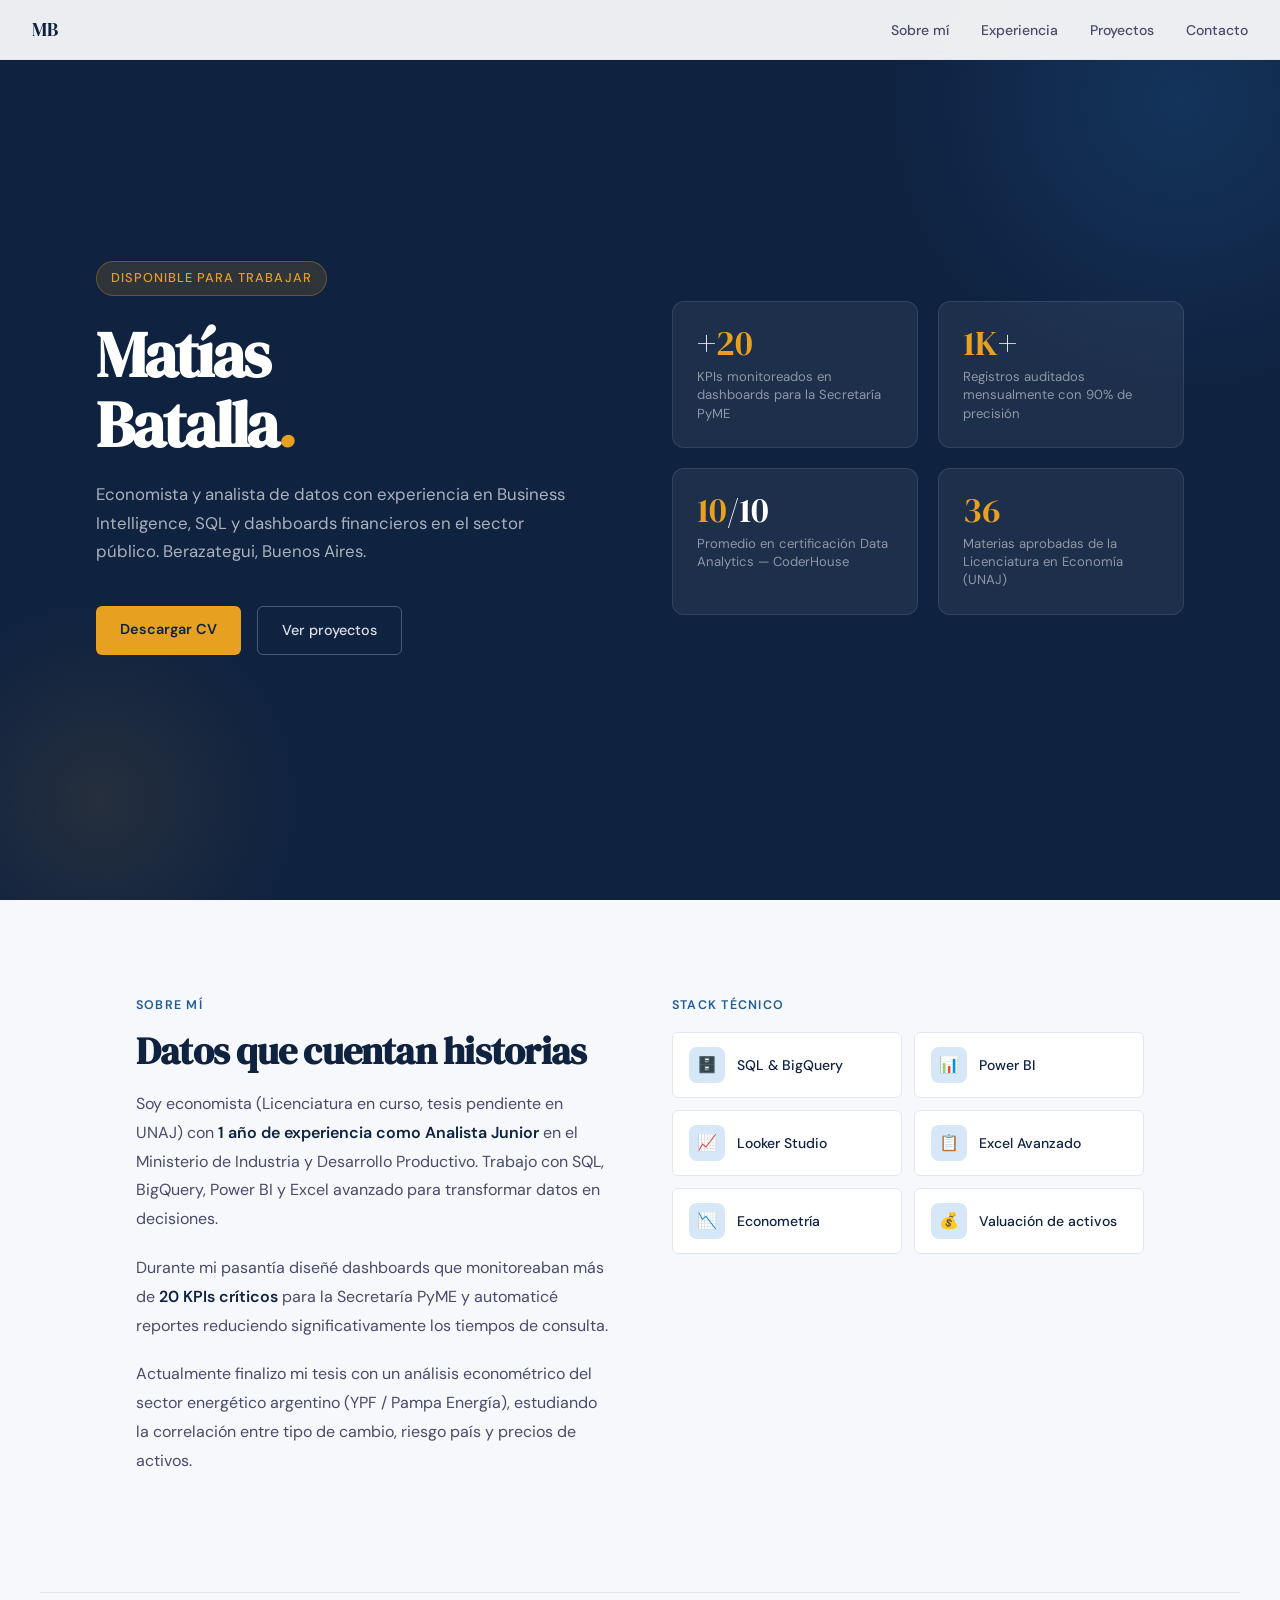
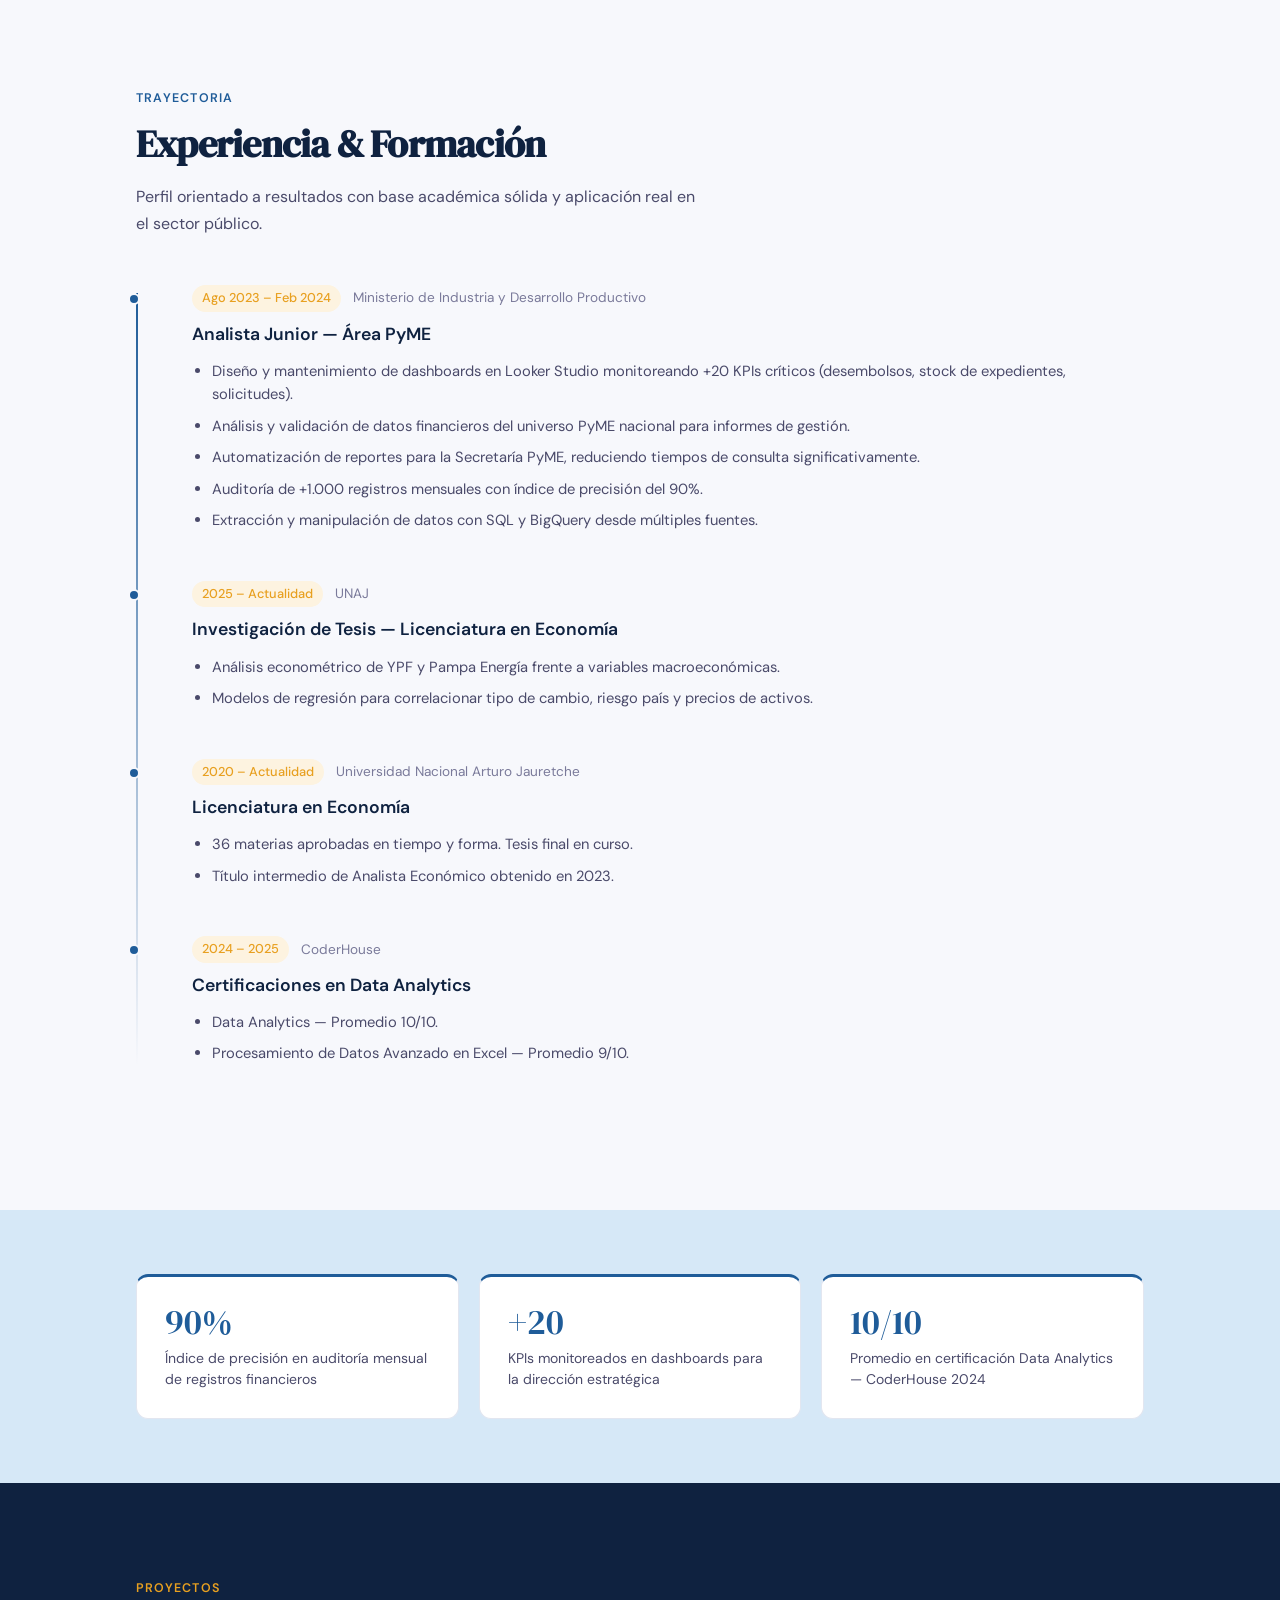
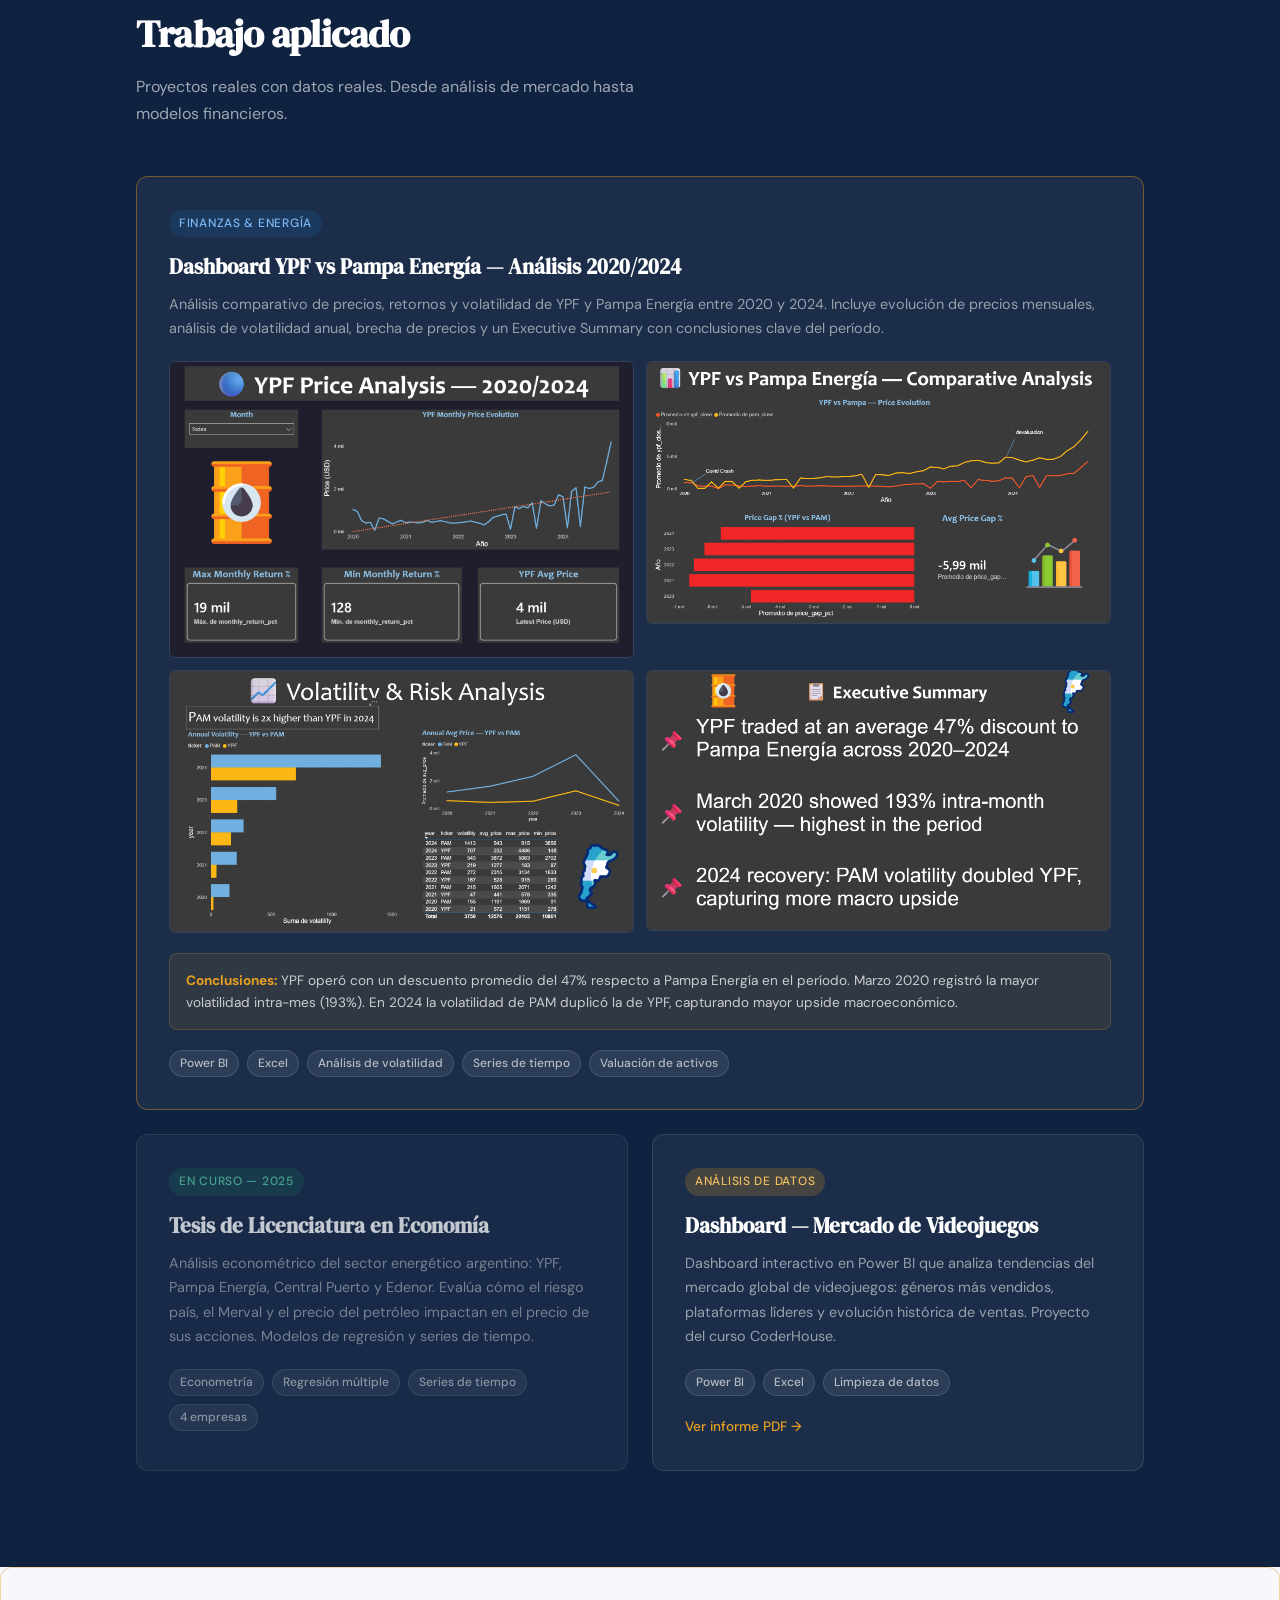
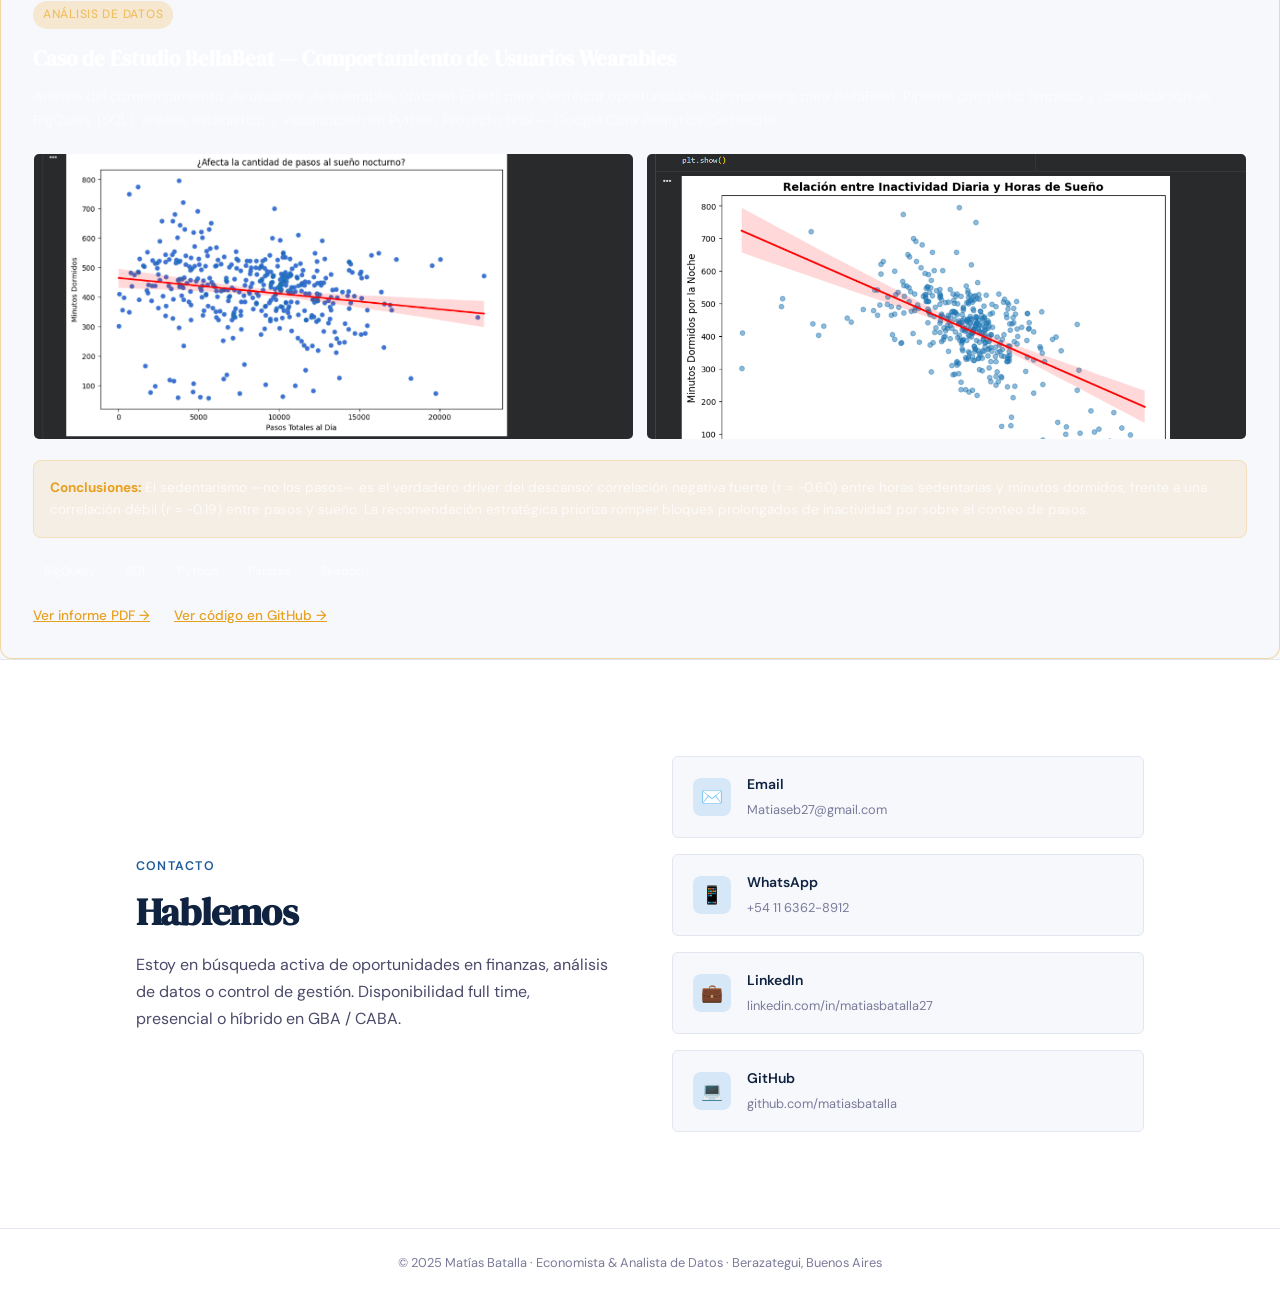
==== index.html @ 65275346 "Add BellaBeat project case study section to index.html" ====
<!DOCTYPE html>
<html lang="es">
<head>
<meta charset="UTF-8">
<meta name="viewport" content="width=device-width, initial-scale=1.0">
<title>Matías Batalla | Economista & Analista de Datos</title>
<link href="https://fonts.googleapis.com/css2?family=DM+Serif+Display:ital@0;1&family=DM+Sans:wght@300;400;500;600&display=swap" rel="stylesheet">
<style>
  *, *::before, *::after { box-sizing: border-box; margin: 0; padding: 0; }

  :root {
    --navy: #0f2240;
    --navy-mid: #1a3a6b;
    --blue: #1F5C99;
    --blue-light: #d6e8f7;
    --accent: #e8a020;
    --accent-light: #fdf3e0;
    --text: #1a1a2e;
    --text-mid: #4a4a6a;
    --text-soft: #7a7a9a;
    --surface: #f7f8fc;
    --white: #ffffff;
    --border: #e2e6f0;
    --radius: 12px;
    --radius-sm: 6px;
  }

  html { scroll-behavior: smooth; }

  body {
    font-family: 'DM Sans', sans-serif;
    color: var(--text);
    background: var(--surface);
    line-height: 1.6;
    -webkit-font-smoothing: antialiased;
  }

  /* NAV */
  nav {
    position: fixed;
    top: 0; left: 0; right: 0;
    z-index: 100;
    background: rgba(255,255,255,0.92);
    backdrop-filter: blur(12px);
    border-bottom: 1px solid var(--border);
    padding: 0 2rem;
    height: 60px;
    display: flex;
    align-items: center;
    justify-content: space-between;
  }

  .nav-logo {
    font-family: 'DM Serif Display', serif;
    font-size: 1.2rem;
    color: var(--navy);
    text-decoration: none;
    letter-spacing: -0.02em;
  }

  .nav-links {
    display: flex;
    gap: 2rem;
    list-style: none;
  }

  .nav-links a {
    font-size: 0.875rem;
    font-weight: 500;
    color: var(--text-mid);
    text-decoration: none;
    transition: color 0.2s;
  }
  .nav-links a:hover { color: var(--blue); }

  /* HERO */
  .hero {
    min-height: 100vh;
    background: var(--navy);
    display: grid;
    grid-template-columns: 1fr 1fr;
    align-items: center;
    padding: 80px 6rem 4rem;
    gap: 4rem;
    position: relative;
    overflow: hidden;
  }

  .hero::before {
    content: '';
    position: absolute;
    top: -200px; right: -200px;
    width: 600px; height: 600px;
    border-radius: 50%;
    background: radial-gradient(circle, rgba(31,92,153,0.3) 0%, transparent 70%);
    pointer-events: none;
  }

  .hero::after {
    content: '';
    position: absolute;
    bottom: -100px; left: -100px;
    width: 400px; height: 400px;
    border-radius: 50%;
    background: radial-gradient(circle, rgba(232,160,32,0.1) 0%, transparent 70%);
    pointer-events: none;
  }

  .hero-content { position: relative; z-index: 1; }

  .hero-tag {
    display: inline-block;
    background: rgba(232,160,32,0.15);
    color: var(--accent);
    border: 1px solid rgba(232,160,32,0.3);
    font-size: 0.8rem;
    font-weight: 500;
    letter-spacing: 0.08em;
    text-transform: uppercase;
    padding: 6px 14px;
    border-radius: 100px;
    margin-bottom: 1.5rem;
  }

  .hero h1 {
    font-family: 'DM Serif Display', serif;
    font-size: clamp(2.8rem, 5vw, 4rem);
    color: #fff;
    line-height: 1.1;
    letter-spacing: -0.03em;
    margin-bottom: 1.25rem;
  }

  .hero h1 em {
    font-style: italic;
    color: var(--accent);
  }

  .hero-desc {
    font-size: 1.05rem;
    color: rgba(255,255,255,0.65);
    max-width: 480px;
    margin-bottom: 2.5rem;
    line-height: 1.7;
  }

  .hero-ctas {
    display: flex;
    gap: 1rem;
    flex-wrap: wrap;
  }

  .btn-primary {
    background: var(--accent);
    color: var(--navy);
    font-weight: 600;
    font-size: 0.9rem;
    padding: 12px 24px;
    border-radius: var(--radius-sm);
    text-decoration: none;
    transition: all 0.2s;
    border: none;
    cursor: pointer;
  }
  .btn-primary:hover { background: #f0b030; transform: translateY(-1px); }

  .btn-outline {
    background: transparent;
    color: rgba(255,255,255,0.85);
    font-weight: 500;
    font-size: 0.9rem;
    padding: 12px 24px;
    border-radius: var(--radius-sm);
    text-decoration: none;
    border: 1px solid rgba(255,255,255,0.25);
    transition: all 0.2s;
  }
  .btn-outline:hover { border-color: rgba(255,255,255,0.6); color: #fff; }

  /* HERO STATS */
  .hero-stats {
    position: relative;
    z-index: 1;
    display: grid;
    grid-template-columns: 1fr 1fr;
    gap: 1.25rem;
  }

  .stat-card {
    background: rgba(255,255,255,0.06);
    border: 1px solid rgba(255,255,255,0.1);
    border-radius: var(--radius);
    padding: 1.5rem;
    transition: background 0.2s;
  }
  .stat-card:hover { background: rgba(255,255,255,0.1); }

  .stat-card .stat-number {
    font-family: 'DM Serif Display', serif;
    font-size: 2.2rem;
    color: #fff;
    line-height: 1;
    margin-bottom: 0.4rem;
  }

  .stat-card .stat-number span {
    color: var(--accent);
  }

  .stat-card p {
    font-size: 0.82rem;
    color: rgba(255,255,255,0.5);
    line-height: 1.4;
  }

  /* SECTION WRAPPER */
  .section {
    padding: 6rem 6rem;
    max-width: 1200px;
    margin: 0 auto;
  }

  .section-label {
    font-size: 0.78rem;
    font-weight: 600;
    letter-spacing: 0.1em;
    text-transform: uppercase;
    color: var(--blue);
    margin-bottom: 0.75rem;
  }

  .section-title {
    font-family: 'DM Serif Display', serif;
    font-size: clamp(1.8rem, 3vw, 2.5rem);
    color: var(--navy);
    letter-spacing: -0.02em;
    line-height: 1.2;
    margin-bottom: 1rem;
  }

  .section-desc {
    font-size: 1rem;
    color: var(--text-mid);
    max-width: 560px;
    line-height: 1.7;
    margin-bottom: 3rem;
  }

  /* SOBRE MÍ */
  .sobre-grid {
    display: grid;
    grid-template-columns: 1fr 1fr;
    gap: 4rem;
    align-items: start;
  }

  .sobre-text p {
    font-size: 1rem;
    color: var(--text-mid);
    line-height: 1.8;
    margin-bottom: 1.25rem;
  }

  .sobre-text p strong { color: var(--navy); font-weight: 600; }

  /* STACK */
  .stack-grid {
    display: grid;
    grid-template-columns: 1fr 1fr;
    gap: 0.75rem;
  }

  .stack-item {
    background: var(--white);
    border: 1px solid var(--border);
    border-radius: var(--radius-sm);
    padding: 0.875rem 1rem;
    display: flex;
    align-items: center;
    gap: 0.75rem;
    transition: border-color 0.2s, box-shadow 0.2s;
  }
  .stack-item:hover {
    border-color: var(--blue);
    box-shadow: 0 2px 12px rgba(31,92,153,0.1);
  }

  .stack-icon {
    width: 36px; height: 36px;
    background: var(--blue-light);
    border-radius: 8px;
    display: flex;
    align-items: center;
    justify-content: center;
    font-size: 1rem;
    flex-shrink: 0;
  }

  .stack-item span {
    font-size: 0.875rem;
    font-weight: 500;
    color: var(--navy);
  }

  /* DIVIDER */
  .divider {
    height: 1px;
    background: var(--border);
    max-width: 1200px;
    margin: 0 auto;
  }

  /* EXPERIENCIA */
  .exp-timeline {
    position: relative;
    padding-left: 2rem;
  }

  .exp-timeline::before {
    content: '';
    position: absolute;
    left: 0; top: 8px; bottom: 0;
    width: 2px;
    background: linear-gradient(to bottom, var(--blue), transparent);
  }

  .exp-item {
    position: relative;
    margin-bottom: 3rem;
    padding-left: 1.5rem;
  }

  .exp-item::before {
    content: '';
    position: absolute;
    left: -2.5rem; top: 8px;
    width: 12px; height: 12px;
    border-radius: 50%;
    background: var(--blue);
    border: 2px solid var(--surface);
  }

  .exp-meta {
    display: flex;
    align-items: center;
    gap: 0.75rem;
    margin-bottom: 0.5rem;
    flex-wrap: wrap;
  }

  .exp-date {
    font-size: 0.8rem;
    font-weight: 500;
    color: var(--accent);
    background: var(--accent-light);
    padding: 3px 10px;
    border-radius: 100px;
  }

  .exp-place {
    font-size: 0.85rem;
    color: var(--text-soft);
  }

  .exp-item h3 {
    font-size: 1.1rem;
    font-weight: 600;
    color: var(--navy);
    margin-bottom: 0.35rem;
  }

  .exp-item ul {
    margin-top: 0.75rem;
    padding-left: 1.25rem;
  }

  .exp-item ul li {
    font-size: 0.92rem;
    color: var(--text-mid);
    margin-bottom: 0.5rem;
    line-height: 1.6;
  }

  /* PROYECTOS */
  .projects-bg {
    background: var(--navy);
    padding: 6rem 0;
  }

  .projects-inner {
    max-width: 1200px;
    margin: 0 auto;
    padding: 0 6rem;
  }

  .projects-inner .section-title { color: #fff; }
  .projects-inner .section-label { color: var(--accent); }
  .projects-inner .section-desc { color: rgba(255,255,255,0.6); }

  .projects-grid {
    display: grid;
    grid-template-columns: 1fr 1fr;
    gap: 1.5rem;
  }

  .project-card {
    background: rgba(255,255,255,0.05);
    border: 1px solid rgba(255,255,255,0.1);
    border-radius: var(--radius);
    padding: 2rem;
    transition: all 0.25s;
    text-decoration: none;
    display: block;
  }
  .project-card:hover {
    background: rgba(255,255,255,0.09);
    border-color: rgba(255,255,255,0.25);
    transform: translateY(-3px);
  }

  .project-tag {
    display: inline-block;
    font-size: 0.75rem;
    font-weight: 500;
    text-transform: uppercase;
    letter-spacing: 0.06em;
    padding: 4px 10px;
    border-radius: 100px;
    margin-bottom: 1rem;
  }
  .tag-finance { background: rgba(31,92,153,0.25); color: #7eb8f5; }
  .tag-data { background: rgba(232,160,32,0.2); color: #f0c060; }
  .tag-econ { background: rgba(29,158,117,0.2); color: #5dcaa5; }

  .project-card h3 {
    font-family: 'DM Serif Display', serif;
    font-size: 1.3rem;
    color: #fff;
    margin-bottom: 0.75rem;
    line-height: 1.3;
  }

  .project-card p {
    font-size: 0.9rem;
    color: rgba(255,255,255,0.55);
    line-height: 1.7;
    margin-bottom: 1.25rem;
  }

  .project-tools {
    display: flex;
    flex-wrap: wrap;
    gap: 0.5rem;
  }

  .tool-badge {
    font-size: 0.75rem;
    font-weight: 500;
    padding: 3px 10px;
    border-radius: 100px;
    background: rgba(255,255,255,0.08);
    color: rgba(255,255,255,0.65);
    border: 1px solid rgba(255,255,255,0.12);
  }

  .project-arrow {
    display: inline-flex;
    align-items: center;
    gap: 6px;
    font-size: 0.85rem;
    font-weight: 500;
    color: var(--accent);
    margin-top: 1.25rem;
  }

  /* LOGROS */
  .logros-grid {
    display: grid;
    grid-template-columns: repeat(3, 1fr);
    gap: 1.25rem;
  }

  .logro-card {
    background: var(--white);
    border: 1px solid var(--border);
    border-radius: var(--radius);
    padding: 1.75rem;
    border-top: 3px solid var(--blue);
    transition: box-shadow 0.2s;
  }
  .logro-card:hover { box-shadow: 0 4px 20px rgba(31,92,153,0.1); }

  .logro-num {
    font-family: 'DM Serif Display', serif;
    font-size: 2.2rem;
    color: var(--blue);
    line-height: 1;
    margin-bottom: 0.5rem;
  }

  .logro-card p {
    font-size: 0.875rem;
    color: var(--text-mid);
    line-height: 1.5;
  }

  /* CONTACTO */
  .contact-bg {
    background: var(--white);
    border-top: 1px solid var(--border);
    padding: 6rem 0;
  }

  .contact-inner {
    max-width: 1200px;
    margin: 0 auto;
    padding: 0 6rem;
    display: grid;
    grid-template-columns: 1fr 1fr;
    gap: 4rem;
    align-items: center;
  }

  .contact-links {
    display: flex;
    flex-direction: column;
    gap: 1rem;
  }

  .contact-link {
    display: flex;
    align-items: center;
    gap: 1rem;
    padding: 1rem 1.25rem;
    background: var(--surface);
    border: 1px solid var(--border);
    border-radius: var(--radius-sm);
    text-decoration: none;
    transition: all 0.2s;
  }
  .contact-link:hover {
    border-color: var(--blue);
    background: var(--blue-light);
  }

  .contact-link-icon {
    width: 38px; height: 38px;
    background: var(--blue-light);
    border-radius: 8px;
    display: flex;
    align-items: center;
    justify-content: center;
    font-size: 1.1rem;
    flex-shrink: 0;
  }

  .contact-link-text strong {
    display: block;
    font-size: 0.875rem;
    font-weight: 600;
    color: var(--navy);
  }
  .contact-link-text span {
    font-size: 0.8rem;
    color: var(--text-soft);
  }

  /* FOOTER */
  footer {
    text-align: center;
    padding: 1.5rem;
    font-size: 0.8rem;
    color: var(--text-soft);
    border-top: 1px solid var(--border);
    background: var(--white);
  }

  /* RESPONSIVE */
  @media (max-width: 900px) {
    .hero { grid-template-columns: 1fr; padding: 80px 2rem 3rem; }
    .hero-stats { grid-template-columns: 1fr 1fr; }
    .section { padding: 4rem 2rem; }
    .sobre-grid { grid-template-columns: 1fr; gap: 2rem; }
    .projects-inner { padding: 0 2rem; }
    .projects-grid { grid-template-columns: 1fr; }
    .logros-grid { grid-template-columns: 1fr 1fr; }
    .contact-inner { grid-template-columns: 1fr; padding: 0 2rem; }
  }
</style>
</head>
<body>

<nav>
  <a href="#inicio" class="nav-logo">MB</a>
  <ul class="nav-links">
    <li><a href="#sobre">Sobre mí</a></li>
    <li><a href="#experiencia">Experiencia</a></li>
    <li><a href="#proyectos">Proyectos</a></li>
    <li><a href="#contacto">Contacto</a></li>
  </ul>
</nav>

<!-- HERO -->
<section class="hero" id="inicio">
  <div class="hero-content">
    <div class="hero-tag">Disponible para trabajar</div>
    <h1>Matías<br>Batalla<em>.</em></h1>
    <p class="hero-desc">Economista y analista de datos con experiencia en Business Intelligence, SQL y dashboards financieros en el sector público. Berazategui, Buenos Aires.</p>
    <div class="hero-ctas">
      <a href="CV.pdf" download class="btn-primary">Descargar CV</a>
      <a href="#proyectos" class="btn-outline">Ver proyectos</a>
    </div>
  </div>

  <div class="hero-stats">
    <div class="stat-card">
      <div class="stat-number">+<span>20</span></div>
      <p>KPIs monitoreados en dashboards para la Secretaría PyME</p>
    </div>
    <div class="stat-card">
      <div class="stat-number"><span>1K</span>+</div>
      <p>Registros auditados mensualmente con 90% de precisión</p>
    </div>
    <div class="stat-card">
      <div class="stat-number"><span>10</span>/10</div>
      <p>Promedio en certificación Data Analytics — CoderHouse</p>
    </div>
    <div class="stat-card">
      <div class="stat-number"><span>36</span></div>
      <p>Materias aprobadas de la Licenciatura en Economía (UNAJ)</p>
    </div>
  </div>
</section>

<!-- SOBRE MÍ -->
<section class="section" id="sobre">
  <div class="sobre-grid">
    <div>
      <p class="section-label">Sobre mí</p>
      <h2 class="section-title">Datos que cuentan historias</h2>
      <div class="sobre-text">
        <p>Soy economista (Licenciatura en curso, tesis pendiente en UNAJ) con <strong>1 año de experiencia como Analista Junior</strong> en el Ministerio de Industria y Desarrollo Productivo. Trabajo con SQL, BigQuery, Power BI y Excel avanzado para transformar datos en decisiones.</p>
        <p>Durante mi pasantía diseñé dashboards que monitoreaban más de <strong>20 KPIs críticos</strong> para la Secretaría PyME y automaticé reportes reduciendo significativamente los tiempos de consulta.</p>
        <p>Actualmente finalizo mi tesis con un análisis econométrico del sector energético argentino (YPF / Pampa Energía), estudiando la correlación entre tipo de cambio, riesgo país y precios de activos.</p>
      </div>
    </div>
    <div>
      <p class="section-label" style="margin-bottom: 1rem;">Stack técnico</p>
      <div class="stack-grid">
        <div class="stack-item"><div class="stack-icon">🗄️</div><span>SQL & BigQuery</span></div>
        <div class="stack-item"><div class="stack-icon">📊</div><span>Power BI</span></div>
        <div class="stack-item"><div class="stack-icon">📈</div><span>Looker Studio</span></div>
        <div class="stack-item"><div class="stack-icon">📋</div><span>Excel Avanzado</span></div>
        <div class="stack-item"><div class="stack-icon">📉</div><span>Econometría</span></div>
        <div class="stack-item"><div class="stack-icon">💰</div><span>Valuación de activos</span></div>
      </div>
    </div>
  </div>
</section>

<div class="divider"></div>

<!-- EXPERIENCIA -->
<section class="section" id="experiencia">
  <p class="section-label">Trayectoria</p>
  <h2 class="section-title">Experiencia & Formación</h2>
  <p class="section-desc">Perfil orientado a resultados con base académica sólida y aplicación real en el sector público.</p>

  <div class="exp-timeline">
    <div class="exp-item">
      <div class="exp-meta">
        <span class="exp-date">Ago 2023 – Feb 2024</span>
        <span class="exp-place">Ministerio de Industria y Desarrollo Productivo</span>
      </div>
      <h3>Analista Junior — Área PyME</h3>
      <ul>
        <li>Diseño y mantenimiento de dashboards en Looker Studio monitoreando +20 KPIs críticos (desembolsos, stock de expedientes, solicitudes).</li>
        <li>Análisis y validación de datos financieros del universo PyME nacional para informes de gestión.</li>
        <li>Automatización de reportes para la Secretaría PyME, reduciendo tiempos de consulta significativamente.</li>
        <li>Auditoría de +1.000 registros mensuales con índice de precisión del 90%.</li>
        <li>Extracción y manipulación de datos con SQL y BigQuery desde múltiples fuentes.</li>
      </ul>
    </div>

    <div class="exp-item">
      <div class="exp-meta">
        <span class="exp-date">2025 – Actualidad</span>
        <span class="exp-place">UNAJ</span>
      </div>
      <h3>Investigación de Tesis — Licenciatura en Economía</h3>
      <ul>
        <li>Análisis econométrico de YPF y Pampa Energía frente a variables macroeconómicas.</li>
        <li>Modelos de regresión para correlacionar tipo de cambio, riesgo país y precios de activos.</li>
      </ul>
    </div>

    <div class="exp-item">
      <div class="exp-meta">
        <span class="exp-date">2020 – Actualidad</span>
        <span class="exp-place">Universidad Nacional Arturo Jauretche</span>
      </div>
      <h3>Licenciatura en Economía</h3>
      <ul>
        <li>36 materias aprobadas en tiempo y forma. Tesis final en curso.</li>
        <li>Título intermedio de Analista Económico obtenido en 2023.</li>
      </ul>
    </div>

    <div class="exp-item">
      <div class="exp-meta">
        <span class="exp-date">2024 – 2025</span>
        <span class="exp-place">CoderHouse</span>
      </div>
      <h3>Certificaciones en Data Analytics</h3>
      <ul>
        <li>Data Analytics — Promedio 10/10.</li>
        <li>Procesamiento de Datos Avanzado en Excel — Promedio 9/10.</li>
      </ul>
    </div>
  </div>
</section>

<!-- LOGROS -->
<section style="background: var(--blue-light); padding: 4rem 0;">
  <div style="max-width: 1200px; margin: 0 auto; padding: 0 6rem;">
    <div class="logros-grid">
      <div class="logro-card">
        <div class="logro-num">90%</div>
        <p>Índice de precisión en auditoría mensual de registros financieros</p>
      </div>
      <div class="logro-card">
        <div class="logro-num">+20</div>
        <p>KPIs monitoreados en dashboards para la dirección estratégica</p>
      </div>
      <div class="logro-card">
        <div class="logro-num">10/10</div>
        <p>Promedio en certificación Data Analytics — CoderHouse 2024</p>
      </div>
    </div>
  </div>
</section>

<!-- PROYECTOS -->
<div class="projects-bg" id="proyectos">
  <div class="projects-inner">
    <p class="section-label">Proyectos</p>
    <h2 class="section-title">Trabajo aplicado</h2>
    <p class="section-desc">Proyectos reales con datos reales. Desde análisis de mercado hasta modelos financieros.</p>

    <div class="projects-grid" style="grid-template-columns: 1fr;">

      <!-- YPF DASHBOARD - FEATURED -->
      <div class="project-card" style="border-color: rgba(232,160,32,0.4);">
        <span class="project-tag tag-finance">Finanzas & Energía</span>
        <h3>Dashboard YPF vs Pampa Energía — Análisis 2020/2024</h3>
        <p>Análisis comparativo de precios, retornos y volatilidad de YPF y Pampa Energía entre 2020 y 2024. Incluye evolución de precios mensuales, análisis de volatilidad anual, brecha de precios y un Executive Summary con conclusiones clave del período.</p>
        <div style="display: grid; grid-template-columns: 1fr 1fr; gap: 0.75rem; margin: 1.25rem 0;">
          <img src="ypf-page1.png.png" alt="YPF Price Analysis" style="width:100%; border-radius: 6px; border: 1px solid rgba(255,255,255,0.1);">
          <img src="ypf-page2.png.png" alt="YPF vs Pampa Comparative" style="width:100%; border-radius: 6px; border: 1px solid rgba(255,255,255,0.1);">
          <img src="ypf-page3.png.png" alt="Volatility & Risk Analysis" style="width:100%; border-radius: 6px; border: 1px solid rgba(255,255,255,0.1);">
          <img src="ypf-page4.png.png" alt="Executive Summary" style="width:100%; border-radius: 6px; border: 1px solid rgba(255,255,255,0.1);">
        </div>
        <div style="background: rgba(232,160,32,0.1); border: 1px solid rgba(232,160,32,0.2); border-radius: 8px; padding: 1rem; margin-bottom: 1.25rem;">
          <p style="font-size: 0.85rem; color: rgba(255,255,255,0.75); margin: 0; line-height: 1.6;"><strong style="color: var(--accent);">Conclusiones:</strong> YPF operó con un descuento promedio del 47% respecto a Pampa Energía en el período. Marzo 2020 registró la mayor volatilidad intra-mes (193%). En 2024 la volatilidad de PAM duplicó la de YPF, capturando mayor upside macroeconómico.</p>
        </div>
        <div class="project-tools">
          <span class="tool-badge">Power BI</span>
          <span class="tool-badge">Excel</span>
          <span class="tool-badge">Análisis de volatilidad</span>
          <span class="tool-badge">Series de tiempo</span>
          <span class="tool-badge">Valuación de activos</span>
        </div>
      </div>

      <div style="display: grid; grid-template-columns: 1fr 1fr; gap: 1.5rem;">

        <!-- TESIS -->
        <div class="project-card" style="opacity: 0.75; cursor: default;">
          <span class="project-tag tag-econ">En curso — 2025</span>
          <h3>Tesis de Licenciatura en Economía</h3>
          <p>Análisis econométrico del sector energético argentino: YPF, Pampa Energía, Central Puerto y Edenor. Evalúa cómo el riesgo país, el Merval y el precio del petróleo impactan en el precio de sus acciones. Modelos de regresión y series de tiempo.</p>
          <div class="project-tools">
            <span class="tool-badge">Econometría</span>
            <span class="tool-badge">Regresión múltiple</span>
            <span class="tool-badge">Series de tiempo</span>
            <span class="tool-badge">4 empresas</span>
          </div>
        </div>

        <!-- VIDEOJUEGOS -->
        <a href="Power BI- Dashboard Mercado de videojuegos (Matias Batalla 2025).pdf" target="_blank" class="project-card">
          <span class="project-tag tag-data">Análisis de Datos</span>
          <h3>Dashboard — Mercado de Videojuegos</h3>
          <p>Dashboard interactivo en Power BI que analiza tendencias del mercado global de videojuegos: géneros más vendidos, plataformas líderes y evolución histórica de ventas. Proyecto del curso CoderHouse.</p>
          <div class="project-tools">
            <span class="tool-badge">Power BI</span>
            <span class="tool-badge">Excel</span>
            <span class="tool-badge">Limpieza de datos</span>
          </div>
          <div class="project-arrow">Ver informe PDF →</div>
        </a>

      </div>
    </div>

  </div>
</div>

 <!-- BELLABEAT -->
      <div class="project-card" style="border-color: rgba(232,160,32,0.4);">
        <span class="project-tag tag-data">Análisis de Datos</span>
        <h3>Caso de Estudio BellaBeat — Comportamiento de Usuarios Wearables</h3>
        <p>Análisis del comportamiento de usuarios de wearables (dataset FitBit) para identificar oportunidades de marketing para BellaBeat. Pipeline completo: limpieza y consolidación en BigQuery (SQL), análisis estadístico y visualización en Python. Proyecto final — Google Data Analytics Certificate.</p>
        <div style="display: grid; grid-template-columns: 1fr 1fr; gap: 0.75rem; margin: 1.25rem 0;">
          <img src="bellabeat-chart1.png" alt="Pasos Totales vs Minutos Dormidos" style="width:100%; border-radius: 6px; border: 1px solid rgba(255,255,255,0.1);">
          <img src="bellabeat-chart2.png" alt="Sedentarismo vs Sueño" style="width:100%; border-radius: 6px; border: 1px solid rgba(255,255,255,0.1);">
        </div>
        <div style="background: rgba(232,160,32,0.1); border: 1px solid rgba(232,160,32,0.2); border-radius: 8px; padding: 1rem; margin-bottom: 1.25rem;">
          <p style="font-size: 0.85rem; color: rgba(255,255,255,0.75); margin: 0; line-height: 1.6;"><strong style="color: var(--accent);">Conclusiones:</strong> El sedentarismo —no los pasos— es el verdadero driver del descanso: correlación negativa fuerte (r = -0.60) entre horas sedentarias y minutos dormidos, frente a una correlación débil (r = -0.19) entre pasos y sueño. La recomendación estratégica prioriza romper bloques prolongados de inactividad por sobre el conteo de pasos.</p>
        </div>
        <div class="project-tools" style="margin-bottom: 1.25rem;">
          <span class="tool-badge">BigQuery</span>
          <span class="tool-badge">SQL</span>
          <span class="tool-badge">Python</span>
          <span class="tool-badge">Pandas</span>
          <span class="tool-badge">Seaborn</span>
        </div>
        <div style="display:flex; gap:1.5rem; flex-wrap:wrap;">
          <a href="bellabeat-informe.pdf" target="_blank" class="project-arrow" style="margin-top:0;">Ver informe PDF →</a>
          <a href="https://github.com/matiasbatalla/bellabeat-case-study" target="_blank" class="project-arrow" style="margin-top:0;">Ver código en GitHub →</a>
        </div>
      </div>

</parameter>
<!-- CONTACTO -->
<div class="contact-bg" id="contacto">
  <div class="contact-inner">
    <div>
      <p class="section-label">Contacto</p>
      <h2 class="section-title">Hablemos</h2>
      <p class="section-desc" style="margin-bottom: 0;">Estoy en búsqueda activa de oportunidades en finanzas, análisis de datos o control de gestión. Disponibilidad full time, presencial o híbrido en GBA / CABA.</p>
    </div>
    <div class="contact-links">
      <a href="mailto:Matiaseb27@gmail.com" class="contact-link">
        <div class="contact-link-icon">✉️</div>
        <div class="contact-link-text">
          <strong>Email</strong>
          <span>Matiaseb27@gmail.com</span>
        </div>
      </a>
      <a href="https://wa.me/541163628912" target="_blank" class="contact-link">
        <div class="contact-link-icon">📱</div>
        <div class="contact-link-text">
          <strong>WhatsApp</strong>
          <span>+54 11 6362-8912</span>
        </div>
      </a>
      <a href="https://www.linkedin.com/in/matiasbatalla27" target="_blank" class="contact-link">
        <div class="contact-link-icon">💼</div>
        <div class="contact-link-text">
          <strong>LinkedIn</strong>
          <span>linkedin.com/in/matiasbatalla27</span>
        </div>
      </a>
      <a href="https://github.com/matiasbatalla" target="_blank" class="contact-link">
        <div class="contact-link-icon">💻</div>
        <div class="contact-link-text">
          <strong>GitHub</strong>
          <span>github.com/matiasbatalla</span>
        </div>
      </a>
    </div>
  </div>
</div>

<footer>
  <p>© 2025 Matías Batalla · Economista & Analista de Datos · Berazategui, Buenos Aires</p>
</footer>

</body>
</html>
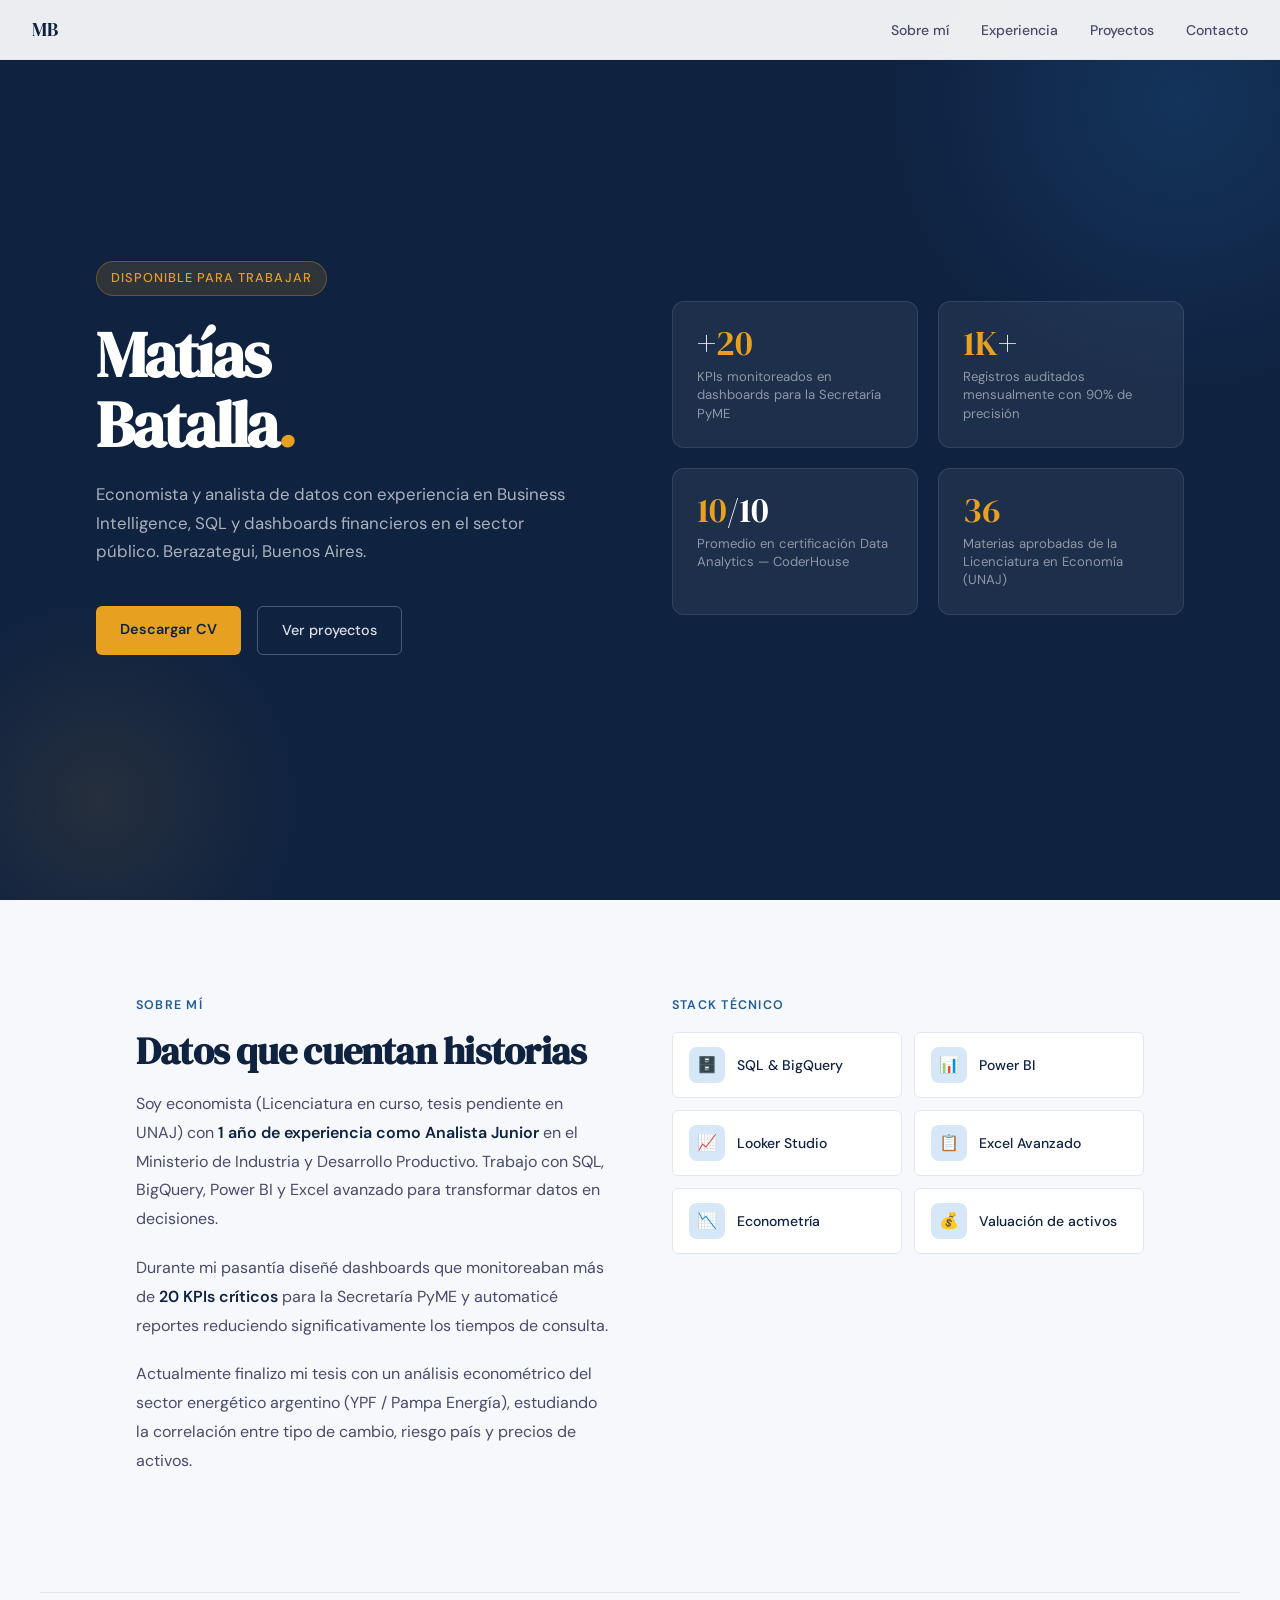
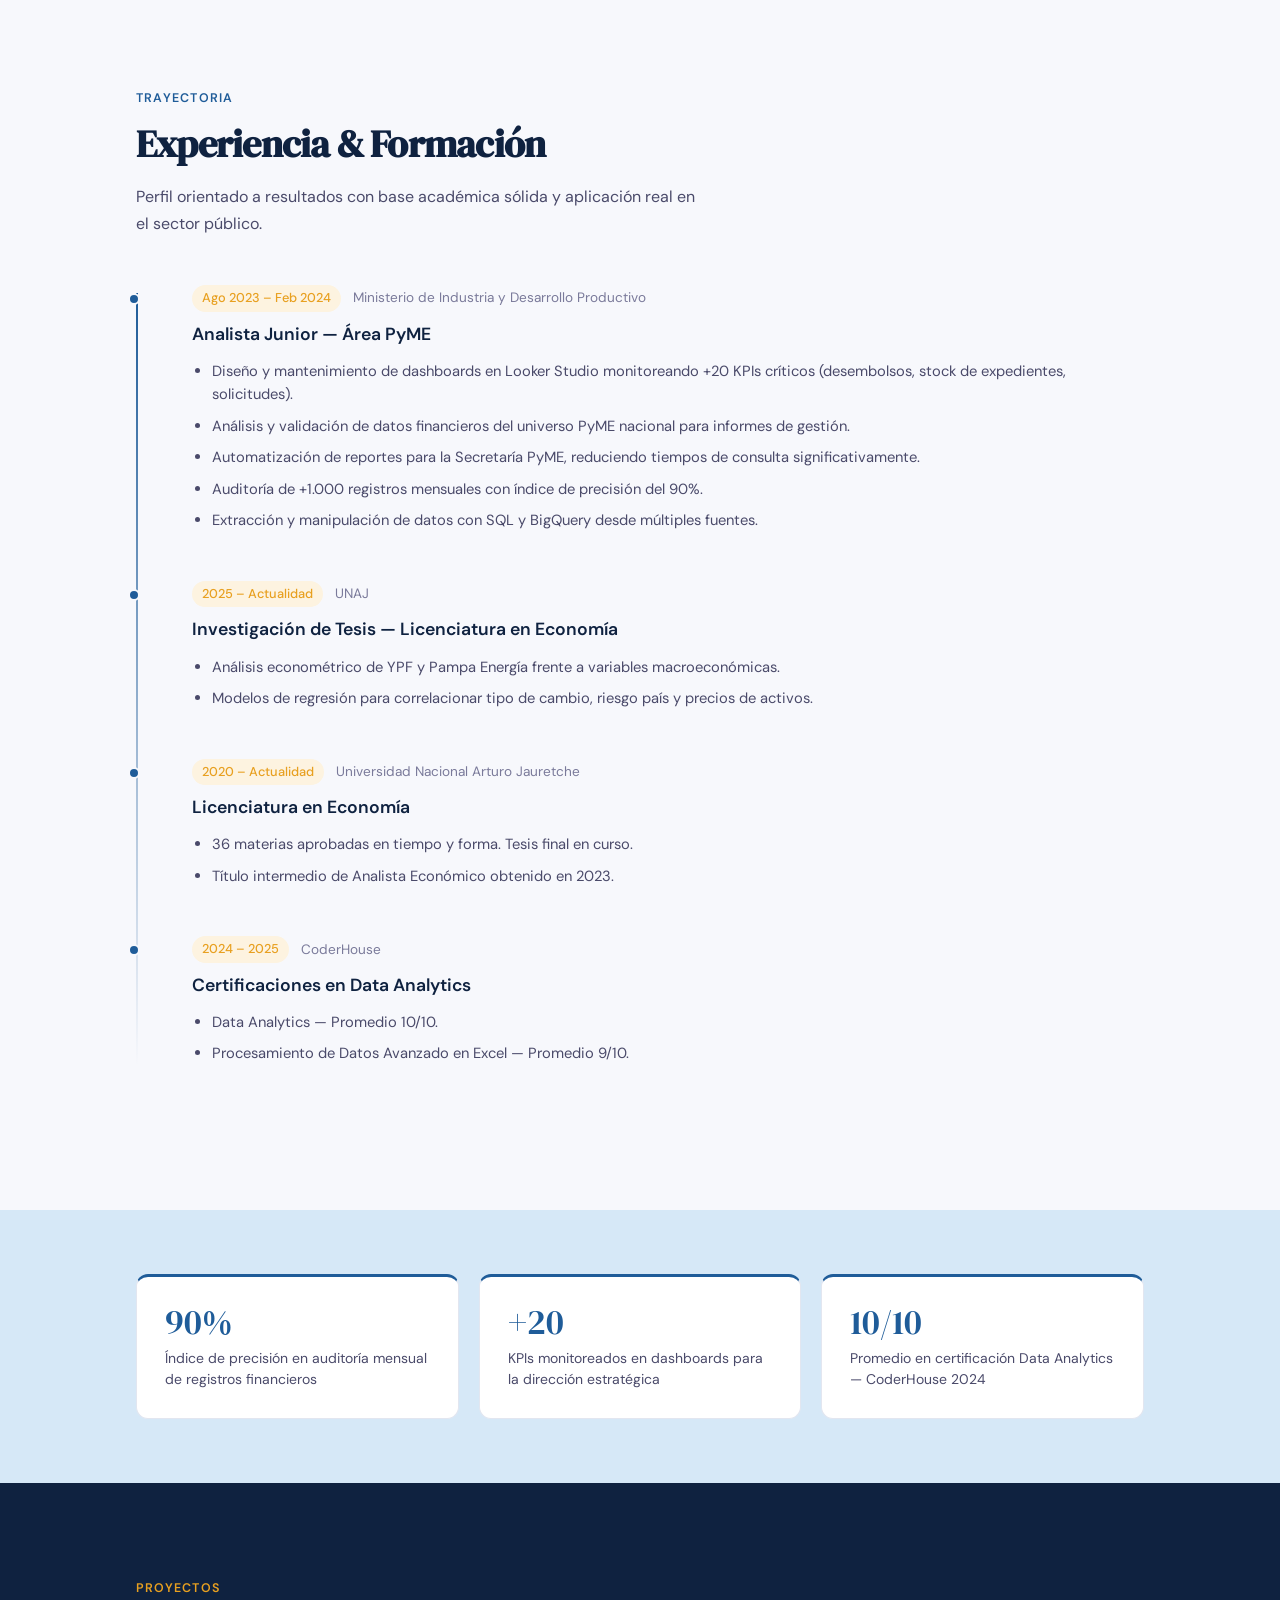
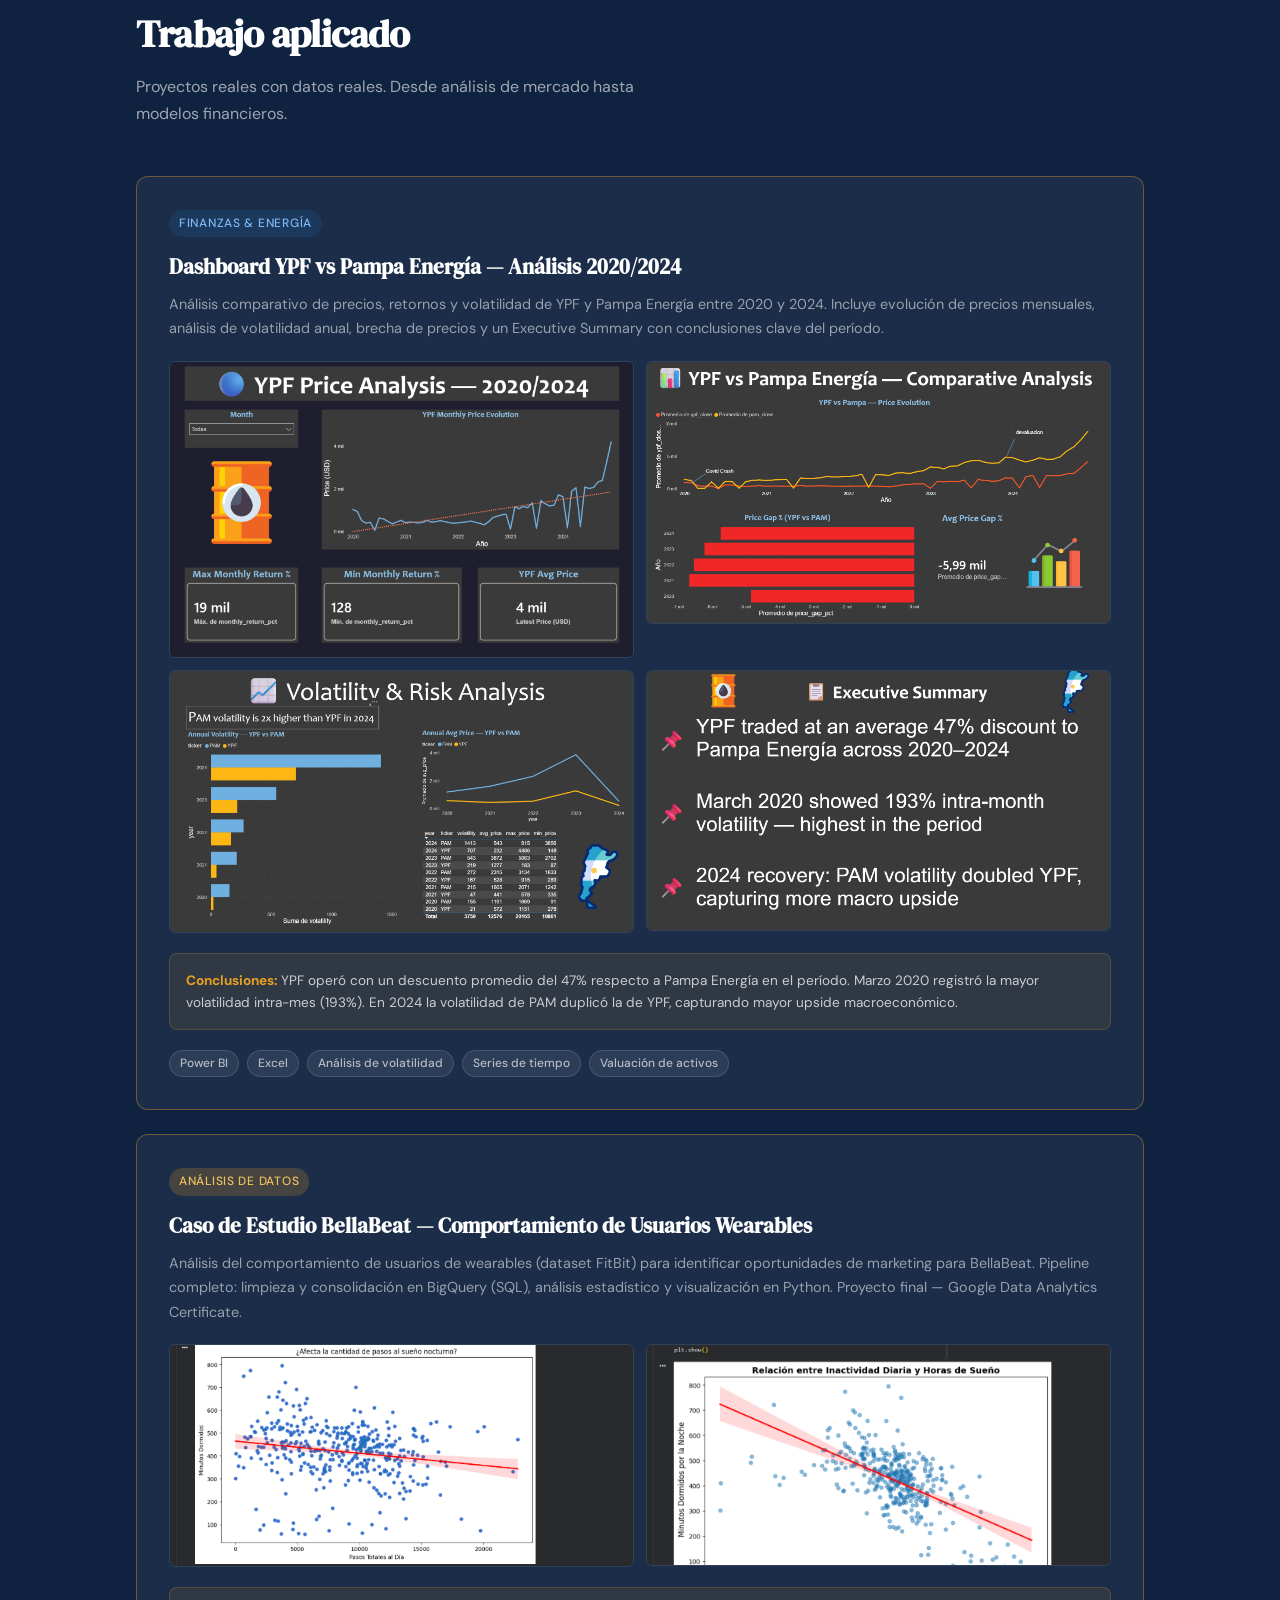
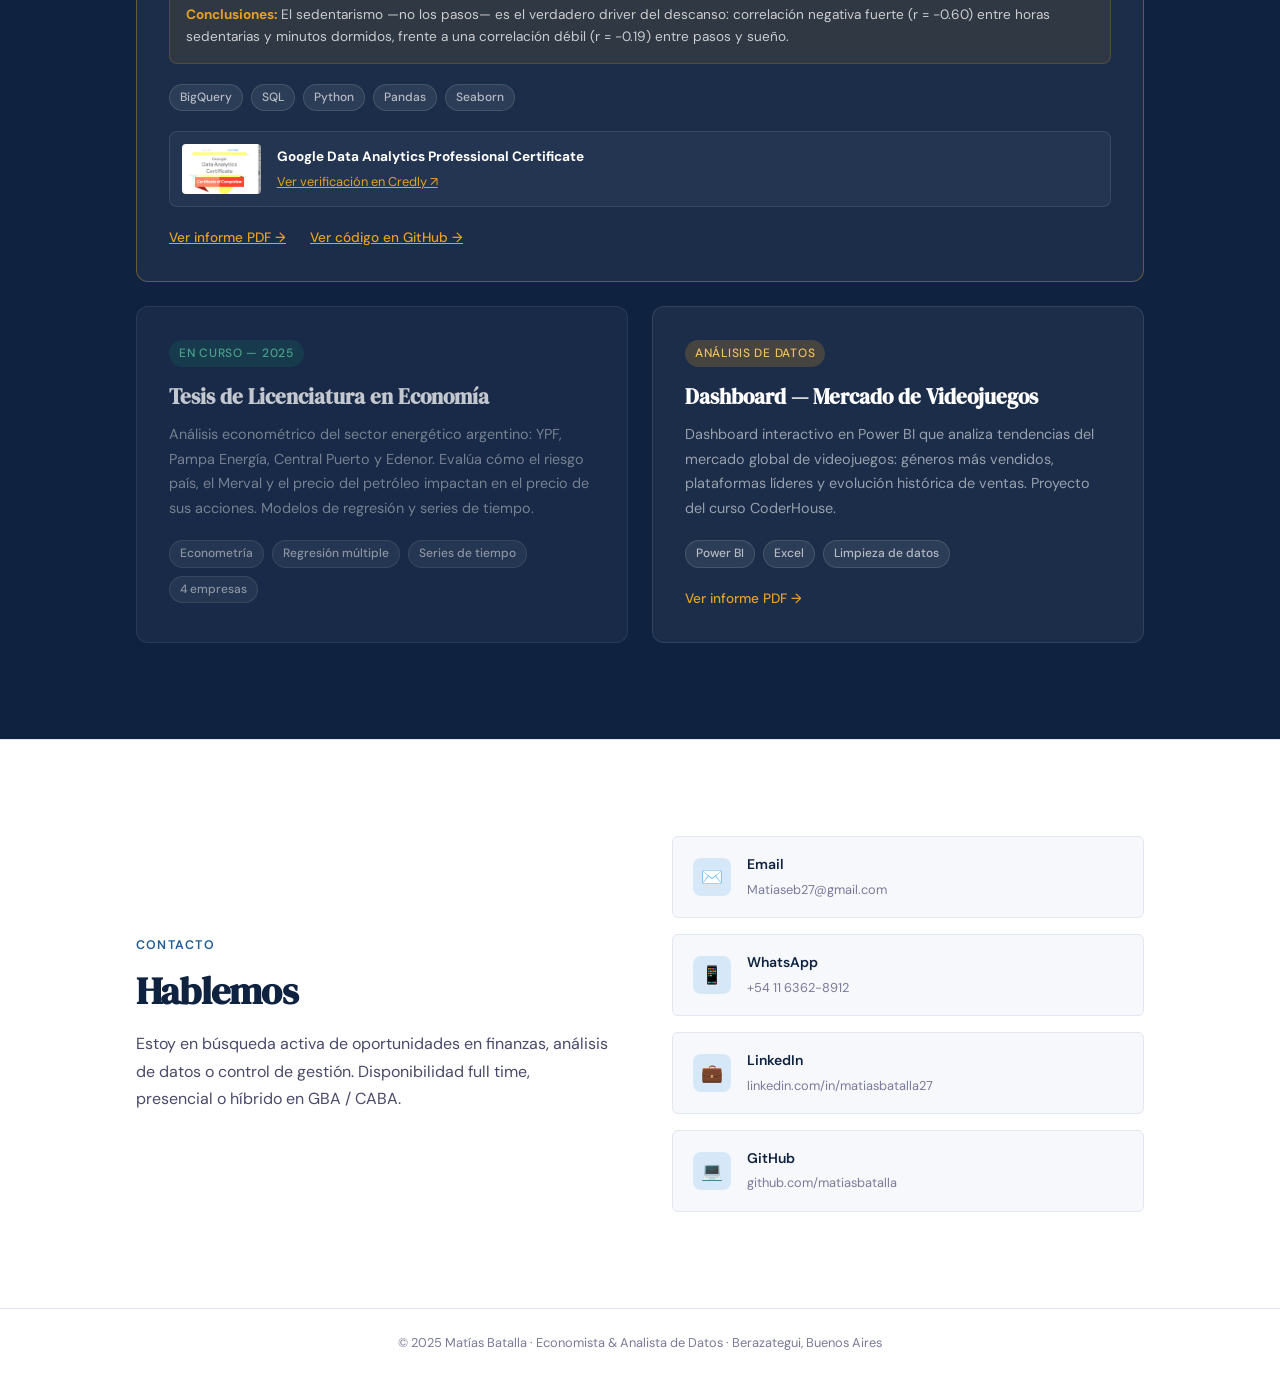
==== commit 35d05b04: "Update index.html" ====
--- a/index.html
+++ b/index.html
@@ -772,6 +772,38 @@
         </div>
       </div>
 
+      <!-- BELLABEAT - FEATURED -->
+      <div class="project-card" style="border-color: rgba(232,160,32,0.4);">
+        <span class="project-tag tag-data">Análisis de Datos</span>
+        <h3>Caso de Estudio BellaBeat — Comportamiento de Usuarios Wearables</h3>
+        <p>Análisis del comportamiento de usuarios de wearables (dataset FitBit) para identificar oportunidades de marketing para BellaBeat. Pipeline completo: limpieza y consolidación en BigQuery (SQL), análisis estadístico y visualización en Python. Proyecto final — Google Data Analytics Certificate.</p>
+        <div style="display: grid; grid-template-columns: 1fr 1fr; gap: 0.75rem; margin: 1.25rem 0;">
+          <img src="bellabeat-chart1.png" alt="Pasos Totales vs Minutos Dormidos" style="width:100%; border-radius: 6px; border: 1px solid rgba(255,255,255,0.1);">
+          <img src="bellabeat-chart2.png" alt="Sedentarismo vs Sueño" style="width:100%; border-radius: 6px; border: 1px solid rgba(255,255,255,0.1);">
+        </div>
+        <div style="background: rgba(232,160,32,0.1); border: 1px solid rgba(232,160,32,0.2); border-radius: 8px; padding: 1rem; margin-bottom: 1.25rem;">
+          <p style="font-size: 0.85rem; color: rgba(255,255,255,0.75); margin: 0; line-height: 1.6;"><strong style="color: var(--accent);">Conclusiones:</strong> El sedentarismo —no los pasos— es el verdadero driver del descanso: correlación negativa fuerte (r = -0.60) entre horas sedentarias y minutos dormidos, frente a una correlación débil (r = -0.19) entre pasos y sueño.</p>
+        </div>
+        <div class="project-tools" style="margin-bottom: 1.25rem;">
+          <span class="tool-badge">BigQuery</span>
+          <span class="tool-badge">SQL</span>
+          <span class="tool-badge">Python</span>
+          <span class="tool-badge">Pandas</span>
+          <span class="tool-badge">Seaborn</span>
+        </div>
+        <div style="display:flex; align-items:center; gap:1rem; margin-bottom:1.25rem; padding:0.75rem; background: rgba(255,255,255,0.04); border:1px solid rgba(255,255,255,0.1); border-radius:8px;">
+          <img src="google-certificate.png" alt="Google Data Analytics Certificate" style="height:50px; border-radius:4px;">
+          <div>
+            <strong style="display:block; font-size:0.85rem; color:#fff;">Google Data Analytics Professional Certificate</strong>
+            <a href="https://www.credly.com/badges/f447f2ce-44d9-47a7-ab7f-519327e9ba67/public_url" target="_blank" style="font-size:0.8rem; color: var(--accent);">Ver verificación en Credly ↗</a>
+          </div>
+        </div>
+        <div style="display:flex; gap:1.5rem; flex-wrap:wrap;">
+          <a href="bellabeat-informe.pdf" target="_blank" class="project-arrow" style="margin-top:0;">Ver informe PDF →</a>
+          <a href="https://github.com/matiasbatalla/portafolio-matias/tree/main/bellabeat" target="_blank" class="project-arrow" style="margin-top:0;">Ver código en GitHub →</a>
+        </div>
+      </div>
+
       <div style="display: grid; grid-template-columns: 1fr 1fr; gap: 1.5rem;">
 
         <!-- TESIS -->
@@ -805,33 +837,7 @@
 
   </div>
 </div>
-
- <!-- BELLABEAT -->
-      <div class="project-card" style="border-color: rgba(232,160,32,0.4);">
-        <span class="project-tag tag-data">Análisis de Datos</span>
-        <h3>Caso de Estudio BellaBeat — Comportamiento de Usuarios Wearables</h3>
-        <p>Análisis del comportamiento de usuarios de wearables (dataset FitBit) para identificar oportunidades de marketing para BellaBeat. Pipeline completo: limpieza y consolidación en BigQuery (SQL), análisis estadístico y visualización en Python. Proyecto final — Google Data Analytics Certificate.</p>
-        <div style="display: grid; grid-template-columns: 1fr 1fr; gap: 0.75rem; margin: 1.25rem 0;">
-          <img src="bellabeat-chart1.png" alt="Pasos Totales vs Minutos Dormidos" style="width:100%; border-radius: 6px; border: 1px solid rgba(255,255,255,0.1);">
-          <img src="bellabeat-chart2.png" alt="Sedentarismo vs Sueño" style="width:100%; border-radius: 6px; border: 1px solid rgba(255,255,255,0.1);">
-        </div>
-        <div style="background: rgba(232,160,32,0.1); border: 1px solid rgba(232,160,32,0.2); border-radius: 8px; padding: 1rem; margin-bottom: 1.25rem;">
-          <p style="font-size: 0.85rem; color: rgba(255,255,255,0.75); margin: 0; line-height: 1.6;"><strong style="color: var(--accent);">Conclusiones:</strong> El sedentarismo —no los pasos— es el verdadero driver del descanso: correlación negativa fuerte (r = -0.60) entre horas sedentarias y minutos dormidos, frente a una correlación débil (r = -0.19) entre pasos y sueño. La recomendación estratégica prioriza romper bloques prolongados de inactividad por sobre el conteo de pasos.</p>
-        </div>
-        <div class="project-tools" style="margin-bottom: 1.25rem;">
-          <span class="tool-badge">BigQuery</span>
-          <span class="tool-badge">SQL</span>
-          <span class="tool-badge">Python</span>
-          <span class="tool-badge">Pandas</span>
-          <span class="tool-badge">Seaborn</span>
-        </div>
-        <div style="display:flex; gap:1.5rem; flex-wrap:wrap;">
-          <a href="bellabeat-informe.pdf" target="_blank" class="project-arrow" style="margin-top:0;">Ver informe PDF →</a>
-          <a href="https://github.com/matiasbatalla/bellabeat-case-study" target="_blank" class="project-arrow" style="margin-top:0;">Ver código en GitHub →</a>
-        </div>
-      </div>
-
-</parameter>
+ 
 <!-- CONTACTO -->
 <div class="contact-bg" id="contacto">
   <div class="contact-inner">
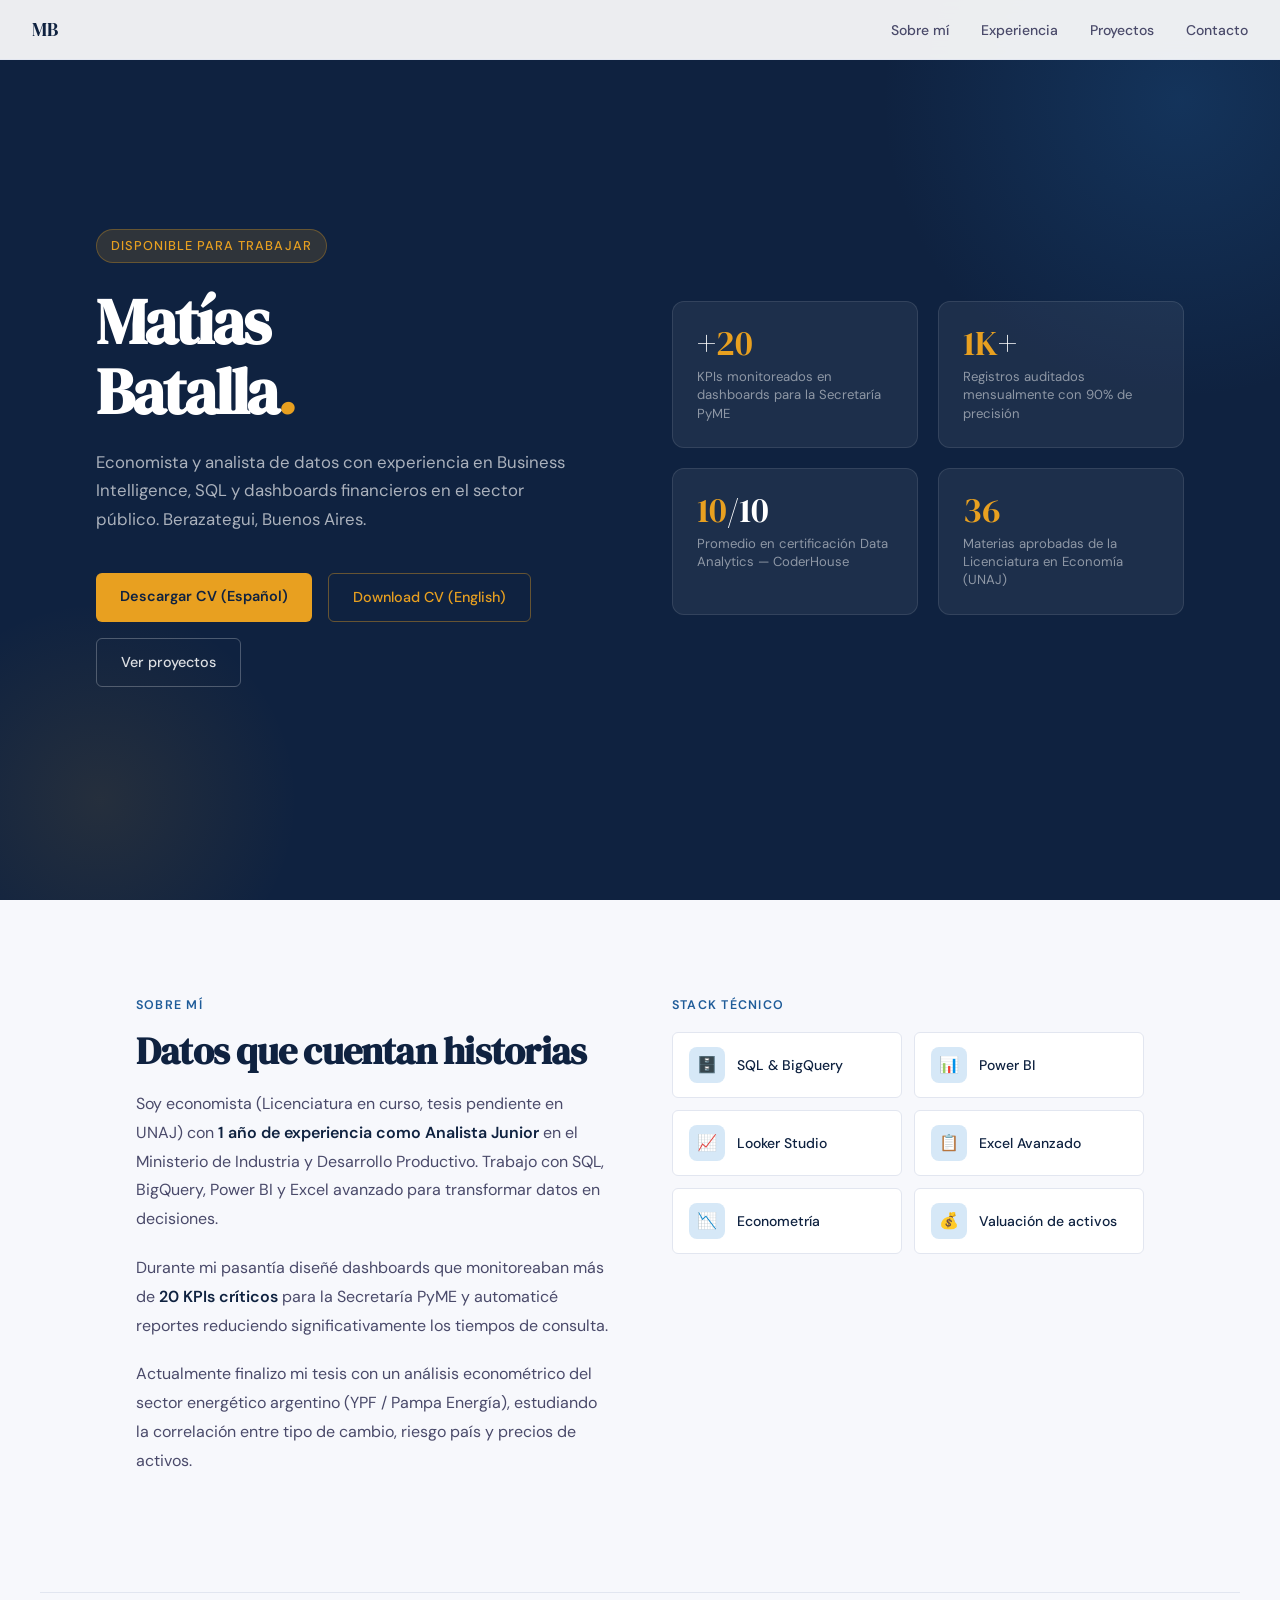
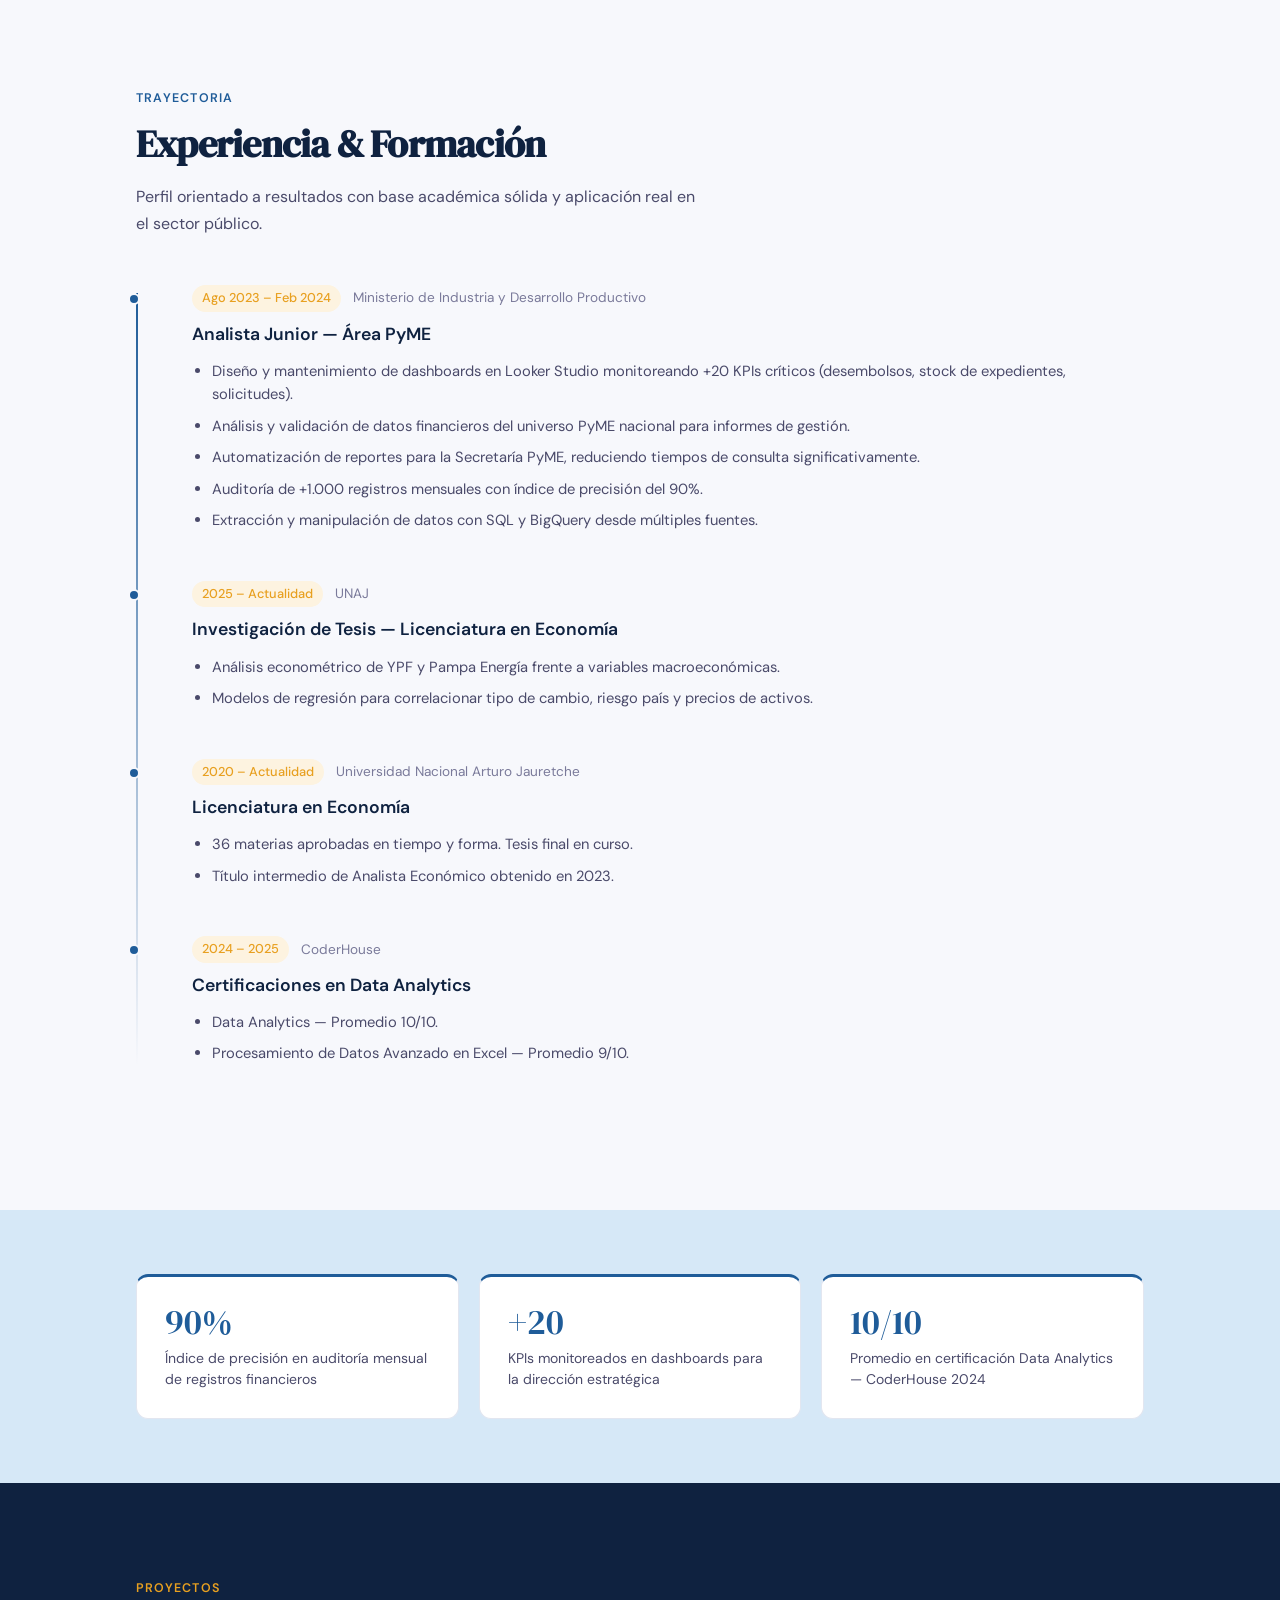
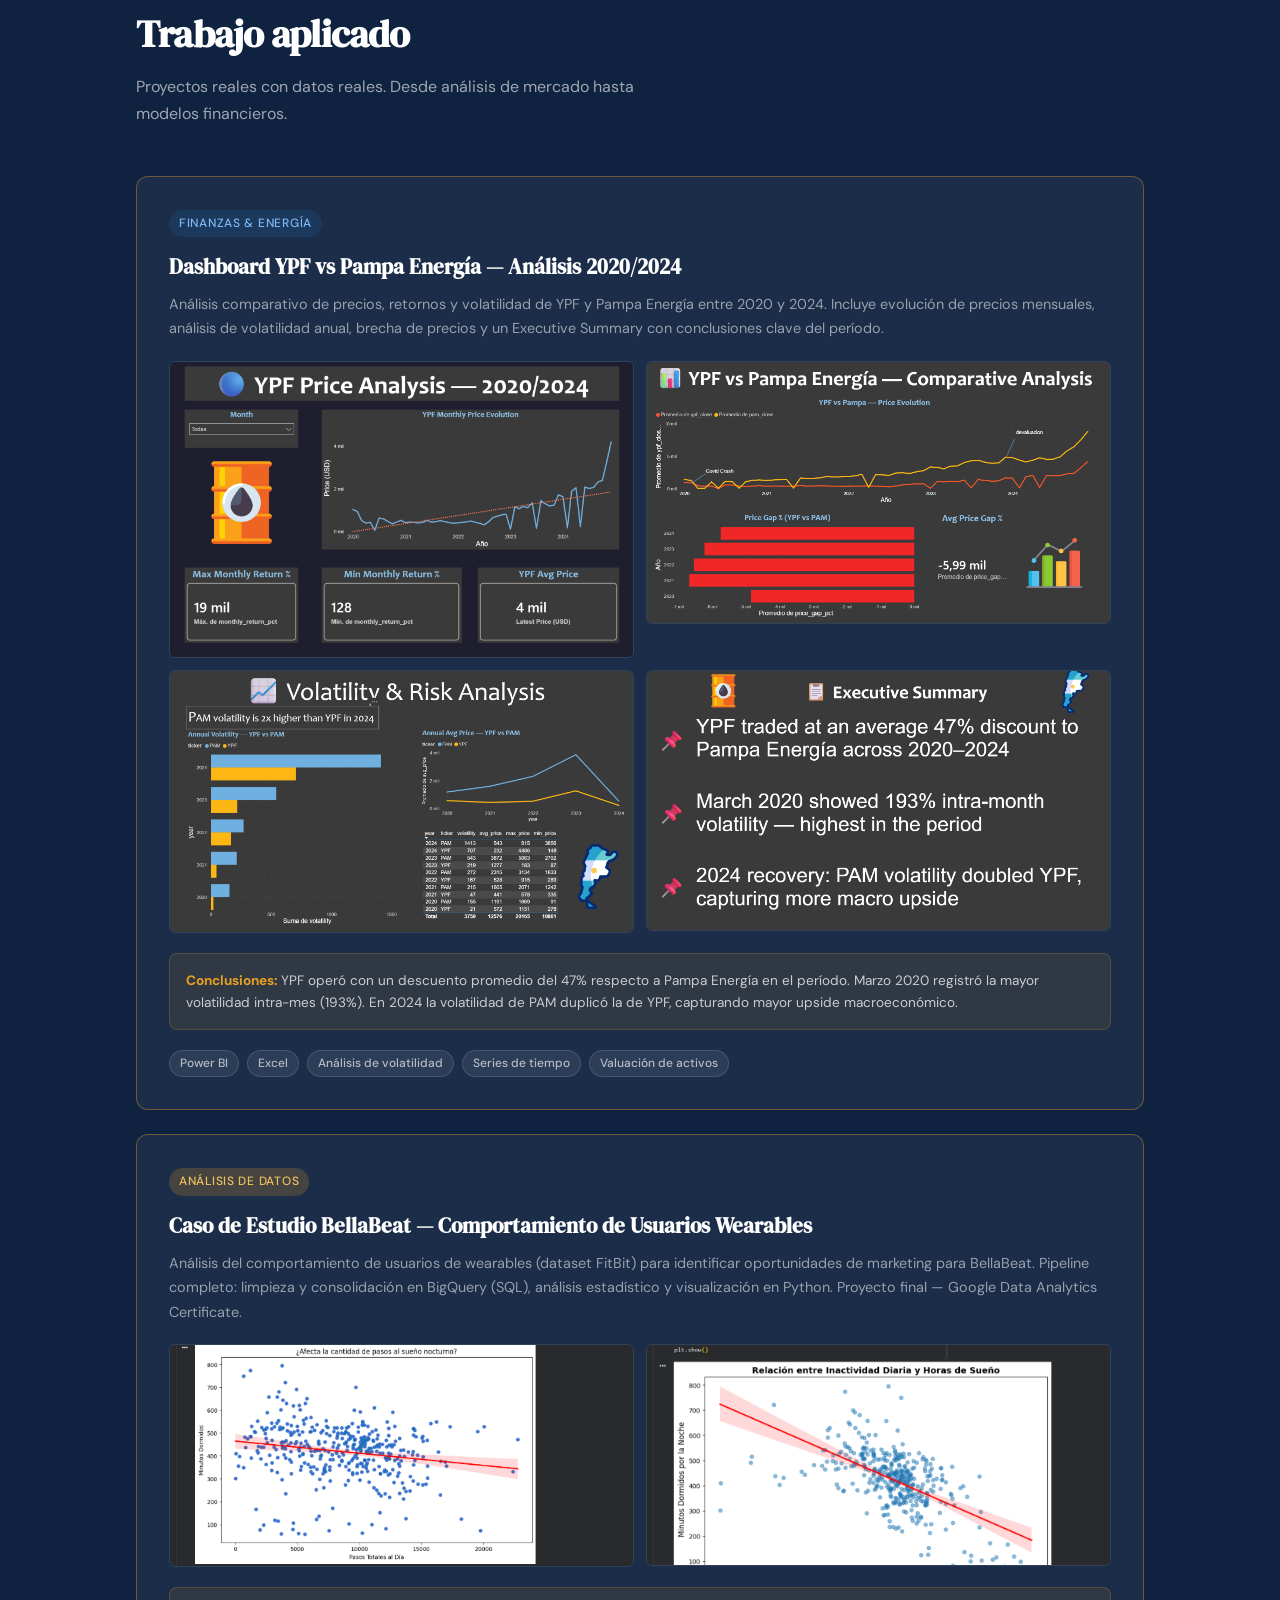
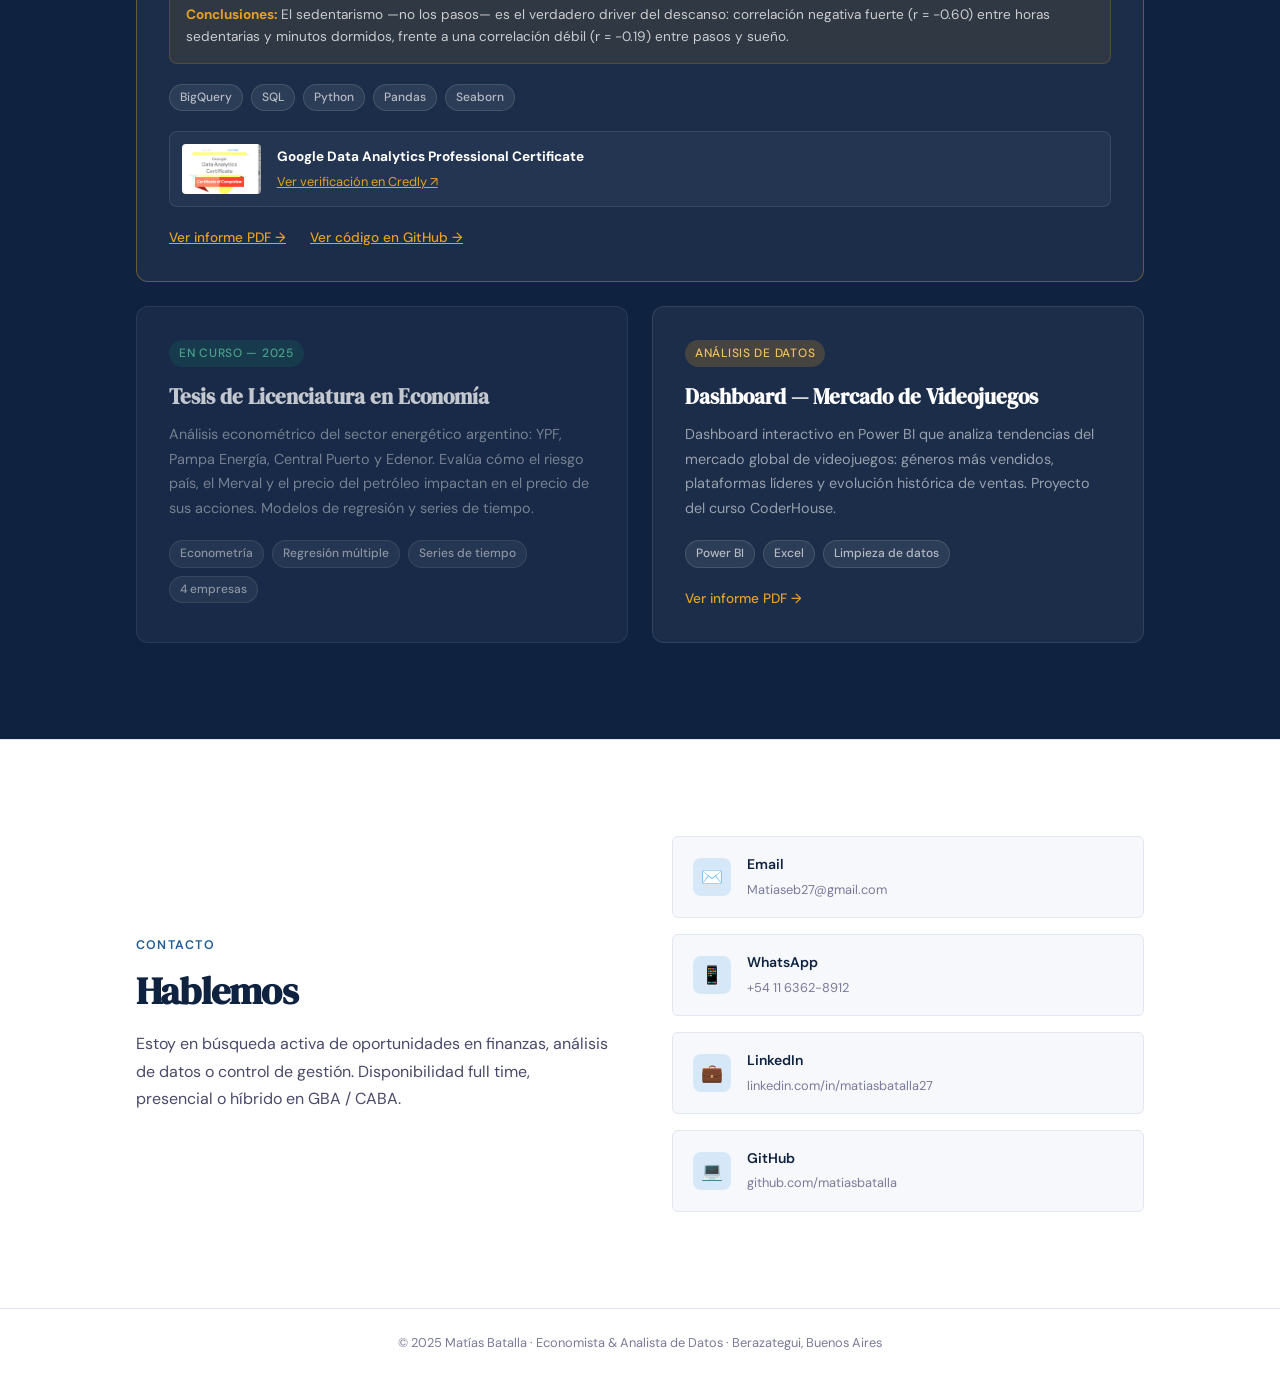
==== commit 185bdacf: "Update index.html" ====
--- a/index.html
+++ b/index.html
@@ -606,10 +606,11 @@
     <div class="hero-tag">Disponible para trabajar</div>
     <h1>Matías<br>Batalla<em>.</em></h1>
     <p class="hero-desc">Economista y analista de datos con experiencia en Business Intelligence, SQL y dashboards financieros en el sector público. Berazategui, Buenos Aires.</p>
-    <div class="hero-ctas">
-      <a href="CV.pdf" download class="btn-primary">Descargar CV</a>
-      <a href="#proyectos" class="btn-outline">Ver proyectos</a>
-    </div>
+      <div class="hero-ctas">
+  <a href="CV-ES.pdf" download class="btn-primary">Descargar CV (Español)</a>
+  <a href="CV-EN.pdf" download class="btn-outline" style="border-color: rgba(232,160,32,0.4); color: var(--accent);">Download CV (English)</a>
+  <a href="#proyectos" class="btn-outline">Ver proyectos</a>
+</div>
   </div>
 
   <div class="hero-stats">
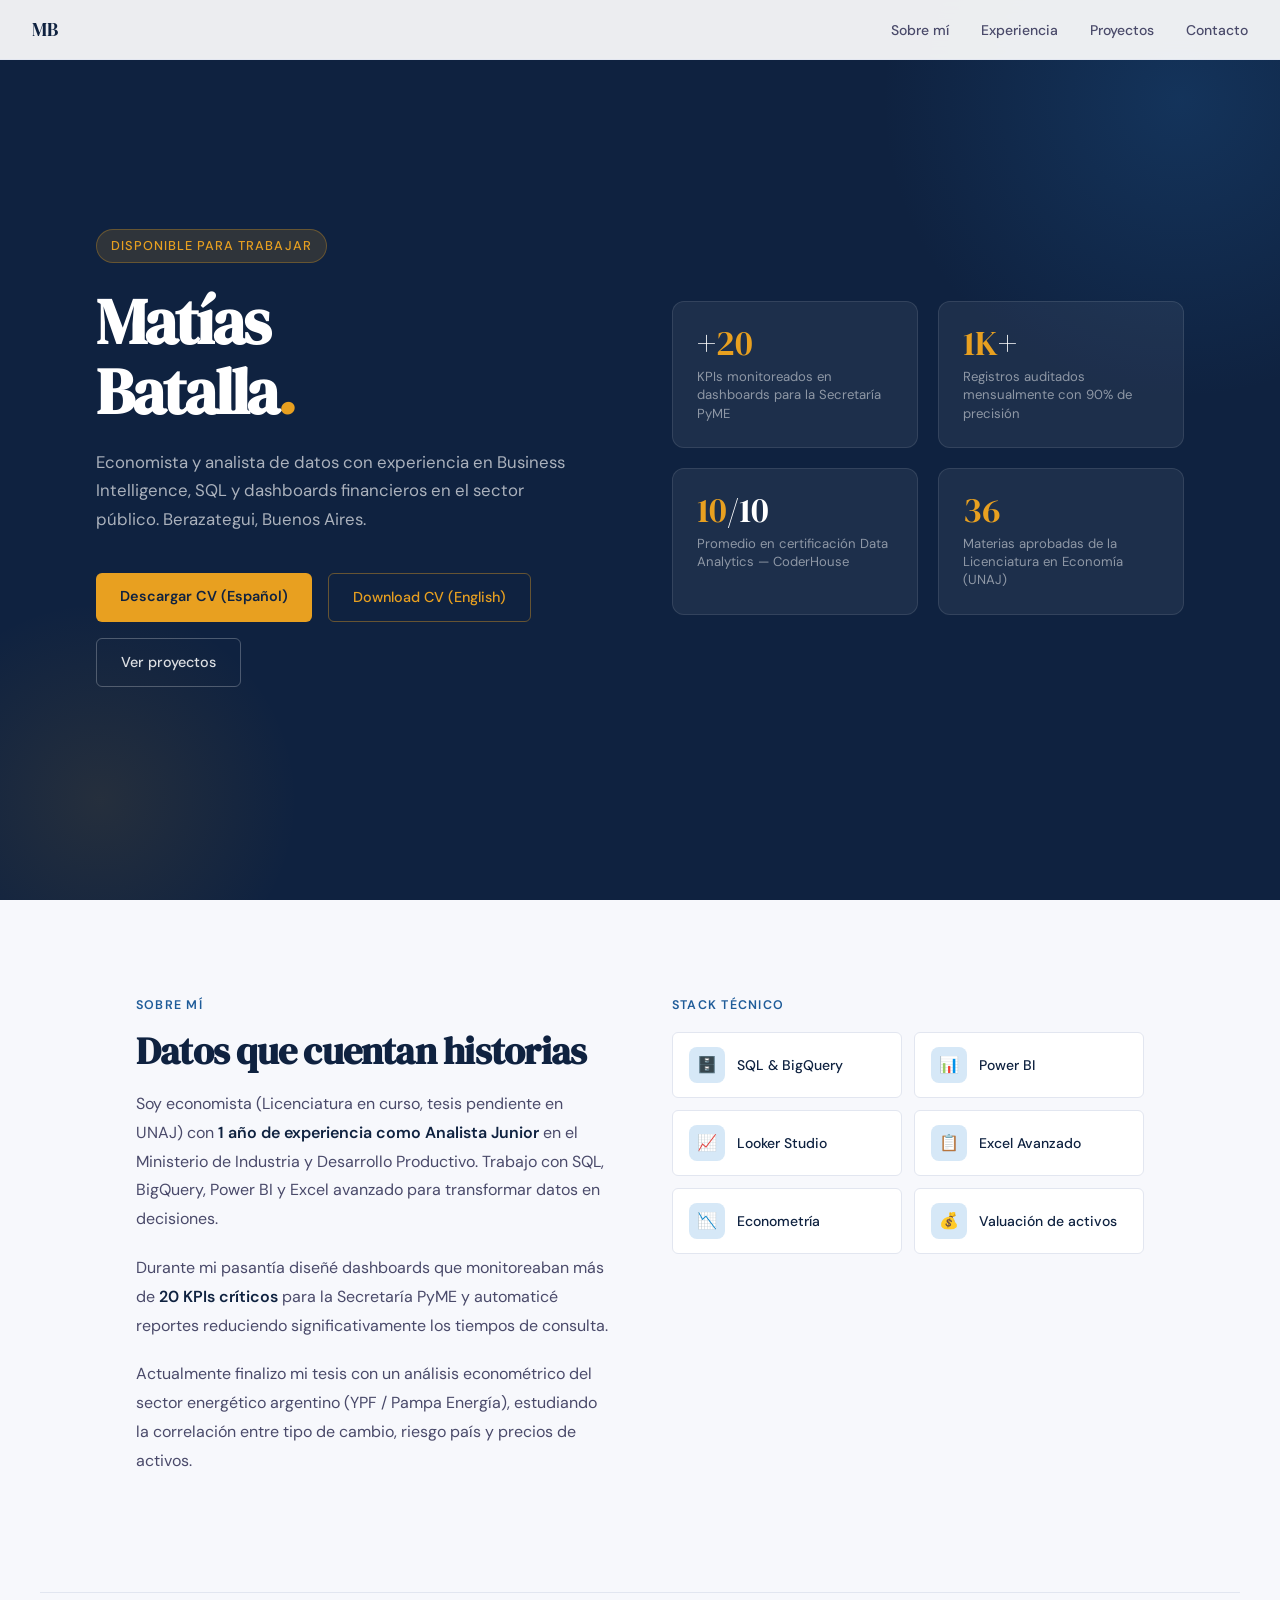
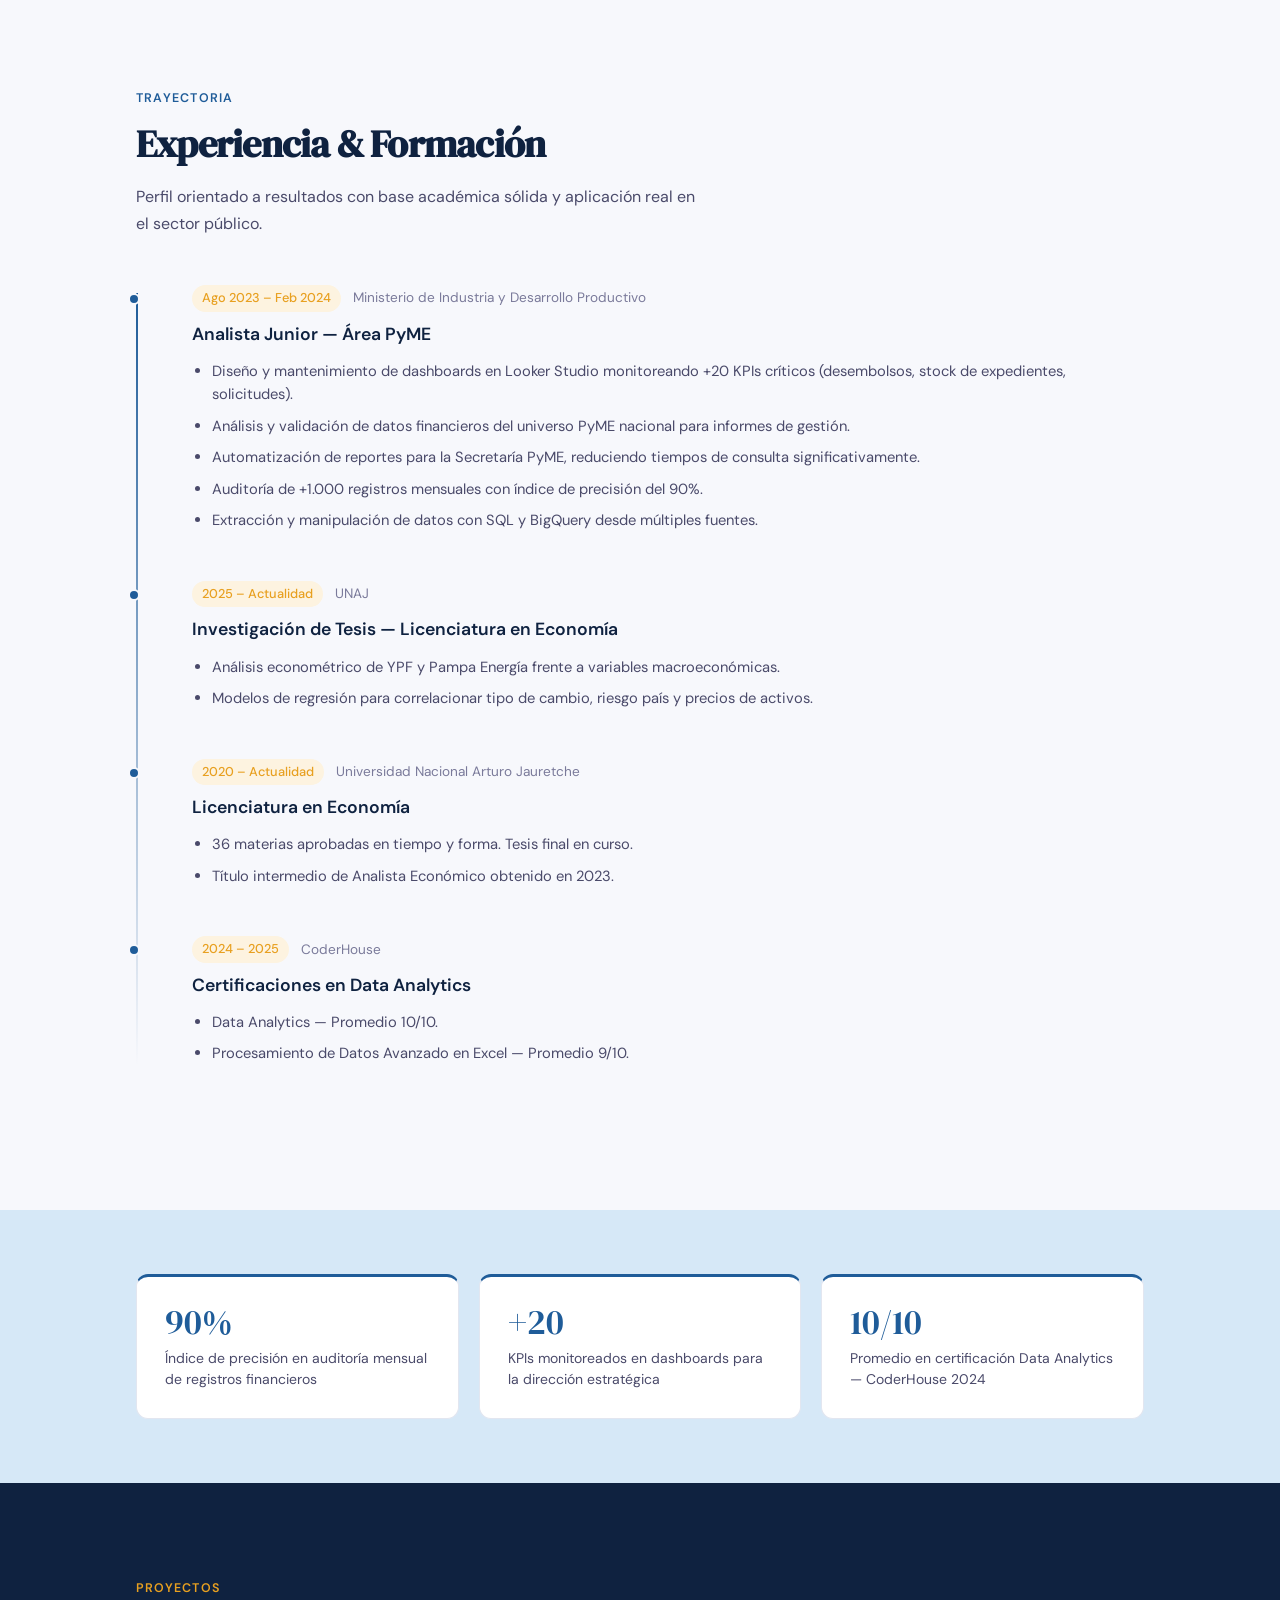
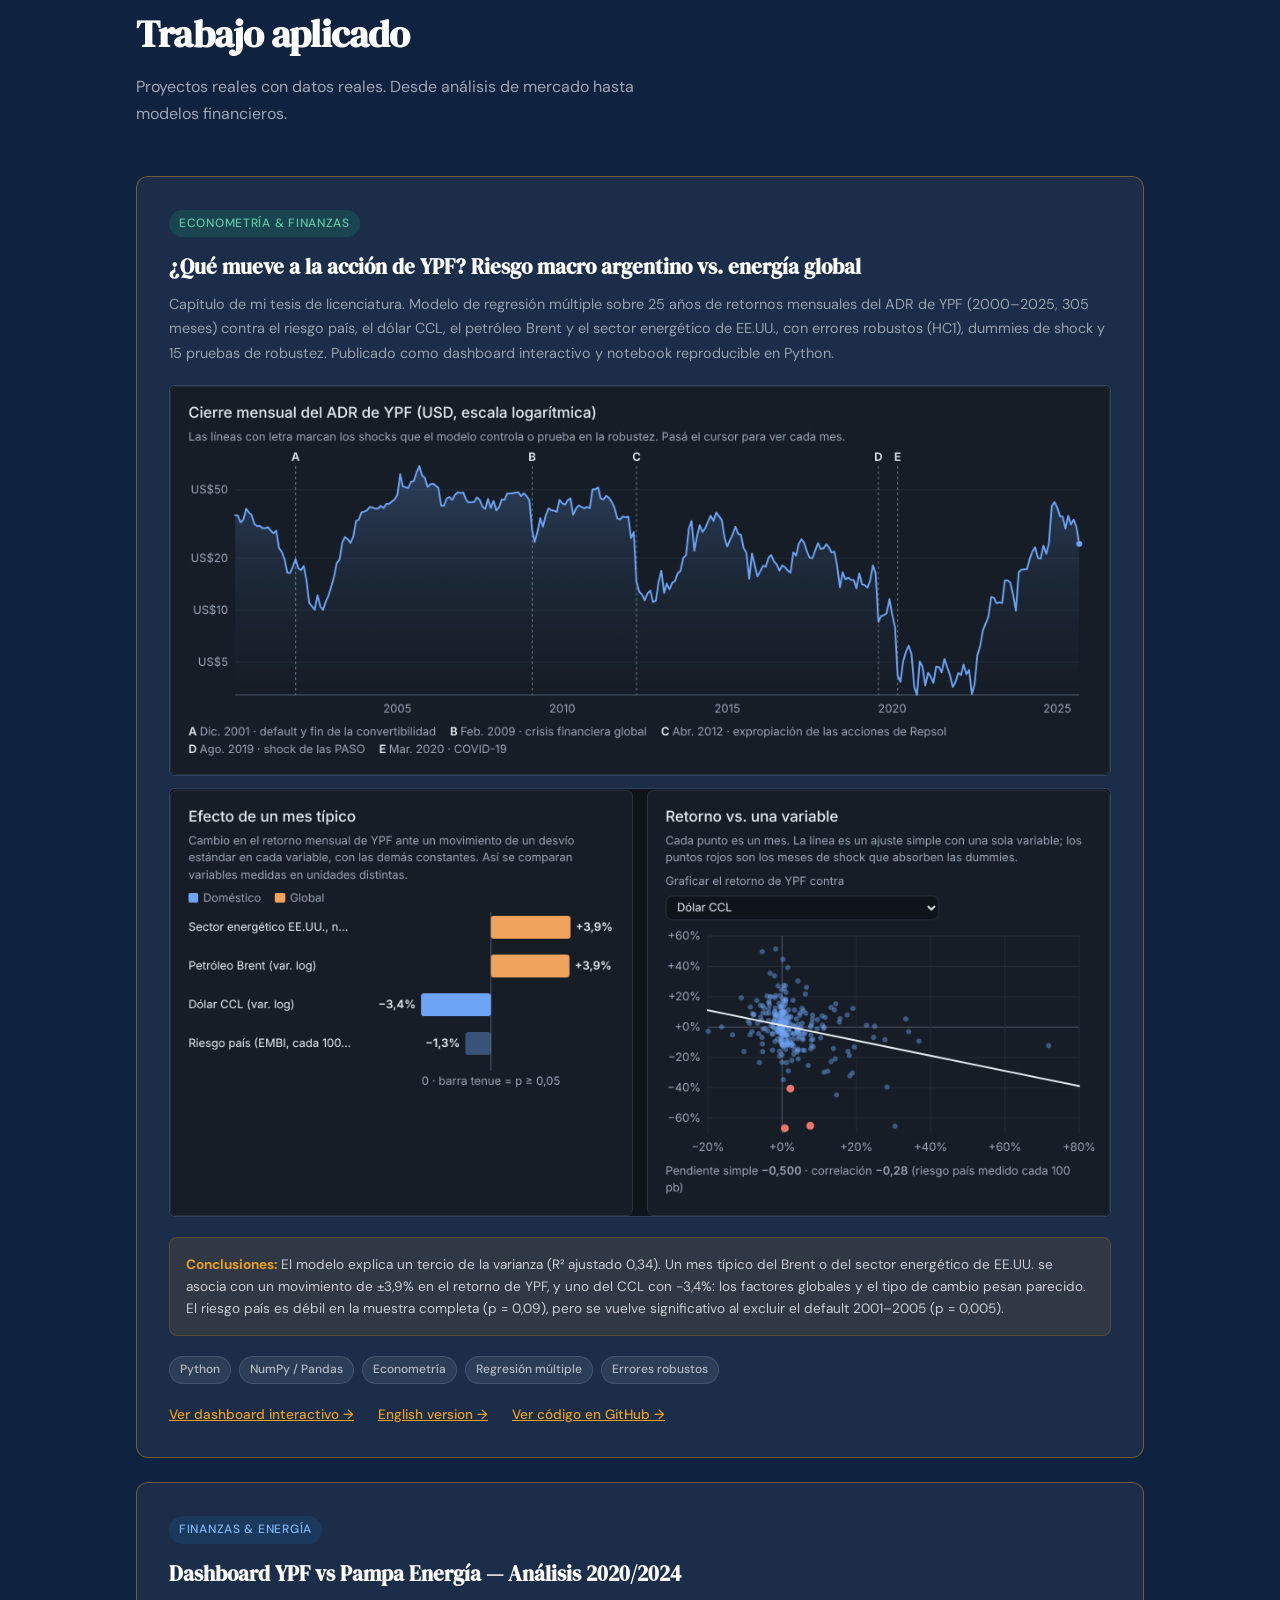
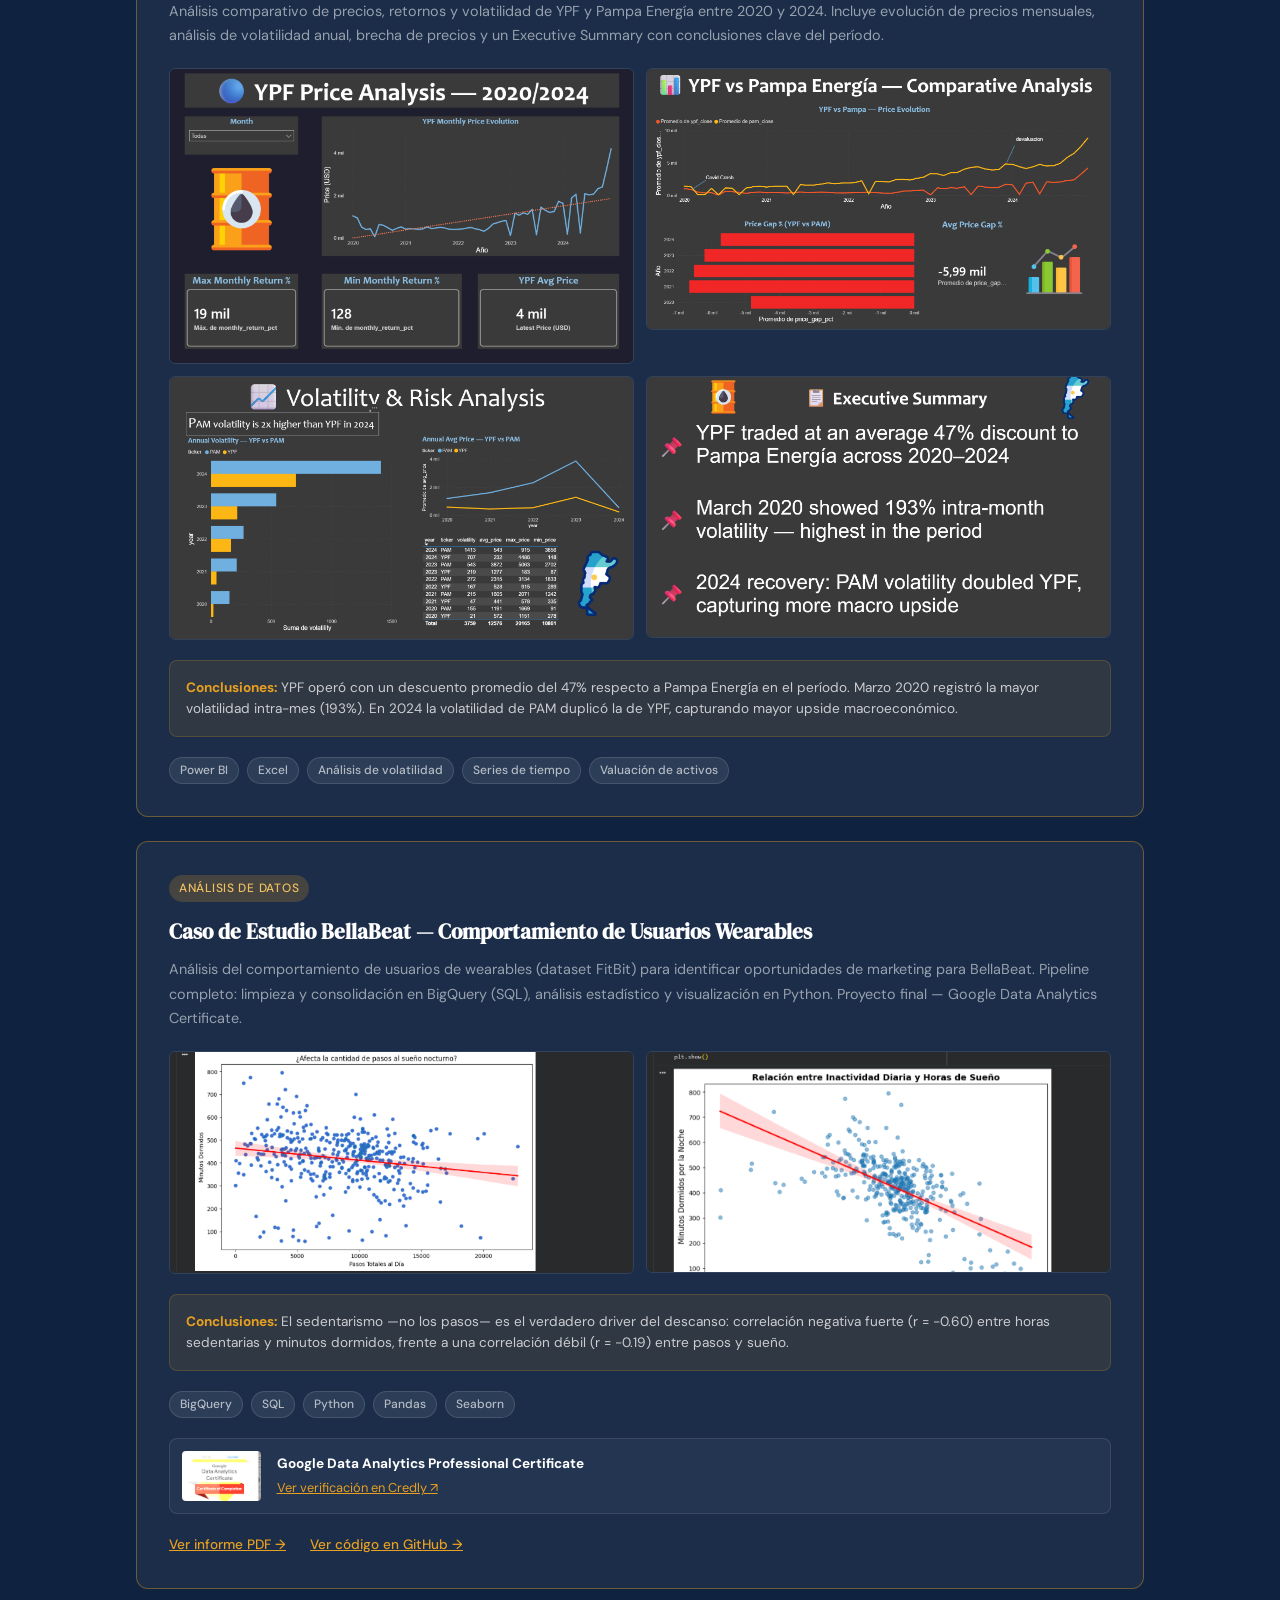
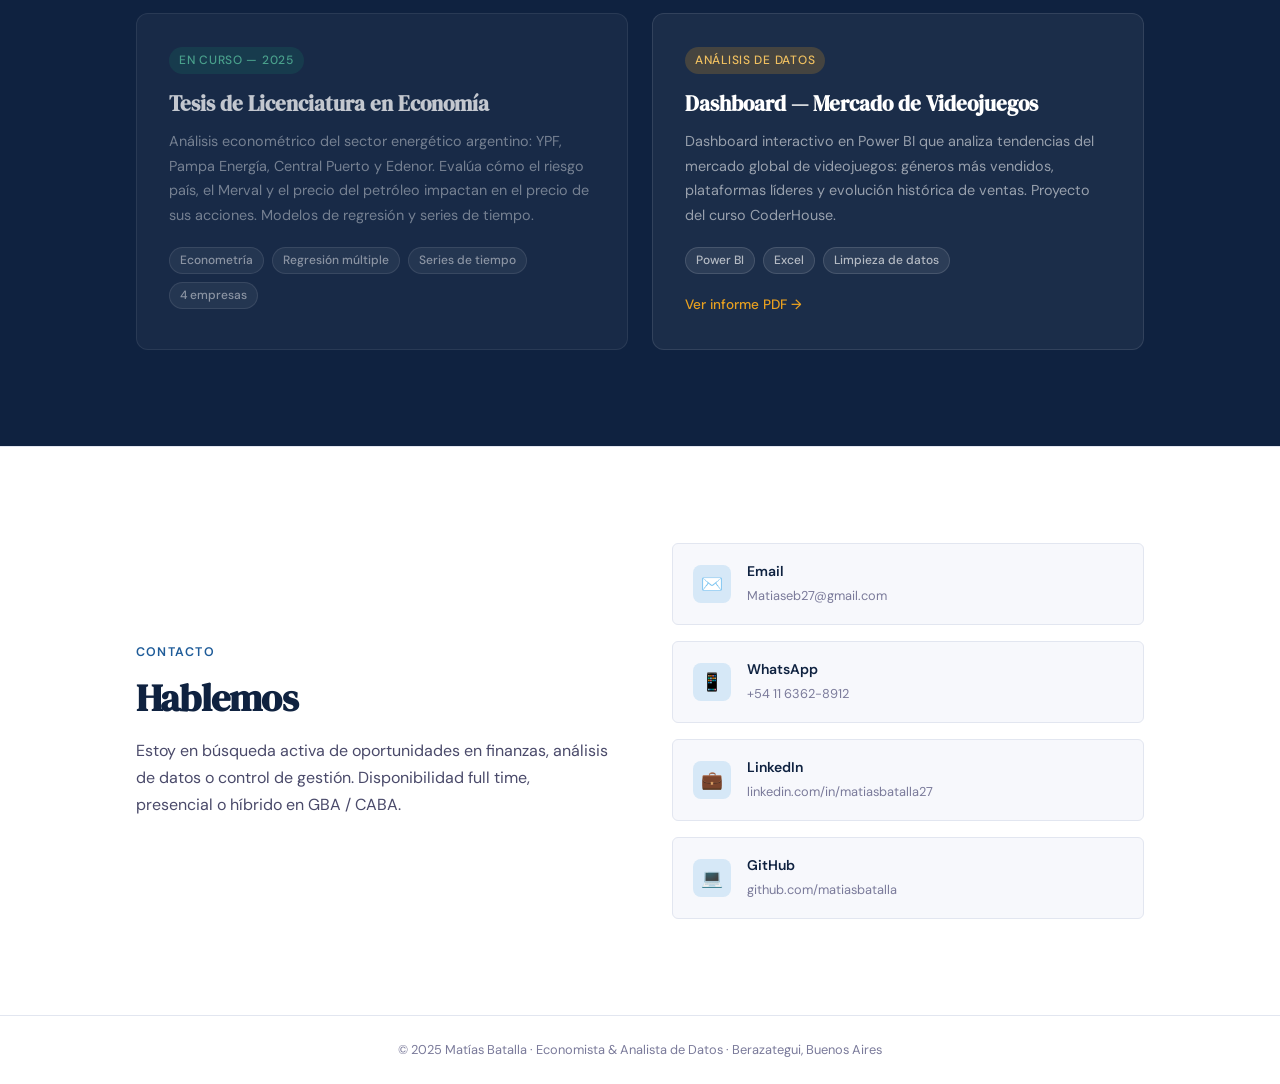
==== commit 10fb98a5: "Add featured project: YPF macro sensitivity (thesis chapter) Co-Authored-By: Claude Opus 5.5 <norepl" ====
--- a/index.html
+++ b/index.html
@@ -750,6 +750,32 @@
 
     <div class="projects-grid" style="grid-template-columns: 1fr;">
 
+      <!-- TESIS YPF - FEATURED -->
+      <div class="project-card" style="border-color: rgba(232,160,32,0.4);">
+        <span class="project-tag tag-econ">Econometría & Finanzas</span>
+        <h3>¿Qué mueve a la acción de YPF? Riesgo macro argentino vs. energía global</h3>
+        <p>Capítulo de mi tesis de licenciatura. Modelo de regresión múltiple sobre 25 años de retornos mensuales del ADR de YPF (2000–2025, 305 meses) contra el riesgo país, el dólar CCL, el petróleo Brent y el sector energético de EE.UU., con errores robustos (HC1), dummies de shock y 15 pruebas de robustez. Publicado como dashboard interactivo y notebook reproducible en Python.</p>
+        <div style="display: grid; grid-template-columns: 1fr; gap: 0.75rem; margin: 1.25rem 0;">
+          <img src="tesis-ypf-precio.png" alt="Cierre mensual del ADR de YPF 2000–2025 con los shocks marcados" style="width:100%; border-radius: 6px; border: 1px solid rgba(255,255,255,0.1);">
+          <img src="tesis-ypf-efectos.png" alt="Efecto de un mes típico de cada variable y dispersión del retorno de YPF contra el CCL" style="width:100%; border-radius: 6px; border: 1px solid rgba(255,255,255,0.1);">
+        </div>
+        <div style="background: rgba(232,160,32,0.1); border: 1px solid rgba(232,160,32,0.2); border-radius: 8px; padding: 1rem; margin-bottom: 1.25rem;">
+          <p style="font-size: 0.85rem; color: rgba(255,255,255,0.75); margin: 0; line-height: 1.6;"><strong style="color: var(--accent);">Conclusiones:</strong> El modelo explica un tercio de la varianza (R² ajustado 0,34). Un mes típico del Brent o del sector energético de EE.UU. se asocia con un movimiento de ±3,9% en el retorno de YPF, y uno del CCL con −3,4%: los factores globales y el tipo de cambio pesan parecido. El riesgo país es débil en la muestra completa (p = 0,09), pero se vuelve significativo al excluir el default 2001–2005 (p = 0,005).</p>
+        </div>
+        <div class="project-tools" style="margin-bottom: 1.25rem;">
+          <span class="tool-badge">Python</span>
+          <span class="tool-badge">NumPy / Pandas</span>
+          <span class="tool-badge">Econometría</span>
+          <span class="tool-badge">Regresión múltiple</span>
+          <span class="tool-badge">Errores robustos</span>
+        </div>
+        <div style="display:flex; gap:1.5rem; flex-wrap:wrap;">
+          <a href="https://matiasbatalla.github.io/ypf-macro-sensitivity/es.html" target="_blank" class="project-arrow" style="margin-top:0;">Ver dashboard interactivo →</a>
+          <a href="https://matiasbatalla.github.io/ypf-macro-sensitivity/" target="_blank" class="project-arrow" style="margin-top:0;">English version →</a>
+          <a href="https://github.com/matiasbatalla/ypf-macro-sensitivity" target="_blank" class="project-arrow" style="margin-top:0;">Ver código en GitHub →</a>
+        </div>
+      </div>
+
       <!-- YPF DASHBOARD - FEATURED -->
       <div class="project-card" style="border-color: rgba(232,160,32,0.4);">
         <span class="project-tag tag-finance">Finanzas & Energía</span>
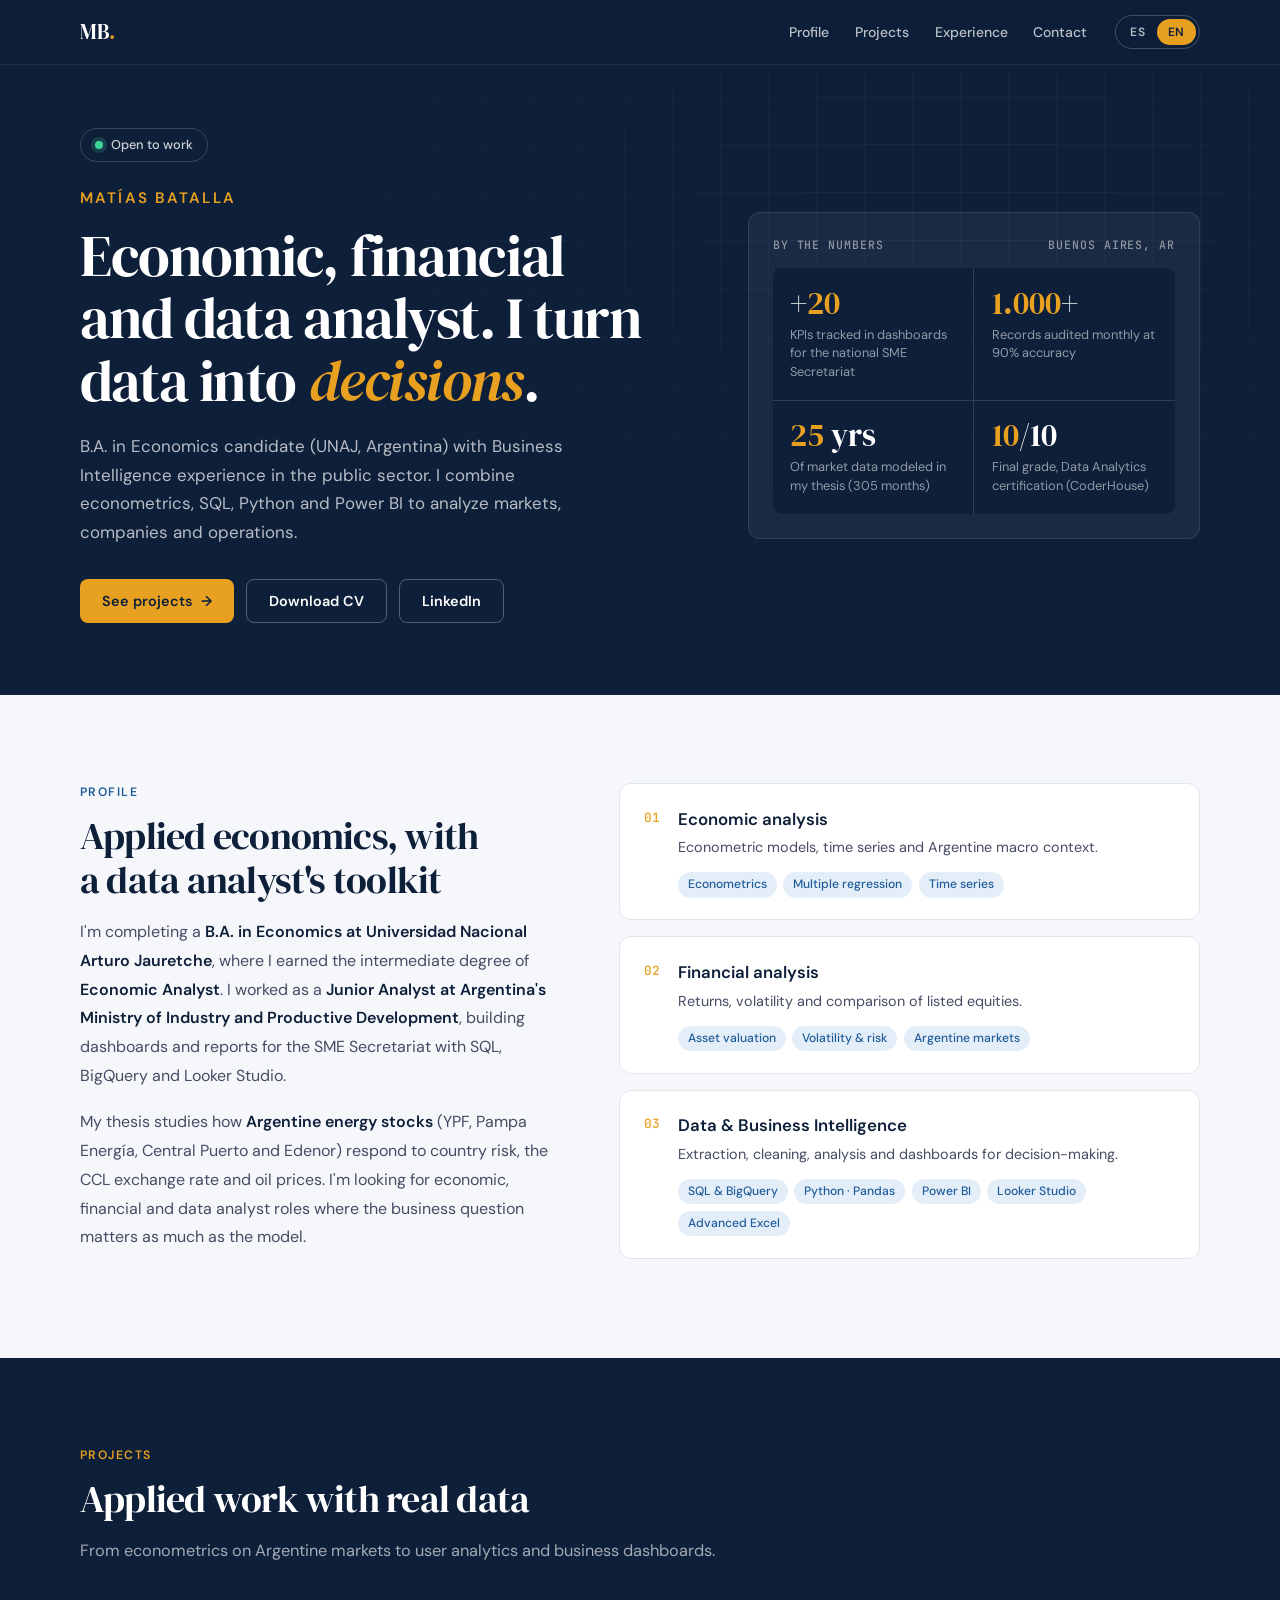
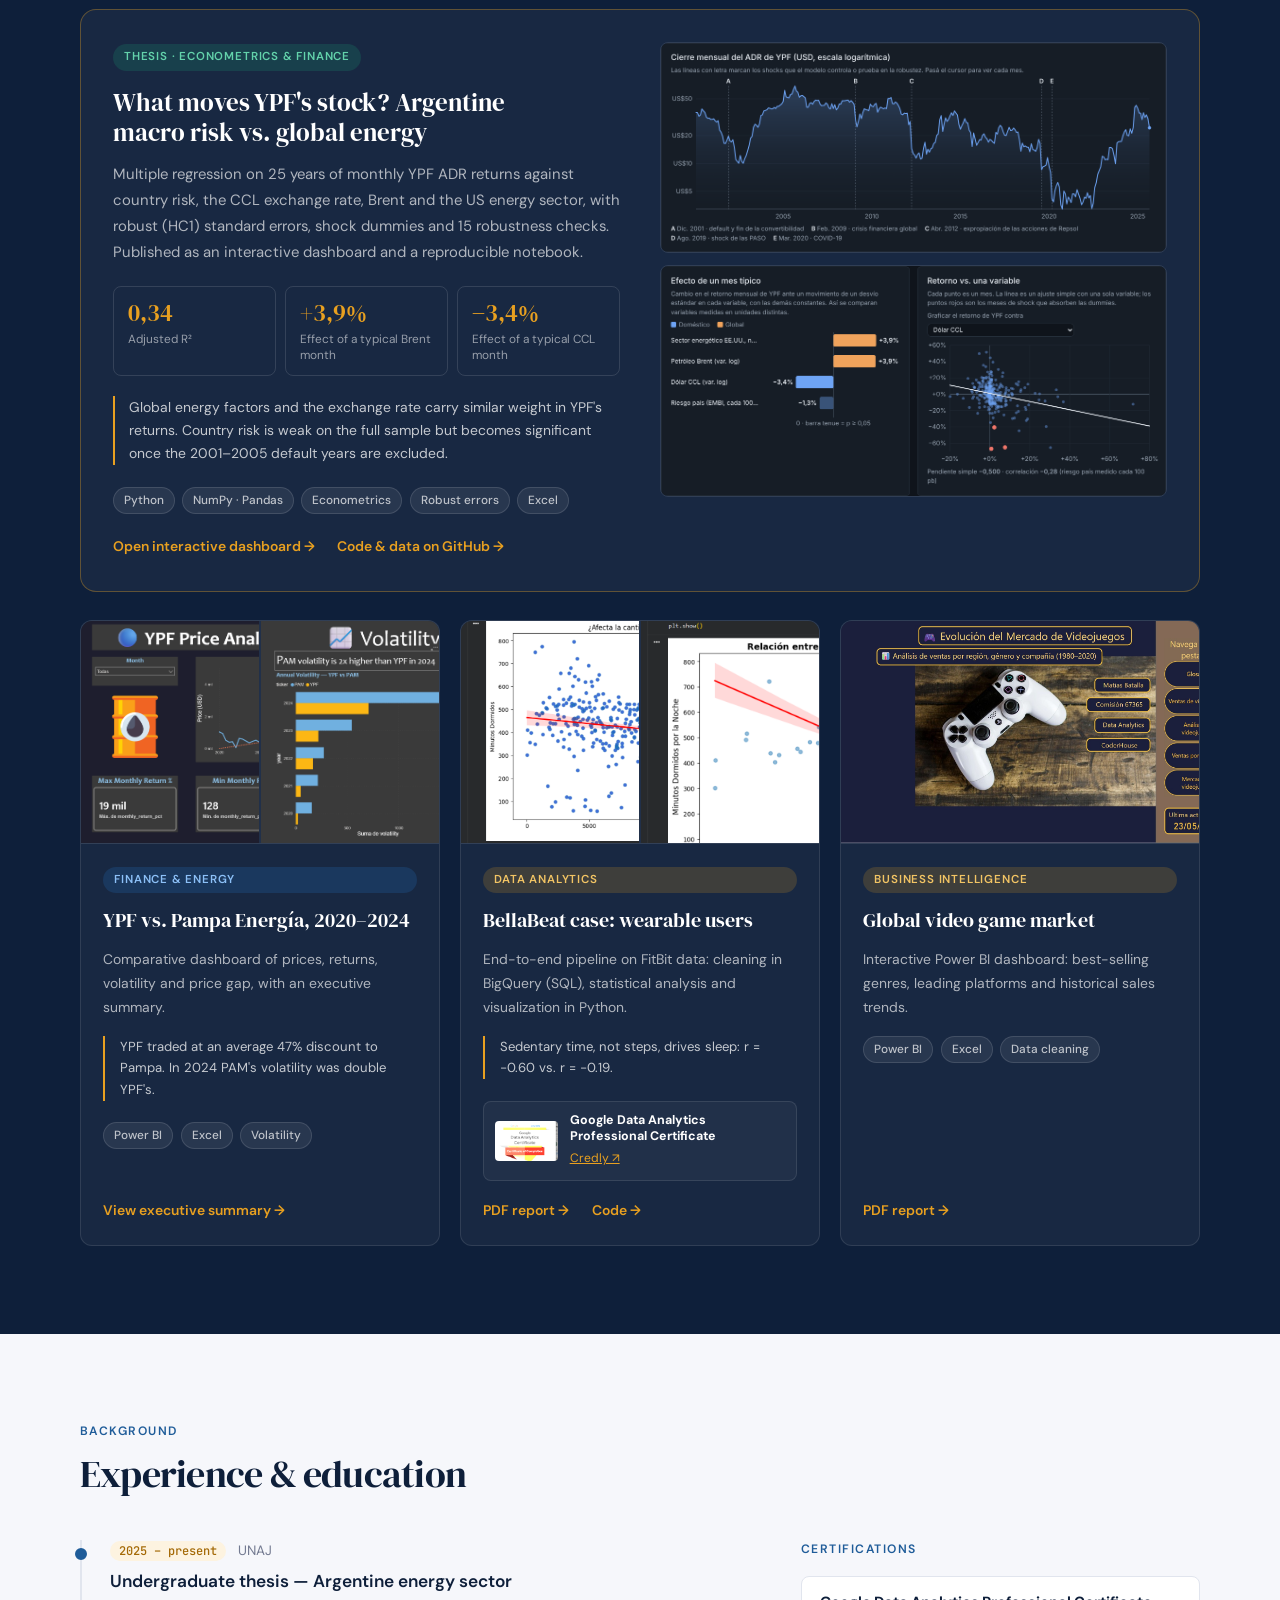
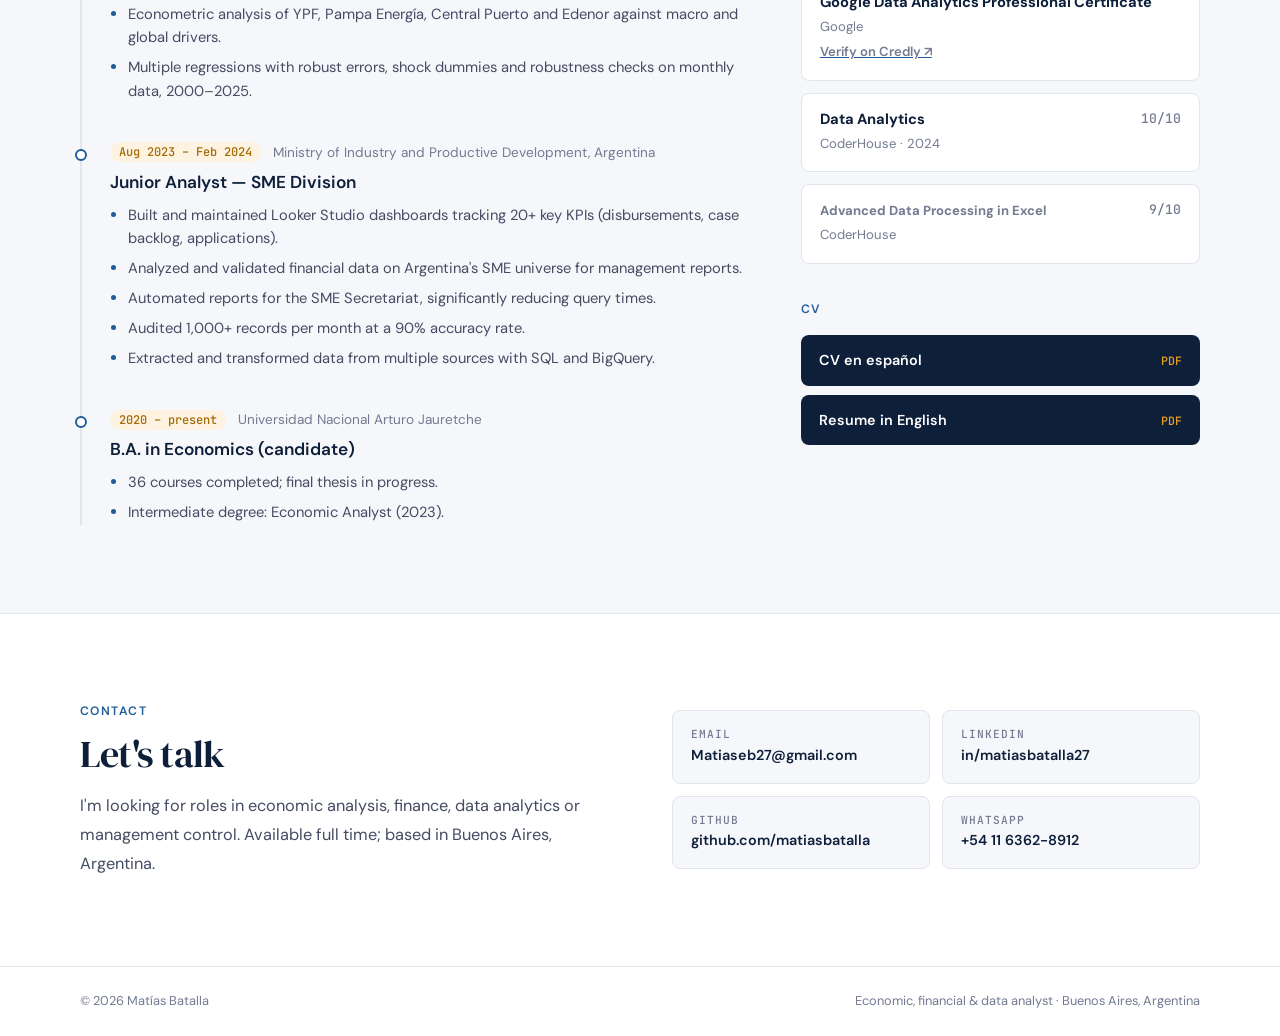
==== commit d1ca3fc8: "Redesign portfolio: bilingual ES/EN, economic-financial-data analyst positioning, link preview tags " ====
--- a/index.html
+++ b/index.html
@@ -1,914 +1,520 @@
 <!DOCTYPE html>
-<html lang="es">
+<html lang="es" data-lang="es">
 <head>
 <meta charset="UTF-8">
 <meta name="viewport" content="width=device-width, initial-scale=1.0">
-<title>Matías Batalla | Economista & Analista de Datos</title>
-<link href="https://fonts.googleapis.com/css2?family=DM+Serif+Display:ital@0;1&family=DM+Sans:wght@300;400;500;600&display=swap" rel="stylesheet">
+<title>Matías Batalla | Analista Económico, Financiero y de Datos</title>
+<meta name="description" content="Matías Batalla — Economic, financial and data analyst (Buenos Aires). Econometrics, SQL, Python and Power BI. Analista económico, financiero y de datos.">
+<meta property="og:type" content="website">
+<meta property="og:title" content="Matías Batalla | Economic, Financial & Data Analyst">
+<meta property="og:description" content="Econometrics, SQL, Python and BI applied to Argentine markets and public-sector data. Portfolio in English and Spanish.">
+<meta property="og:image" content="https://matiasbatalla.github.io/portafolio-matias/tesis-ypf-precio.png">
+<meta property="og:url" content="https://matiasbatalla.github.io/portafolio-matias/">
+<meta name="twitter:card" content="summary_large_image">
+<link rel="preconnect" href="https://fonts.googleapis.com">
+<link rel="preconnect" href="https://fonts.gstatic.com" crossorigin>
+<link href="https://fonts.googleapis.com/css2?family=DM+Serif+Display:ital@0;1&family=DM+Sans:opsz,wght@9..40,400;9..40,500;9..40,600&family=JetBrains+Mono:wght@500&display=swap" rel="stylesheet">
 <style>
   *, *::before, *::after { box-sizing: border-box; margin: 0; padding: 0; }
 
+  /* Layout: navy hero → light content → navy project band → light experience → contact */
   :root {
-    --navy: #0f2240;
-    --navy-mid: #1a3a6b;
-    --blue: #1F5C99;
-    --blue-light: #d6e8f7;
+    --navy: #0e1f3a;
+    --navy-2: #16305a;
+    --blue: #1f5c99;
+    --blue-soft: #e4eef9;
     --accent: #e8a020;
-    --accent-light: #fdf3e0;
-    --text: #1a1a2e;
-    --text-mid: #4a4a6a;
-    --text-soft: #7a7a9a;
-    --surface: #f7f8fc;
+    --accent-soft: #fdf3e0;
+    --ink: #14192b;
+    --ink-2: #454c63;
+    --ink-3: #737a91;
+    --paper: #f6f7fb;
     --white: #ffffff;
-    --border: #e2e6f0;
+    --line: #e1e5ee;
+    --ok: #1d9e75;
     --radius: 12px;
-    --radius-sm: 6px;
+    --radius-sm: 8px;
+    --serif: 'DM Serif Display', Georgia, 'Times New Roman', serif;
+    --sans: 'DM Sans', system-ui, -apple-system, 'Segoe UI', sans-serif;
+    --mono: 'JetBrains Mono', ui-monospace, 'SFMono-Regular', Menlo, monospace;
+    --wrap: 1160px;
   }
 
-  html { scroll-behavior: smooth; }
-
-  body {
-    font-family: 'DM Sans', sans-serif;
-    color: var(--text);
-    background: var(--surface);
-    line-height: 1.6;
-    -webkit-font-smoothing: antialiased;
+  html { scroll-behavior: smooth; scroll-padding-top: 72px; }
+  body { font-family: var(--sans); color: var(--ink); background: var(--paper); line-height: 1.6; -webkit-font-smoothing: antialiased; }
+  img { max-width: 100%; display: block; }
+  a { color: inherit; }
+  :focus-visible { outline: 2px solid var(--accent); outline-offset: 3px; border-radius: 4px; }
+
+  /* Bilingual content */
+  html[data-lang="es"] [data-l="en"], html[data-lang="en"] [data-l="es"] { display: none !important; }
+
+  .wrap { max-width: var(--wrap); margin: 0 auto; padding-left: max(20px, env(safe-area-inset-left)); padding-right: max(20px, env(safe-area-inset-right)); }
+
+  /* NAV */
+  nav { position: fixed; inset: 0 0 auto; z-index: 100; background: rgba(14,31,58,.92); backdrop-filter: blur(12px); -webkit-backdrop-filter: blur(12px); border-bottom: 1px solid rgba(255,255,255,.08); }
+  .nav-inner { height: 64px; display: flex; align-items: center; justify-content: space-between; gap: 1rem; }
+  .nav-logo { font-family: var(--serif); font-size: 1.3rem; color: #fff; text-decoration: none; letter-spacing: -.02em; }
+  .nav-logo span { color: var(--accent); }
+  .nav-right { display: flex; align-items: center; gap: 1.75rem; }
+  .nav-links { display: flex; gap: 1.6rem; list-style: none; }
+  .nav-links a { font-size: .875rem; font-weight: 500; color: rgba(255,255,255,.72); text-decoration: none; transition: color .2s; }
+  .nav-links a:hover { color: #fff; }
+  .lang { display: inline-flex; border: 1px solid rgba(255,255,255,.22); border-radius: 100px; padding: 3px; }
+  .lang button { font: 600 .75rem var(--sans); letter-spacing: .06em; color: rgba(255,255,255,.7); background: none; border: 0; padding: 5px 11px; border-radius: 100px; cursor: pointer; }
+  .lang button[aria-pressed="true"] { background: var(--accent); color: var(--navy); }
+
+  /* HERO */
+  .hero { background: var(--navy); color: #fff; padding: 128px 0 72px; position: relative; overflow: hidden; }
+  .hero::before { content: ''; position: absolute; inset: 0; background:
+      linear-gradient(rgba(255,255,255,.035) 1px, transparent 1px) 0 0 / 100% 48px,
+      linear-gradient(90deg, rgba(255,255,255,.035) 1px, transparent 1px) 0 0 / 48px 100%;
+    mask-image: radial-gradient(ellipse at 75% 30%, #000 0%, transparent 70%); -webkit-mask-image: radial-gradient(ellipse at 75% 30%, #000 0%, transparent 70%); pointer-events: none; }
+  .hero-grid { position: relative; display: grid; grid-template-columns: 1.15fr .85fr; gap: 3.5rem; align-items: center; }
+  .status { display: inline-flex; align-items: center; gap: .5rem; font-size: .8rem; font-weight: 500; color: rgba(255,255,255,.8); border: 1px solid rgba(255,255,255,.18); padding: 6px 14px; border-radius: 100px; margin-bottom: 1.5rem; }
+  .status::before { content: ''; width: 8px; height: 8px; border-radius: 50%; background: #3ed598; box-shadow: 0 0 0 4px rgba(62,213,152,.18); }
+  .hero-name { font-size: .95rem; font-weight: 600; letter-spacing: .14em; text-transform: uppercase; color: var(--accent); margin-bottom: .9rem; }
+  .hero h1 { font-family: var(--serif); font-weight: 400; font-size: clamp(2.3rem, 4.6vw, 3.6rem); line-height: 1.08; letter-spacing: -.025em; margin-bottom: 1.25rem; text-wrap: balance; }
+  .hero h1 em { color: var(--accent); }
+  .hero-desc { font-size: 1.06rem; color: rgba(255,255,255,.7); max-width: 34rem; margin-bottom: 2rem; line-height: 1.7; }
+  .hero-ctas { display: flex; gap: .75rem; flex-wrap: wrap; }
+  .btn { display: inline-flex; align-items: center; gap: .5rem; font: 600 .9rem var(--sans); padding: 12px 22px; border-radius: var(--radius-sm); text-decoration: none; transition: transform .15s, background .2s, border-color .2s; }
+  .btn-primary { background: var(--accent); color: var(--navy); }
+  .btn-primary:hover { background: #f2b23b; transform: translateY(-1px); }
+  .btn-ghost { color: #fff; border: 1px solid rgba(255,255,255,.28); }
+  .btn-ghost:hover { border-color: rgba(255,255,255,.65); }
+
+  .hero-panel { background: rgba(255,255,255,.05); border: 1px solid rgba(255,255,255,.1); border-radius: var(--radius); padding: 1.5rem; }
+  .panel-label { font: 500 .72rem var(--mono); letter-spacing: .08em; text-transform: uppercase; color: rgba(255,255,255,.5); margin-bottom: 1rem; display: flex; justify-content: space-between; }
+  .stats { display: grid; grid-template-columns: 1fr 1fr; gap: 1px; background: rgba(255,255,255,.1); border-radius: var(--radius-sm); overflow: hidden; }
+  .stat { background: var(--navy); padding: 1.15rem 1.1rem; }
+  .stat-num { font-family: var(--serif); font-size: 2rem; line-height: 1; color: #fff; margin-bottom: .45rem; font-variant-numeric: tabular-nums; }
+  .stat-num span { color: var(--accent); }
+  .stat p { font-size: .8rem; color: rgba(255,255,255,.55); line-height: 1.45; }
+
+  /* SECTIONS */
+  section { padding: 88px 0; }
+  .eyebrow { font-size: .76rem; font-weight: 600; letter-spacing: .12em; text-transform: uppercase; color: var(--blue); margin-bottom: .7rem; }
+  .title { font-family: var(--serif); font-weight: 400; font-size: clamp(1.8rem, 3vw, 2.5rem); color: var(--navy); letter-spacing: -.02em; line-height: 1.15; margin-bottom: 1rem; text-wrap: balance; }
+  .lead { font-size: 1.02rem; color: var(--ink-2); max-width: 40rem; line-height: 1.75; }
+  .head { margin-bottom: 2.75rem; }
+
+  /* PROFILE */
+  .profile-grid { display: grid; grid-template-columns: .9fr 1.1fr; gap: 4rem; align-items: start; }
+  .profile-text p { color: var(--ink-2); line-height: 1.8; margin-bottom: 1.1rem; }
+  .profile-text strong { color: var(--navy); font-weight: 600; }
+  .areas { display: grid; gap: 1rem; }
+  .area { background: var(--white); border: 1px solid var(--line); border-radius: var(--radius); padding: 1.35rem 1.5rem; display: grid; grid-template-columns: auto 1fr; gap: .25rem 1.1rem; }
+  .area-num { grid-row: span 3; font: 500 .8rem var(--mono); color: var(--accent); padding-top: .2rem; }
+  .area h3 { font-size: 1.05rem; font-weight: 600; color: var(--navy); }
+  .area p { font-size: .9rem; color: var(--ink-2); }
+  .chips { display: flex; flex-wrap: wrap; gap: .4rem; margin-top: .55rem; }
+  .chip { font-size: .76rem; font-weight: 500; padding: 3px 10px; border-radius: 100px; background: var(--blue-soft); color: var(--blue); }
+
+  /* PROJECTS */
+  .projects { background: var(--navy); color: #fff; }
+  .projects .eyebrow { color: var(--accent); }
+  .projects .title { color: #fff; }
+  .projects .lead { color: rgba(255,255,255,.62); }
+  .featured { display: grid; grid-template-columns: 1fr 1fr; gap: 2.5rem; background: rgba(255,255,255,.045); border: 1px solid rgba(232,160,32,.35); border-radius: 16px; padding: 2rem; margin-bottom: 1.75rem; }
+  .featured-media { display: grid; gap: .75rem; align-content: start; }
+  .featured-media img { border-radius: var(--radius-sm); border: 1px solid rgba(255,255,255,.1); }
+  .tag { display: inline-block; font-size: .72rem; font-weight: 600; text-transform: uppercase; letter-spacing: .07em; padding: 4px 11px; border-radius: 100px; margin-bottom: 1rem; }
+  .tag-econ { background: rgba(29,158,117,.2); color: #63d2ab; }
+  .tag-fin { background: rgba(31,92,153,.32); color: #8cc0f7; }
+  .tag-data { background: rgba(232,160,32,.18); color: #f2c464; }
+  .p-title { font-family: var(--serif); font-weight: 400; font-size: 1.55rem; line-height: 1.22; margin-bottom: .85rem; text-wrap: balance; }
+  .p-desc { font-size: .93rem; color: rgba(255,255,255,.66); line-height: 1.75; margin-bottom: 1.35rem; }
+  .kpis { display: grid; grid-template-columns: repeat(3, 1fr); gap: .6rem; margin-bottom: 1.25rem; }
+  .kpi { border: 1px solid rgba(255,255,255,.12); border-radius: var(--radius-sm); padding: .8rem .85rem; }
+  .kpi b { display: block; font-family: var(--serif); font-weight: 400; font-size: 1.5rem; color: var(--accent); line-height: 1.1; font-variant-numeric: tabular-nums; }
+  .kpi span { font-size: .74rem; color: rgba(255,255,255,.55); line-height: 1.35; display: block; margin-top: .25rem; }
+  .finding { font-size: .87rem; color: rgba(255,255,255,.75); line-height: 1.65; border-left: 2px solid var(--accent); padding-left: .9rem; margin-bottom: 1.35rem; }
+  .tools { display: flex; flex-wrap: wrap; gap: .45rem; margin-bottom: 1.35rem; }
+  .tool { font-size: .74rem; font-weight: 500; padding: 3px 10px; border-radius: 100px; background: rgba(255,255,255,.07); color: rgba(255,255,255,.7); border: 1px solid rgba(255,255,255,.12); }
+  .links { display: flex; flex-wrap: wrap; gap: .5rem 1.4rem; }
+  .links a { font-size: .87rem; font-weight: 600; color: var(--accent); text-decoration: none; border-bottom: 1px solid transparent; transition: border-color .2s; }
+  .links a:hover { border-bottom-color: var(--accent); }
+
+  .p-grid { display: grid; grid-template-columns: repeat(3, 1fr); gap: 1.25rem; }
+  .card { background: rgba(255,255,255,.045); border: 1px solid rgba(255,255,255,.1); border-radius: var(--radius); overflow: hidden; display: flex; flex-direction: column; transition: border-color .2s, transform .2s; }
+  .card:hover { border-color: rgba(255,255,255,.26); transform: translateY(-2px); }
+  .card-media { aspect-ratio: 16 / 10; background: rgba(255,255,255,.04); border-bottom: 1px solid rgba(255,255,255,.08); overflow: hidden; }
+  .card-media img { width: 100%; height: 100%; object-fit: cover; object-position: top left; }
+  .card-media.duo { display: grid; grid-template-columns: 1fr 1fr; gap: 2px; }
+  .card-body { padding: 1.4rem; display: flex; flex-direction: column; flex: 1; }
+  .card .p-title { font-size: 1.22rem; }
+  .card .p-desc { font-size: .87rem; margin-bottom: 1rem; }
+  .card .finding { font-size: .82rem; }
+  .card .links { margin-top: auto; }
+  .cert-mini { display: flex; align-items: center; gap: .75rem; padding: .65rem; margin-bottom: 1.1rem; background: rgba(255,255,255,.04); border: 1px solid rgba(255,255,255,.1); border-radius: var(--radius-sm); }
+  .cert-mini img { height: 40px; width: auto; border-radius: 4px; }
+  .cert-mini strong { display: block; font-size: .78rem; color: #fff; line-height: 1.3; }
+  .cert-mini a { font-size: .76rem; color: var(--accent); }
+
+  /* EXPERIENCE */
+  .exp-grid { display: grid; grid-template-columns: 1.25fr .75fr; gap: 3.5rem; }
+  .timeline { border-left: 2px solid var(--line); padding-left: 1.75rem; display: grid; gap: 2.4rem; }
+  .t-item { position: relative; }
+  .t-item::before { content: ''; position: absolute; left: calc(-1.75rem - 7px); top: .45rem; width: 12px; height: 12px; border-radius: 50%; background: var(--white); border: 2px solid var(--blue); }
+  .t-item.now::before { background: var(--blue); }
+  .t-meta { display: flex; flex-wrap: wrap; align-items: center; gap: .4rem .75rem; margin-bottom: .35rem; }
+  .t-date { font: 500 .75rem var(--mono); color: #a46a07; background: var(--accent-soft); padding: 2px 9px; border-radius: 100px; }
+  .t-org { font-size: .85rem; color: var(--ink-3); }
+  .t-item h3 { font-size: 1.08rem; font-weight: 600; color: var(--navy); margin-bottom: .45rem; }
+  .t-item ul { padding-left: 1.1rem; display: grid; gap: .4rem; }
+  .t-item li { font-size: .92rem; color: var(--ink-2); line-height: 1.6; }
+  .t-item li::marker { color: var(--blue); }
+  .side h3 { font-size: .76rem; font-weight: 600; letter-spacing: .12em; text-transform: uppercase; color: var(--blue); margin-bottom: 1rem; }
+  .certs { display: grid; gap: .75rem; margin-bottom: 2.25rem; }
+  .cert { background: var(--white); border: 1px solid var(--line); border-radius: var(--radius-sm); padding: 1rem 1.1rem; }
+  .cert strong { display: block; font-size: .92rem; color: var(--navy); line-height: 1.35; }
+  .cert span { font-size: .82rem; color: var(--ink-3); }
+  .cert a { font-size: .8rem; color: var(--blue); font-weight: 600; }
+  .grade { float: right; font: 500 .8rem var(--mono); color: var(--ok); }
+  .cv { display: grid; gap: .6rem; }
+  .cv a { display: flex; justify-content: space-between; align-items: center; background: var(--navy); color: #fff; text-decoration: none; padding: .85rem 1.1rem; border-radius: var(--radius-sm); font-weight: 600; font-size: .9rem; transition: background .2s; }
+  .cv a:hover { background: var(--navy-2); }
+  .cv a span { font: 500 .72rem var(--mono); color: var(--accent); }
+
+  /* CONTACT */
+  .contact { background: var(--white); border-top: 1px solid var(--line); }
+  .contact-grid { display: grid; grid-template-columns: 1fr 1fr; gap: 4rem; align-items: center; }
+  .c-links { display: grid; grid-template-columns: 1fr 1fr; gap: .75rem; }
+  .c-link { display: flex; flex-direction: column; gap: .15rem; padding: 1rem 1.15rem; background: var(--paper); border: 1px solid var(--line); border-radius: var(--radius-sm); text-decoration: none; transition: border-color .2s, background .2s; min-width: 0; }
+  .c-link:hover { border-color: var(--blue); background: var(--blue-soft); }
+  .c-link small { font: 500 .7rem var(--mono); letter-spacing: .08em; text-transform: uppercase; color: var(--ink-3); }
+  .c-link strong { font-size: .9rem; color: var(--navy); font-weight: 600; overflow-wrap: anywhere; }
+  footer { background: var(--white); border-top: 1px solid var(--line); padding: 1.5rem 0; font-size: .8rem; color: var(--ink-3); }
+  footer .wrap { display: flex; justify-content: space-between; flex-wrap: wrap; gap: .5rem; }
+
+  /* RESPONSIVE */
+  @media (max-width: 980px) {
+    .hero-grid, .profile-grid, .featured, .exp-grid, .contact-grid { grid-template-columns: 1fr; gap: 2.25rem; }
+    .p-grid { grid-template-columns: 1fr 1fr; }
+    .nav-links { display: none; }
   }
-
-  /* NAV */
-  nav {
-    position: fixed;
-    top: 0; left: 0; right: 0;
-    z-index: 100;
-    background: rgba(255,255,255,0.92);
-    backdrop-filter: blur(12px);
-    border-bottom: 1px solid var(--border);
-    padding: 0 2rem;
-    height: 60px;
-    display: flex;
-    align-items: center;
-    justify-content: space-between;
+  @media (max-width: 640px) {
+    section { padding: 64px 0; }
+    .hero { padding: 104px 0 56px; }
+    .p-grid, .c-links { grid-template-columns: 1fr; }
+    .kpis { grid-template-columns: 1fr 1fr 1fr; gap: .4rem; }
+    .kpi { padding: .6rem; }
+    .kpi b { font-size: 1.2rem; }
+    .featured { padding: 1.25rem; }
   }
-
-  .nav-logo {
-    font-family: 'DM Serif Display', serif;
-    font-size: 1.2rem;
-    color: var(--navy);
-    text-decoration: none;
-    letter-spacing: -0.02em;
-  }
-
-  .nav-links {
-    display: flex;
-    gap: 2rem;
-    list-style: none;
-  }
-
-  .nav-links a {
-    font-size: 0.875rem;
-    font-weight: 500;
-    color: var(--text-mid);
-    text-decoration: none;
-    transition: color 0.2s;
-  }
-  .nav-links a:hover { color: var(--blue); }
-
-  /* HERO */
-  .hero {
-    min-height: 100vh;
-    background: var(--navy);
-    display: grid;
-    grid-template-columns: 1fr 1fr;
-    align-items: center;
-    padding: 80px 6rem 4rem;
-    gap: 4rem;
-    position: relative;
-    overflow: hidden;
-  }
-
-  .hero::before {
-    content: '';
-    position: absolute;
-    top: -200px; right: -200px;
-    width: 600px; height: 600px;
-    border-radius: 50%;
-    background: radial-gradient(circle, rgba(31,92,153,0.3) 0%, transparent 70%);
-    pointer-events: none;
-  }
-
-  .hero::after {
-    content: '';
-    position: absolute;
-    bottom: -100px; left: -100px;
-    width: 400px; height: 400px;
-    border-radius: 50%;
-    background: radial-gradient(circle, rgba(232,160,32,0.1) 0%, transparent 70%);
-    pointer-events: none;
-  }
-
-  .hero-content { position: relative; z-index: 1; }
-
-  .hero-tag {
-    display: inline-block;
-    background: rgba(232,160,32,0.15);
-    color: var(--accent);
-    border: 1px solid rgba(232,160,32,0.3);
-    font-size: 0.8rem;
-    font-weight: 500;
-    letter-spacing: 0.08em;
-    text-transform: uppercase;
-    padding: 6px 14px;
-    border-radius: 100px;
-    margin-bottom: 1.5rem;
-  }
-
-  .hero h1 {
-    font-family: 'DM Serif Display', serif;
-    font-size: clamp(2.8rem, 5vw, 4rem);
-    color: #fff;
-    line-height: 1.1;
-    letter-spacing: -0.03em;
-    margin-bottom: 1.25rem;
-  }
-
-  .hero h1 em {
-    font-style: italic;
-    color: var(--accent);
-  }
-
-  .hero-desc {
-    font-size: 1.05rem;
-    color: rgba(255,255,255,0.65);
-    max-width: 480px;
-    margin-bottom: 2.5rem;
-    line-height: 1.7;
-  }
-
-  .hero-ctas {
-    display: flex;
-    gap: 1rem;
-    flex-wrap: wrap;
-  }
-
-  .btn-primary {
-    background: var(--accent);
-    color: var(--navy);
-    font-weight: 600;
-    font-size: 0.9rem;
-    padding: 12px 24px;
-    border-radius: var(--radius-sm);
-    text-decoration: none;
-    transition: all 0.2s;
-    border: none;
-    cursor: pointer;
-  }
-  .btn-primary:hover { background: #f0b030; transform: translateY(-1px); }
-
-  .btn-outline {
-    background: transparent;
-    color: rgba(255,255,255,0.85);
-    font-weight: 500;
-    font-size: 0.9rem;
-    padding: 12px 24px;
-    border-radius: var(--radius-sm);
-    text-decoration: none;
-    border: 1px solid rgba(255,255,255,0.25);
-    transition: all 0.2s;
-  }
-  .btn-outline:hover { border-color: rgba(255,255,255,0.6); color: #fff; }
-
-  /* HERO STATS */
-  .hero-stats {
-    position: relative;
-    z-index: 1;
-    display: grid;
-    grid-template-columns: 1fr 1fr;
-    gap: 1.25rem;
-  }
-
-  .stat-card {
-    background: rgba(255,255,255,0.06);
-    border: 1px solid rgba(255,255,255,0.1);
-    border-radius: var(--radius);
-    padding: 1.5rem;
-    transition: background 0.2s;
-  }
-  .stat-card:hover { background: rgba(255,255,255,0.1); }
-
-  .stat-card .stat-number {
-    font-family: 'DM Serif Display', serif;
-    font-size: 2.2rem;
-    color: #fff;
-    line-height: 1;
-    margin-bottom: 0.4rem;
-  }
-
-  .stat-card .stat-number span {
-    color: var(--accent);
-  }
-
-  .stat-card p {
-    font-size: 0.82rem;
-    color: rgba(255,255,255,0.5);
-    line-height: 1.4;
-  }
-
-  /* SECTION WRAPPER */
-  .section {
-    padding: 6rem 6rem;
-    max-width: 1200px;
-    margin: 0 auto;
-  }
-
-  .section-label {
-    font-size: 0.78rem;
-    font-weight: 600;
-    letter-spacing: 0.1em;
-    text-transform: uppercase;
-    color: var(--blue);
-    margin-bottom: 0.75rem;
-  }
-
-  .section-title {
-    font-family: 'DM Serif Display', serif;
-    font-size: clamp(1.8rem, 3vw, 2.5rem);
-    color: var(--navy);
-    letter-spacing: -0.02em;
-    line-height: 1.2;
-    margin-bottom: 1rem;
-  }
-
-  .section-desc {
-    font-size: 1rem;
-    color: var(--text-mid);
-    max-width: 560px;
-    line-height: 1.7;
-    margin-bottom: 3rem;
-  }
-
-  /* SOBRE MÍ */
-  .sobre-grid {
-    display: grid;
-    grid-template-columns: 1fr 1fr;
-    gap: 4rem;
-    align-items: start;
-  }
-
-  .sobre-text p {
-    font-size: 1rem;
-    color: var(--text-mid);
-    line-height: 1.8;
-    margin-bottom: 1.25rem;
-  }
-
-  .sobre-text p strong { color: var(--navy); font-weight: 600; }
-
-  /* STACK */
-  .stack-grid {
-    display: grid;
-    grid-template-columns: 1fr 1fr;
-    gap: 0.75rem;
-  }
-
-  .stack-item {
-    background: var(--white);
-    border: 1px solid var(--border);
-    border-radius: var(--radius-sm);
-    padding: 0.875rem 1rem;
-    display: flex;
-    align-items: center;
-    gap: 0.75rem;
-    transition: border-color 0.2s, box-shadow 0.2s;
-  }
-  .stack-item:hover {
-    border-color: var(--blue);
-    box-shadow: 0 2px 12px rgba(31,92,153,0.1);
-  }
-
-  .stack-icon {
-    width: 36px; height: 36px;
-    background: var(--blue-light);
-    border-radius: 8px;
-    display: flex;
-    align-items: center;
-    justify-content: center;
-    font-size: 1rem;
-    flex-shrink: 0;
-  }
-
-  .stack-item span {
-    font-size: 0.875rem;
-    font-weight: 500;
-    color: var(--navy);
-  }
-
-  /* DIVIDER */
-  .divider {
-    height: 1px;
-    background: var(--border);
-    max-width: 1200px;
-    margin: 0 auto;
-  }
-
-  /* EXPERIENCIA */
-  .exp-timeline {
-    position: relative;
-    padding-left: 2rem;
-  }
-
-  .exp-timeline::before {
-    content: '';
-    position: absolute;
-    left: 0; top: 8px; bottom: 0;
-    width: 2px;
-    background: linear-gradient(to bottom, var(--blue), transparent);
-  }
-
-  .exp-item {
-    position: relative;
-    margin-bottom: 3rem;
-    padding-left: 1.5rem;
-  }
-
-  .exp-item::before {
-    content: '';
-    position: absolute;
-    left: -2.5rem; top: 8px;
-    width: 12px; height: 12px;
-    border-radius: 50%;
-    background: var(--blue);
-    border: 2px solid var(--surface);
-  }
-
-  .exp-meta {
-    display: flex;
-    align-items: center;
-    gap: 0.75rem;
-    margin-bottom: 0.5rem;
-    flex-wrap: wrap;
-  }
-
-  .exp-date {
-    font-size: 0.8rem;
-    font-weight: 500;
-    color: var(--accent);
-    background: var(--accent-light);
-    padding: 3px 10px;
-    border-radius: 100px;
-  }
-
-  .exp-place {
-    font-size: 0.85rem;
-    color: var(--text-soft);
-  }
-
-  .exp-item h3 {
-    font-size: 1.1rem;
-    font-weight: 600;
-    color: var(--navy);
-    margin-bottom: 0.35rem;
-  }
-
-  .exp-item ul {
-    margin-top: 0.75rem;
-    padding-left: 1.25rem;
-  }
-
-  .exp-item ul li {
-    font-size: 0.92rem;
-    color: var(--text-mid);
-    margin-bottom: 0.5rem;
-    line-height: 1.6;
-  }
-
-  /* PROYECTOS */
-  .projects-bg {
-    background: var(--navy);
-    padding: 6rem 0;
-  }
-
-  .projects-inner {
-    max-width: 1200px;
-    margin: 0 auto;
-    padding: 0 6rem;
-  }
-
-  .projects-inner .section-title { color: #fff; }
-  .projects-inner .section-label { color: var(--accent); }
-  .projects-inner .section-desc { color: rgba(255,255,255,0.6); }
-
-  .projects-grid {
-    display: grid;
-    grid-template-columns: 1fr 1fr;
-    gap: 1.5rem;
-  }
-
-  .project-card {
-    background: rgba(255,255,255,0.05);
-    border: 1px solid rgba(255,255,255,0.1);
-    border-radius: var(--radius);
-    padding: 2rem;
-    transition: all 0.25s;
-    text-decoration: none;
-    display: block;
-  }
-  .project-card:hover {
-    background: rgba(255,255,255,0.09);
-    border-color: rgba(255,255,255,0.25);
-    transform: translateY(-3px);
-  }
-
-  .project-tag {
-    display: inline-block;
-    font-size: 0.75rem;
-    font-weight: 500;
-    text-transform: uppercase;
-    letter-spacing: 0.06em;
-    padding: 4px 10px;
-    border-radius: 100px;
-    margin-bottom: 1rem;
-  }
-  .tag-finance { background: rgba(31,92,153,0.25); color: #7eb8f5; }
-  .tag-data { background: rgba(232,160,32,0.2); color: #f0c060; }
-  .tag-econ { background: rgba(29,158,117,0.2); color: #5dcaa5; }
-
-  .project-card h3 {
-    font-family: 'DM Serif Display', serif;
-    font-size: 1.3rem;
-    color: #fff;
-    margin-bottom: 0.75rem;
-    line-height: 1.3;
-  }
-
-  .project-card p {
-    font-size: 0.9rem;
-    color: rgba(255,255,255,0.55);
-    line-height: 1.7;
-    margin-bottom: 1.25rem;
-  }
-
-  .project-tools {
-    display: flex;
-    flex-wrap: wrap;
-    gap: 0.5rem;
-  }
-
-  .tool-badge {
-    font-size: 0.75rem;
-    font-weight: 500;
-    padding: 3px 10px;
-    border-radius: 100px;
-    background: rgba(255,255,255,0.08);
-    color: rgba(255,255,255,0.65);
-    border: 1px solid rgba(255,255,255,0.12);
-  }
-
-  .project-arrow {
-    display: inline-flex;
-    align-items: center;
-    gap: 6px;
-    font-size: 0.85rem;
-    font-weight: 500;
-    color: var(--accent);
-    margin-top: 1.25rem;
-  }
-
-  /* LOGROS */
-  .logros-grid {
-    display: grid;
-    grid-template-columns: repeat(3, 1fr);
-    gap: 1.25rem;
-  }
-
-  .logro-card {
-    background: var(--white);
-    border: 1px solid var(--border);
-    border-radius: var(--radius);
-    padding: 1.75rem;
-    border-top: 3px solid var(--blue);
-    transition: box-shadow 0.2s;
-  }
-  .logro-card:hover { box-shadow: 0 4px 20px rgba(31,92,153,0.1); }
-
-  .logro-num {
-    font-family: 'DM Serif Display', serif;
-    font-size: 2.2rem;
-    color: var(--blue);
-    line-height: 1;
-    margin-bottom: 0.5rem;
-  }
-
-  .logro-card p {
-    font-size: 0.875rem;
-    color: var(--text-mid);
-    line-height: 1.5;
-  }
-
-  /* CONTACTO */
-  .contact-bg {
-    background: var(--white);
-    border-top: 1px solid var(--border);
-    padding: 6rem 0;
-  }
-
-  .contact-inner {
-    max-width: 1200px;
-    margin: 0 auto;
-    padding: 0 6rem;
-    display: grid;
-    grid-template-columns: 1fr 1fr;
-    gap: 4rem;
-    align-items: center;
-  }
-
-  .contact-links {
-    display: flex;
-    flex-direction: column;
-    gap: 1rem;
-  }
-
-  .contact-link {
-    display: flex;
-    align-items: center;
-    gap: 1rem;
-    padding: 1rem 1.25rem;
-    background: var(--surface);
-    border: 1px solid var(--border);
-    border-radius: var(--radius-sm);
-    text-decoration: none;
-    transition: all 0.2s;
-  }
-  .contact-link:hover {
-    border-color: var(--blue);
-    background: var(--blue-light);
-  }
-
-  .contact-link-icon {
-    width: 38px; height: 38px;
-    background: var(--blue-light);
-    border-radius: 8px;
-    display: flex;
-    align-items: center;
-    justify-content: center;
-    font-size: 1.1rem;
-    flex-shrink: 0;
-  }
-
-  .contact-link-text strong {
-    display: block;
-    font-size: 0.875rem;
-    font-weight: 600;
-    color: var(--navy);
-  }
-  .contact-link-text span {
-    font-size: 0.8rem;
-    color: var(--text-soft);
-  }
-
-  /* FOOTER */
-  footer {
-    text-align: center;
-    padding: 1.5rem;
-    font-size: 0.8rem;
-    color: var(--text-soft);
-    border-top: 1px solid var(--border);
-    background: var(--white);
-  }
-
-  /* RESPONSIVE */
-  @media (max-width: 900px) {
-    .hero { grid-template-columns: 1fr; padding: 80px 2rem 3rem; }
-    .hero-stats { grid-template-columns: 1fr 1fr; }
-    .section { padding: 4rem 2rem; }
-    .sobre-grid { grid-template-columns: 1fr; gap: 2rem; }
-    .projects-inner { padding: 0 2rem; }
-    .projects-grid { grid-template-columns: 1fr; }
-    .logros-grid { grid-template-columns: 1fr 1fr; }
-    .contact-inner { grid-template-columns: 1fr; padding: 0 2rem; }
-  }
+  @media (prefers-reduced-motion: reduce) { html { scroll-behavior: auto; } * { transition: none !important; } }
 </style>
 </head>
 <body>
 
-<nav>
-  <a href="#inicio" class="nav-logo">MB</a>
-  <ul class="nav-links">
-    <li><a href="#sobre">Sobre mí</a></li>
-    <li><a href="#experiencia">Experiencia</a></li>
-    <li><a href="#proyectos">Proyectos</a></li>
-    <li><a href="#contacto">Contacto</a></li>
-  </ul>
+<nav aria-label="Main">
+  <div class="wrap nav-inner">
+    <a href="#top" class="nav-logo">MB<span>.</span></a>
+    <div class="nav-right">
+      <ul class="nav-links">
+        <li><a href="#perfil"><span data-l="es">Perfil</span><span data-l="en">Profile</span></a></li>
+        <li><a href="#proyectos"><span data-l="es">Proyectos</span><span data-l="en">Projects</span></a></li>
+        <li><a href="#experiencia"><span data-l="es">Experiencia</span><span data-l="en">Experience</span></a></li>
+        <li><a href="#contacto"><span data-l="es">Contacto</span><span data-l="en">Contact</span></a></li>
+      </ul>
+      <div class="lang" role="group" aria-label="Idioma / Language">
+        <button type="button" data-set-lang="es" aria-pressed="true">ES</button>
+        <button type="button" data-set-lang="en" aria-pressed="false">EN</button>
+      </div>
+    </div>
+  </div>
 </nav>
 
 <!-- HERO -->
-<section class="hero" id="inicio">
-  <div class="hero-content">
-    <div class="hero-tag">Disponible para trabajar</div>
-    <h1>Matías<br>Batalla<em>.</em></h1>
-    <p class="hero-desc">Economista y analista de datos con experiencia en Business Intelligence, SQL y dashboards financieros en el sector público. Berazategui, Buenos Aires.</p>
+<header class="hero" id="top">
+  <div class="wrap hero-grid">
+    <div>
+      <div class="status"><span data-l="es">Disponible para trabajar</span><span data-l="en">Open to work</span></div>
+      <p class="hero-name">Matías Batalla</p>
+      <h1>
+        <span data-l="es">Analista económico, financiero y de datos. Convierto datos en <em>decisiones</em>.</span>
+        <span data-l="en">Economic, financial and data analyst. I turn data into <em>decisions</em>.</span>
+      </h1>
+      <p class="hero-desc">
+        <span data-l="es">Licenciatura en Economía (UNAJ) con experiencia en Business Intelligence en el sector público. Combino econometría, SQL, Python y Power BI para analizar mercados, empresas y gestión.</span>
+        <span data-l="en">B.A. in Economics candidate (UNAJ, Argentina) with Business Intelligence experience in the public sector. I combine econometrics, SQL, Python and Power BI to analyze markets, companies and operations.</span>
+      </p>
       <div class="hero-ctas">
-  <a href="CV-ES.pdf" download class="btn-primary">Descargar CV (Español)</a>
-  <a href="CV-EN.pdf" download class="btn-outline" style="border-color: rgba(232,160,32,0.4); color: var(--accent);">Download CV (English)</a>
-  <a href="#proyectos" class="btn-outline">Ver proyectos</a>
-</div>
-  </div>
-
-  <div class="hero-stats">
-    <div class="stat-card">
-      <div class="stat-number">+<span>20</span></div>
-      <p>KPIs monitoreados en dashboards para la Secretaría PyME</p>
-    </div>
-    <div class="stat-card">
-      <div class="stat-number"><span>1K</span>+</div>
-      <p>Registros auditados mensualmente con 90% de precisión</p>
-    </div>
-    <div class="stat-card">
-      <div class="stat-number"><span>10</span>/10</div>
-      <p>Promedio en certificación Data Analytics — CoderHouse</p>
-    </div>
-    <div class="stat-card">
-      <div class="stat-number"><span>36</span></div>
-      <p>Materias aprobadas de la Licenciatura en Economía (UNAJ)</p>
+        <a href="#proyectos" class="btn btn-primary"><span data-l="es">Ver proyectos</span><span data-l="en">See projects</span> →</a>
+        <a href="CV-ES.pdf" download class="btn btn-ghost" data-l="es">Descargar CV</a>
+        <a href="CV-EN.pdf" download class="btn btn-ghost" data-l="en">Download CV</a>
+        <a href="https://www.linkedin.com/in/matiasbatalla27" target="_blank" rel="noopener" class="btn btn-ghost">LinkedIn</a>
+      </div>
+    </div>
+
+    <aside class="hero-panel" aria-label="Highlights">
+      <p class="panel-label"><span><span data-l="es">En números</span><span data-l="en">By the numbers</span></span><span>Buenos Aires, AR</span></p>
+      <div class="stats">
+        <div class="stat">
+          <div class="stat-num">+<span>20</span></div>
+          <p><span data-l="es">KPIs monitoreados en dashboards para la Secretaría PyME</span><span data-l="en">KPIs tracked in dashboards for the national SME Secretariat</span></p>
+        </div>
+        <div class="stat">
+          <div class="stat-num"><span>1.000</span>+</div>
+          <p><span data-l="es">Registros auditados por mes con 90% de precisión</span><span data-l="en">Records audited monthly at 90% accuracy</span></p>
+        </div>
+        <div class="stat">
+          <div class="stat-num"><span>25</span> <span data-l="es" style="color:#fff">años</span><span data-l="en" style="color:#fff">yrs</span></div>
+          <p><span data-l="es">De datos de mercado modelados en la tesis (305 meses)</span><span data-l="en">Of market data modeled in my thesis (305 months)</span></p>
+        </div>
+        <div class="stat">
+          <div class="stat-num"><span>10</span>/10</div>
+          <p><span data-l="es">Promedio en la certificación de Data Analytics (CoderHouse)</span><span data-l="en">Final grade, Data Analytics certification (CoderHouse)</span></p>
+        </div>
+      </div>
+    </aside>
+  </div>
+</header>
+
+<main>
+<!-- PROFILE -->
+<section id="perfil">
+  <div class="wrap profile-grid">
+    <div>
+      <p class="eyebrow"><span data-l="es">Perfil</span><span data-l="en">Profile</span></p>
+      <h2 class="title"><span data-l="es">Economía aplicada, con las herramientas de un analista de datos</span><span data-l="en">Applied economics, with a data analyst's toolkit</span></h2>
+      <div class="profile-text">
+        <p data-l="es">Estudio la <strong>Licenciatura en Economía en la UNAJ</strong>, donde obtuve el título intermedio de <strong>Analista Económico</strong>. Me desempeñé como <strong>Analista Junior en el Ministerio de Industria y Desarrollo Productivo</strong>, construyendo dashboards y reportes para la Secretaría PyME con SQL, BigQuery y Looker Studio.</p>
+        <p data-l="en">I'm completing a <strong>B.A. in Economics at Universidad Nacional Arturo Jauretche</strong>, where I earned the intermediate degree of <strong>Economic Analyst</strong>. I worked as a <strong>Junior Analyst at Argentina's Ministry of Industry and Productive Development</strong>, building dashboards and reports for the SME Secretariat with SQL, BigQuery and Looker Studio.</p>
+        <p data-l="es">Mi tesis analiza cómo las acciones del <strong>sector energético argentino</strong> (YPF, Pampa Energía, Central Puerto y Edenor) responden al riesgo país, al dólar CCL y al precio del petróleo. Me interesan los roles de análisis económico, financiero y de datos donde la pregunta de negocio importa tanto como el modelo.</p>
+        <p data-l="en">My thesis studies how <strong>Argentine energy stocks</strong> (YPF, Pampa Energía, Central Puerto and Edenor) respond to country risk, the CCL exchange rate and oil prices. I'm looking for economic, financial and data analyst roles where the business question matters as much as the model.</p>
+      </div>
+    </div>
+    <div class="areas">
+      <div class="area">
+        <span class="area-num">01</span>
+        <h3><span data-l="es">Análisis económico</span><span data-l="en">Economic analysis</span></h3>
+        <p><span data-l="es">Modelos econométricos, series de tiempo y lectura del contexto macro argentino.</span><span data-l="en">Econometric models, time series and Argentine macro context.</span></p>
+        <div class="chips"><span class="chip"><span data-l="es">Econometría</span><span data-l="en">Econometrics</span></span><span class="chip"><span data-l="es">Regresión múltiple</span><span data-l="en">Multiple regression</span></span><span class="chip"><span data-l="es">Series de tiempo</span><span data-l="en">Time series</span></span></div>
+      </div>
+      <div class="area">
+        <span class="area-num">02</span>
+        <h3><span data-l="es">Análisis financiero</span><span data-l="en">Financial analysis</span></h3>
+        <p><span data-l="es">Retornos, volatilidad y comparación de activos del mercado de capitales.</span><span data-l="en">Returns, volatility and comparison of listed equities.</span></p>
+        <div class="chips"><span class="chip"><span data-l="es">Valuación de activos</span><span data-l="en">Asset valuation</span></span><span class="chip"><span data-l="es">Volatilidad y riesgo</span><span data-l="en">Volatility &amp; risk</span></span><span class="chip"><span data-l="es">Mercado argentino</span><span data-l="en">Argentine markets</span></span></div>
+      </div>
+      <div class="area">
+        <span class="area-num">03</span>
+        <h3><span data-l="es">Datos y Business Intelligence</span><span data-l="en">Data &amp; Business Intelligence</span></h3>
+        <p><span data-l="es">Extracción, limpieza, análisis y dashboards para la toma de decisiones.</span><span data-l="en">Extraction, cleaning, analysis and dashboards for decision-making.</span></p>
+        <div class="chips"><span class="chip">SQL &amp; BigQuery</span><span class="chip">Python · Pandas</span><span class="chip">Power BI</span><span class="chip">Looker Studio</span><span class="chip"><span data-l="es">Excel avanzado</span><span data-l="en">Advanced Excel</span></span></div>
+      </div>
     </div>
   </div>
 </section>
 
-<!-- SOBRE MÍ -->
-<section class="section" id="sobre">
-  <div class="sobre-grid">
+<!-- PROJECTS -->
+<section class="projects" id="proyectos">
+  <div class="wrap">
+    <div class="head">
+      <p class="eyebrow"><span data-l="es">Proyectos</span><span data-l="en">Projects</span></p>
+      <h2 class="title"><span data-l="es">Trabajo aplicado con datos reales</span><span data-l="en">Applied work with real data</span></h2>
+      <p class="lead"><span data-l="es">Desde econometría sobre el mercado argentino hasta análisis de usuarios y dashboards de negocio.</span><span data-l="en">From econometrics on Argentine markets to user analytics and business dashboards.</span></p>
+    </div>
+
+    <!-- Featured: thesis -->
+    <article class="featured">
+      <div>
+        <span class="tag tag-econ"><span data-l="es">Tesis · Econometría y finanzas</span><span data-l="en">Thesis · Econometrics &amp; finance</span></span>
+        <h3 class="p-title"><span data-l="es">¿Qué mueve a la acción de YPF? Riesgo macro argentino vs. energía global</span><span data-l="en">What moves YPF's stock? Argentine macro risk vs. global energy</span></h3>
+        <p class="p-desc">
+          <span data-l="es">Regresión múltiple sobre 25 años de retornos mensuales del ADR de YPF contra el riesgo país, el dólar CCL, el Brent y el sector energético de EE.UU., con errores robustos (HC1), dummies de shock y 15 pruebas de robustez. Publicado como dashboard interactivo y notebook reproducible.</span>
+          <span data-l="en">Multiple regression on 25 years of monthly YPF ADR returns against country risk, the CCL exchange rate, Brent and the US energy sector, with robust (HC1) standard errors, shock dummies and 15 robustness checks. Published as an interactive dashboard and a reproducible notebook.</span>
+        </p>
+        <div class="kpis">
+          <div class="kpi"><b>0,34</b><span><span data-l="es">R² ajustado</span><span data-l="en">Adjusted R²</span></span></div>
+          <div class="kpi"><b>+3,9%</b><span><span data-l="es">Efecto de un mes típico del Brent</span><span data-l="en">Effect of a typical Brent month</span></span></div>
+          <div class="kpi"><b>−3,4%</b><span><span data-l="es">Efecto de un mes típico del CCL</span><span data-l="en">Effect of a typical CCL month</span></span></div>
+        </div>
+        <p class="finding">
+          <span data-l="es">Los factores energéticos globales y el tipo de cambio pesan parecido en el retorno de YPF. El riesgo país es débil en la muestra completa, pero se vuelve significativo al excluir el default 2001–2005.</span>
+          <span data-l="en">Global energy factors and the exchange rate carry similar weight in YPF's returns. Country risk is weak on the full sample but becomes significant once the 2001–2005 default years are excluded.</span>
+        </p>
+        <div class="tools"><span class="tool">Python</span><span class="tool">NumPy · Pandas</span><span class="tool"><span data-l="es">Econometría</span><span data-l="en">Econometrics</span></span><span class="tool"><span data-l="es">Errores robustos</span><span data-l="en">Robust errors</span></span><span class="tool">Excel</span></div>
+        <div class="links">
+          <a href="tesis-ypf/es.html" target="_blank" rel="noopener" data-l="es">Ver dashboard interactivo →</a>
+          <a href="tesis-ypf/" target="_blank" rel="noopener" data-l="en">Open interactive dashboard →</a>
+          <a href="https://github.com/matiasbatalla/portafolio-matias/tree/main/tesis-ypf" target="_blank" rel="noopener"><span data-l="es">Código y datos en GitHub →</span><span data-l="en">Code &amp; data on GitHub →</span></a>
+        </div>
+      </div>
+      <div class="featured-media">
+        <img src="tesis-ypf-precio.png" alt="YPF ADR monthly close 2000–2025 with shocks marked" loading="lazy">
+        <img src="tesis-ypf-efectos.png" alt="Effect of a typical month of each driver and scatter of YPF returns vs. the CCL" loading="lazy">
+      </div>
+    </article>
+
+    <div class="p-grid">
+      <!-- YPF vs Pampa -->
+      <article class="card">
+        <div class="card-media duo">
+          <img src="ypf-page1.png.png" alt="YPF price analysis dashboard page" loading="lazy">
+          <img src="ypf-page3.png.png" alt="Volatility and risk analysis dashboard page" loading="lazy">
+        </div>
+        <div class="card-body">
+          <span class="tag tag-fin"><span data-l="es">Finanzas y energía</span><span data-l="en">Finance &amp; energy</span></span>
+          <h3 class="p-title">YPF vs. Pampa Energía, 2020–2024</h3>
+          <p class="p-desc"><span data-l="es">Dashboard comparativo de precios, retornos, volatilidad y brecha de precios, con un resumen ejecutivo.</span><span data-l="en">Comparative dashboard of prices, returns, volatility and price gap, with an executive summary.</span></p>
+          <p class="finding"><span data-l="es">YPF cotizó con un descuento promedio del 47% frente a Pampa. En 2024 la volatilidad de PAM duplicó la de YPF.</span><span data-l="en">YPF traded at an average 47% discount to Pampa. In 2024 PAM's volatility was double YPF's.</span></p>
+          <div class="tools"><span class="tool">Power BI</span><span class="tool">Excel</span><span class="tool"><span data-l="es">Volatilidad</span><span data-l="en">Volatility</span></span></div>
+          <div class="links">
+            <a href="ypf-page4.png.png" target="_blank" rel="noopener"><span data-l="es">Ver resumen ejecutivo →</span><span data-l="en">View executive summary →</span></a>
+          </div>
+        </div>
+      </article>
+
+      <!-- BellaBeat -->
+      <article class="card">
+        <div class="card-media duo">
+          <img src="bellabeat-chart1.png" alt="Total steps vs. minutes asleep" loading="lazy">
+          <img src="bellabeat-chart2.png" alt="Sedentary time vs. sleep" loading="lazy">
+        </div>
+        <div class="card-body">
+          <span class="tag tag-data"><span data-l="es">Análisis de datos</span><span data-l="en">Data analytics</span></span>
+          <h3 class="p-title"><span data-l="es">Caso BellaBeat: usuarios de wearables</span><span data-l="en">BellaBeat case: wearable users</span></h3>
+          <p class="p-desc"><span data-l="es">Pipeline completo con datos de FitBit: limpieza en BigQuery (SQL), análisis estadístico y visualización en Python.</span><span data-l="en">End-to-end pipeline on FitBit data: cleaning in BigQuery (SQL), statistical analysis and visualization in Python.</span></p>
+          <p class="finding"><span data-l="es">El sedentarismo, no los pasos, explica el descanso: r = −0,60 frente a r = −0,19.</span><span data-l="en">Sedentary time, not steps, drives sleep: r = −0.60 vs. r = −0.19.</span></p>
+          <div class="cert-mini">
+            <img src="google-certificate.png" alt="Google Data Analytics Certificate" loading="lazy">
+            <div><strong>Google Data Analytics Professional Certificate</strong><a href="https://www.credly.com/badges/f447f2ce-44d9-47a7-ab7f-519327e9ba67/public_url" target="_blank" rel="noopener">Credly ↗</a></div>
+          </div>
+          <div class="links">
+            <a href="bellabeat-informe.pdf" target="_blank" rel="noopener"><span data-l="es">Informe PDF →</span><span data-l="en">PDF report →</span></a>
+            <a href="https://github.com/matiasbatalla/portafolio-matias/tree/main/bellabeat" target="_blank" rel="noopener"><span data-l="es">Código →</span><span data-l="en">Code →</span></a>
+          </div>
+        </div>
+      </article>
+
+      <!-- Videogames -->
+      <article class="card">
+        <div class="card-media"><img src="dashboard-videojuegos.jpg" alt="Video game market Power BI dashboard" loading="lazy"></div>
+        <div class="card-body">
+          <span class="tag tag-data">Business Intelligence</span>
+          <h3 class="p-title"><span data-l="es">Mercado global de videojuegos</span><span data-l="en">Global video game market</span></h3>
+          <p class="p-desc"><span data-l="es">Dashboard interactivo en Power BI: géneros más vendidos, plataformas líderes y evolución histórica de ventas.</span><span data-l="en">Interactive Power BI dashboard: best-selling genres, leading platforms and historical sales trends.</span></p>
+          <div class="tools"><span class="tool">Power BI</span><span class="tool">Excel</span><span class="tool"><span data-l="es">Limpieza de datos</span><span data-l="en">Data cleaning</span></span></div>
+          <div class="links">
+            <a href="Power BI- Dashboard Mercado de videojuegos (Matias Batalla 2025).pdf" target="_blank" rel="noopener"><span data-l="es">Informe PDF →</span><span data-l="en">PDF report →</span></a>
+          </div>
+        </div>
+      </article>
+    </div>
+  </div>
+</section>
+
+<!-- EXPERIENCE -->
+<section id="experiencia">
+  <div class="wrap">
+    <div class="head">
+      <p class="eyebrow"><span data-l="es">Trayectoria</span><span data-l="en">Background</span></p>
+      <h2 class="title"><span data-l="es">Experiencia y formación</span><span data-l="en">Experience &amp; education</span></h2>
+    </div>
+    <div class="exp-grid">
+      <div class="timeline">
+        <div class="t-item now">
+          <div class="t-meta"><span class="t-date">2025 – <span data-l="es">hoy</span><span data-l="en">present</span></span><span class="t-org">UNAJ</span></div>
+          <h3><span data-l="es">Tesis de licenciatura — Sector energético argentino</span><span data-l="en">Undergraduate thesis — Argentine energy sector</span></h3>
+          <ul>
+            <li><span data-l="es">Análisis econométrico de YPF, Pampa Energía, Central Puerto y Edenor frente a variables macro y globales.</span><span data-l="en">Econometric analysis of YPF, Pampa Energía, Central Puerto and Edenor against macro and global drivers.</span></li>
+            <li><span data-l="es">Regresiones múltiples con errores robustos, dummies de shock y pruebas de robustez sobre datos mensuales 2000–2025.</span><span data-l="en">Multiple regressions with robust errors, shock dummies and robustness checks on monthly data, 2000–2025.</span></li>
+          </ul>
+        </div>
+        <div class="t-item">
+          <div class="t-meta"><span class="t-date"><span data-l="es">Ago 2023 – Feb 2024</span><span data-l="en">Aug 2023 – Feb 2024</span></span><span class="t-org"><span data-l="es">Ministerio de Industria y Desarrollo Productivo</span><span data-l="en">Ministry of Industry and Productive Development, Argentina</span></span></div>
+          <h3><span data-l="es">Analista Junior — Área PyME</span><span data-l="en">Junior Analyst — SME Division</span></h3>
+          <ul>
+            <li><span data-l="es">Diseño y mantenimiento de dashboards en Looker Studio con más de 20 KPIs críticos (desembolsos, stock de expedientes, solicitudes).</span><span data-l="en">Built and maintained Looker Studio dashboards tracking 20+ key KPIs (disbursements, case backlog, applications).</span></li>
+            <li><span data-l="es">Análisis y validación de datos financieros del universo PyME nacional para informes de gestión.</span><span data-l="en">Analyzed and validated financial data on Argentina's SME universe for management reports.</span></li>
+            <li><span data-l="es">Automatización de reportes para la Secretaría PyME, con una reducción significativa de los tiempos de consulta.</span><span data-l="en">Automated reports for the SME Secretariat, significantly reducing query times.</span></li>
+            <li><span data-l="es">Auditoría de más de 1.000 registros mensuales con un índice de precisión del 90%.</span><span data-l="en">Audited 1,000+ records per month at a 90% accuracy rate.</span></li>
+            <li><span data-l="es">Extracción y manipulación de datos con SQL y BigQuery desde múltiples fuentes.</span><span data-l="en">Extracted and transformed data from multiple sources with SQL and BigQuery.</span></li>
+          </ul>
+        </div>
+        <div class="t-item">
+          <div class="t-meta"><span class="t-date">2020 – <span data-l="es">hoy</span><span data-l="en">present</span></span><span class="t-org">Universidad Nacional Arturo Jauretche</span></div>
+          <h3><span data-l="es">Licenciatura en Economía</span><span data-l="en">B.A. in Economics (candidate)</span></h3>
+          <ul>
+            <li><span data-l="es">36 materias aprobadas; tesis final en curso.</span><span data-l="en">36 courses completed; final thesis in progress.</span></li>
+            <li><span data-l="es">Título intermedio de Analista Económico (2023).</span><span data-l="en">Intermediate degree: Economic Analyst (2023).</span></li>
+          </ul>
+        </div>
+      </div>
+
+      <aside class="side">
+        <h3><span data-l="es">Certificaciones</span><span data-l="en">Certifications</span></h3>
+        <div class="certs">
+          <div class="cert">
+            <strong>Google Data Analytics Professional Certificate</strong>
+            <span>Google</span><br>
+            <a href="https://www.credly.com/badges/f447f2ce-44d9-47a7-ab7f-519327e9ba67/public_url" target="_blank" rel="noopener"><span data-l="es">Ver en Credly ↗</span><span data-l="en">Verify on Credly ↗</span></a>
+          </div>
+          <div class="cert"><span class="grade">10/10</span><strong>Data Analytics</strong><span>CoderHouse · 2024</span></div>
+          <div class="cert"><span class="grade">9/10</span><strong><span data-l="es">Procesamiento de datos avanzado en Excel</span><span data-l="en">Advanced Data Processing in Excel</span></strong><span>CoderHouse</span></div>
+        </div>
+        <h3>CV</h3>
+        <div class="cv">
+          <a href="CV-ES.pdf" download>CV en español <span>PDF</span></a>
+          <a href="CV-EN.pdf" download>Resume in English <span>PDF</span></a>
+        </div>
+      </aside>
+    </div>
+  </div>
+</section>
+</main>
+
+<!-- CONTACT -->
+<section class="contact" id="contacto">
+  <div class="wrap contact-grid">
     <div>
-      <p class="section-label">Sobre mí</p>
-      <h2 class="section-title">Datos que cuentan historias</h2>
-      <div class="sobre-text">
-        <p>Soy economista (Licenciatura en curso, tesis pendiente en UNAJ) con <strong>1 año de experiencia como Analista Junior</strong> en el Ministerio de Industria y Desarrollo Productivo. Trabajo con SQL, BigQuery, Power BI y Excel avanzado para transformar datos en decisiones.</p>
-        <p>Durante mi pasantía diseñé dashboards que monitoreaban más de <strong>20 KPIs críticos</strong> para la Secretaría PyME y automaticé reportes reduciendo significativamente los tiempos de consulta.</p>
-        <p>Actualmente finalizo mi tesis con un análisis econométrico del sector energético argentino (YPF / Pampa Energía), estudiando la correlación entre tipo de cambio, riesgo país y precios de activos.</p>
-      </div>
-    </div>
-    <div>
-      <p class="section-label" style="margin-bottom: 1rem;">Stack técnico</p>
-      <div class="stack-grid">
-        <div class="stack-item"><div class="stack-icon">🗄️</div><span>SQL & BigQuery</span></div>
-        <div class="stack-item"><div class="stack-icon">📊</div><span>Power BI</span></div>
-        <div class="stack-item"><div class="stack-icon">📈</div><span>Looker Studio</span></div>
-        <div class="stack-item"><div class="stack-icon">📋</div><span>Excel Avanzado</span></div>
-        <div class="stack-item"><div class="stack-icon">📉</div><span>Econometría</span></div>
-        <div class="stack-item"><div class="stack-icon">💰</div><span>Valuación de activos</span></div>
-      </div>
+      <p class="eyebrow"><span data-l="es">Contacto</span><span data-l="en">Contact</span></p>
+      <h2 class="title"><span data-l="es">Hablemos</span><span data-l="en">Let's talk</span></h2>
+      <p class="lead"><span data-l="es">Busco oportunidades en análisis económico, finanzas, análisis de datos o control de gestión. Disponibilidad full time, presencial o híbrido en GBA / CABA.</span><span data-l="en">I'm looking for roles in economic analysis, finance, data analytics or management control. Available full time; based in Buenos Aires, Argentina.</span></p>
+    </div>
+    <div class="c-links">
+      <a href="mailto:Matiaseb27@gmail.com" class="c-link"><small>Email</small><strong>Matiaseb27@gmail.com</strong></a>
+      <a href="https://www.linkedin.com/in/matiasbatalla27" target="_blank" rel="noopener" class="c-link"><small>LinkedIn</small><strong>in/matiasbatalla27</strong></a>
+      <a href="https://github.com/matiasbatalla" target="_blank" rel="noopener" class="c-link"><small>GitHub</small><strong>github.com/matiasbatalla</strong></a>
+      <a href="https://wa.me/541163628912" target="_blank" rel="noopener" class="c-link"><small>WhatsApp</small><strong>+54 11 6362-8912</strong></a>
     </div>
   </div>
 </section>
 
-<div class="divider"></div>
-
-<!-- EXPERIENCIA -->
-<section class="section" id="experiencia">
-  <p class="section-label">Trayectoria</p>
-  <h2 class="section-title">Experiencia & Formación</h2>
-  <p class="section-desc">Perfil orientado a resultados con base académica sólida y aplicación real en el sector público.</p>
-
-  <div class="exp-timeline">
-    <div class="exp-item">
-      <div class="exp-meta">
-        <span class="exp-date">Ago 2023 – Feb 2024</span>
-        <span class="exp-place">Ministerio de Industria y Desarrollo Productivo</span>
-      </div>
-      <h3>Analista Junior — Área PyME</h3>
-      <ul>
-        <li>Diseño y mantenimiento de dashboards en Looker Studio monitoreando +20 KPIs críticos (desembolsos, stock de expedientes, solicitudes).</li>
-        <li>Análisis y validación de datos financieros del universo PyME nacional para informes de gestión.</li>
-        <li>Automatización de reportes para la Secretaría PyME, reduciendo tiempos de consulta significativamente.</li>
-        <li>Auditoría de +1.000 registros mensuales con índice de precisión del 90%.</li>
-        <li>Extracción y manipulación de datos con SQL y BigQuery desde múltiples fuentes.</li>
-      </ul>
-    </div>
-
-    <div class="exp-item">
-      <div class="exp-meta">
-        <span class="exp-date">2025 – Actualidad</span>
-        <span class="exp-place">UNAJ</span>
-      </div>
-      <h3>Investigación de Tesis — Licenciatura en Economía</h3>
-      <ul>
-        <li>Análisis econométrico de YPF y Pampa Energía frente a variables macroeconómicas.</li>
-        <li>Modelos de regresión para correlacionar tipo de cambio, riesgo país y precios de activos.</li>
-      </ul>
-    </div>
-
-    <div class="exp-item">
-      <div class="exp-meta">
-        <span class="exp-date">2020 – Actualidad</span>
-        <span class="exp-place">Universidad Nacional Arturo Jauretche</span>
-      </div>
-      <h3>Licenciatura en Economía</h3>
-      <ul>
-        <li>36 materias aprobadas en tiempo y forma. Tesis final en curso.</li>
-        <li>Título intermedio de Analista Económico obtenido en 2023.</li>
-      </ul>
-    </div>
-
-    <div class="exp-item">
-      <div class="exp-meta">
-        <span class="exp-date">2024 – 2025</span>
-        <span class="exp-place">CoderHouse</span>
-      </div>
-      <h3>Certificaciones en Data Analytics</h3>
-      <ul>
-        <li>Data Analytics — Promedio 10/10.</li>
-        <li>Procesamiento de Datos Avanzado en Excel — Promedio 9/10.</li>
-      </ul>
-    </div>
-  </div>
-</section>
-
-<!-- LOGROS -->
-<section style="background: var(--blue-light); padding: 4rem 0;">
-  <div style="max-width: 1200px; margin: 0 auto; padding: 0 6rem;">
-    <div class="logros-grid">
-      <div class="logro-card">
-        <div class="logro-num">90%</div>
-        <p>Índice de precisión en auditoría mensual de registros financieros</p>
-      </div>
-      <div class="logro-card">
-        <div class="logro-num">+20</div>
-        <p>KPIs monitoreados en dashboards para la dirección estratégica</p>
-      </div>
-      <div class="logro-card">
-        <div class="logro-num">10/10</div>
-        <p>Promedio en certificación Data Analytics — CoderHouse 2024</p>
-      </div>
-    </div>
-  </div>
-</section>
-
-<!-- PROYECTOS -->
-<div class="projects-bg" id="proyectos">
-  <div class="projects-inner">
-    <p class="section-label">Proyectos</p>
-    <h2 class="section-title">Trabajo aplicado</h2>
-    <p class="section-desc">Proyectos reales con datos reales. Desde análisis de mercado hasta modelos financieros.</p>
-
-    <div class="projects-grid" style="grid-template-columns: 1fr;">
-
-      <!-- TESIS YPF - FEATURED -->
-      <div class="project-card" style="border-color: rgba(232,160,32,0.4);">
-        <span class="project-tag tag-econ">Econometría & Finanzas</span>
-        <h3>¿Qué mueve a la acción de YPF? Riesgo macro argentino vs. energía global</h3>
-        <p>Capítulo de mi tesis de licenciatura. Modelo de regresión múltiple sobre 25 años de retornos mensuales del ADR de YPF (2000–2025, 305 meses) contra el riesgo país, el dólar CCL, el petróleo Brent y el sector energético de EE.UU., con errores robustos (HC1), dummies de shock y 15 pruebas de robustez. Publicado como dashboard interactivo y notebook reproducible en Python.</p>
-        <div style="display: grid; grid-template-columns: 1fr; gap: 0.75rem; margin: 1.25rem 0;">
-          <img src="tesis-ypf-precio.png" alt="Cierre mensual del ADR de YPF 2000–2025 con los shocks marcados" style="width:100%; border-radius: 6px; border: 1px solid rgba(255,255,255,0.1);">
-          <img src="tesis-ypf-efectos.png" alt="Efecto de un mes típico de cada variable y dispersión del retorno de YPF contra el CCL" style="width:100%; border-radius: 6px; border: 1px solid rgba(255,255,255,0.1);">
-        </div>
-        <div style="background: rgba(232,160,32,0.1); border: 1px solid rgba(232,160,32,0.2); border-radius: 8px; padding: 1rem; margin-bottom: 1.25rem;">
-          <p style="font-size: 0.85rem; color: rgba(255,255,255,0.75); margin: 0; line-height: 1.6;"><strong style="color: var(--accent);">Conclusiones:</strong> El modelo explica un tercio de la varianza (R² ajustado 0,34). Un mes típico del Brent o del sector energético de EE.UU. se asocia con un movimiento de ±3,9% en el retorno de YPF, y uno del CCL con −3,4%: los factores globales y el tipo de cambio pesan parecido. El riesgo país es débil en la muestra completa (p = 0,09), pero se vuelve significativo al excluir el default 2001–2005 (p = 0,005).</p>
-        </div>
-        <div class="project-tools" style="margin-bottom: 1.25rem;">
-          <span class="tool-badge">Python</span>
-          <span class="tool-badge">NumPy / Pandas</span>
-          <span class="tool-badge">Econometría</span>
-          <span class="tool-badge">Regresión múltiple</span>
-          <span class="tool-badge">Errores robustos</span>
-        </div>
-        <div style="display:flex; gap:1.5rem; flex-wrap:wrap;">
-          <a href="https://matiasbatalla.github.io/ypf-macro-sensitivity/es.html" target="_blank" class="project-arrow" style="margin-top:0;">Ver dashboard interactivo →</a>
-          <a href="https://matiasbatalla.github.io/ypf-macro-sensitivity/" target="_blank" class="project-arrow" style="margin-top:0;">English version →</a>
-          <a href="https://github.com/matiasbatalla/ypf-macro-sensitivity" target="_blank" class="project-arrow" style="margin-top:0;">Ver código en GitHub →</a>
-        </div>
-      </div>
-
-      <!-- YPF DASHBOARD - FEATURED -->
-      <div class="project-card" style="border-color: rgba(232,160,32,0.4);">
-        <span class="project-tag tag-finance">Finanzas & Energía</span>
-        <h3>Dashboard YPF vs Pampa Energía — Análisis 2020/2024</h3>
-        <p>Análisis comparativo de precios, retornos y volatilidad de YPF y Pampa Energía entre 2020 y 2024. Incluye evolución de precios mensuales, análisis de volatilidad anual, brecha de precios y un Executive Summary con conclusiones clave del período.</p>
-        <div style="display: grid; grid-template-columns: 1fr 1fr; gap: 0.75rem; margin: 1.25rem 0;">
-          <img src="ypf-page1.png.png" alt="YPF Price Analysis" style="width:100%; border-radius: 6px; border: 1px solid rgba(255,255,255,0.1);">
-          <img src="ypf-page2.png.png" alt="YPF vs Pampa Comparative" style="width:100%; border-radius: 6px; border: 1px solid rgba(255,255,255,0.1);">
-          <img src="ypf-page3.png.png" alt="Volatility & Risk Analysis" style="width:100%; border-radius: 6px; border: 1px solid rgba(255,255,255,0.1);">
-          <img src="ypf-page4.png.png" alt="Executive Summary" style="width:100%; border-radius: 6px; border: 1px solid rgba(255,255,255,0.1);">
-        </div>
-        <div style="background: rgba(232,160,32,0.1); border: 1px solid rgba(232,160,32,0.2); border-radius: 8px; padding: 1rem; margin-bottom: 1.25rem;">
-          <p style="font-size: 0.85rem; color: rgba(255,255,255,0.75); margin: 0; line-height: 1.6;"><strong style="color: var(--accent);">Conclusiones:</strong> YPF operó con un descuento promedio del 47% respecto a Pampa Energía en el período. Marzo 2020 registró la mayor volatilidad intra-mes (193%). En 2024 la volatilidad de PAM duplicó la de YPF, capturando mayor upside macroeconómico.</p>
-        </div>
-        <div class="project-tools">
-          <span class="tool-badge">Power BI</span>
-          <span class="tool-badge">Excel</span>
-          <span class="tool-badge">Análisis de volatilidad</span>
-          <span class="tool-badge">Series de tiempo</span>
-          <span class="tool-badge">Valuación de activos</span>
-        </div>
-      </div>
-
-      <!-- BELLABEAT - FEATURED -->
-      <div class="project-card" style="border-color: rgba(232,160,32,0.4);">
-        <span class="project-tag tag-data">Análisis de Datos</span>
-        <h3>Caso de Estudio BellaBeat — Comportamiento de Usuarios Wearables</h3>
-        <p>Análisis del comportamiento de usuarios de wearables (dataset FitBit) para identificar oportunidades de marketing para BellaBeat. Pipeline completo: limpieza y consolidación en BigQuery (SQL), análisis estadístico y visualización en Python. Proyecto final — Google Data Analytics Certificate.</p>
-        <div style="display: grid; grid-template-columns: 1fr 1fr; gap: 0.75rem; margin: 1.25rem 0;">
-          <img src="bellabeat-chart1.png" alt="Pasos Totales vs Minutos Dormidos" style="width:100%; border-radius: 6px; border: 1px solid rgba(255,255,255,0.1);">
-          <img src="bellabeat-chart2.png" alt="Sedentarismo vs Sueño" style="width:100%; border-radius: 6px; border: 1px solid rgba(255,255,255,0.1);">
-        </div>
-        <div style="background: rgba(232,160,32,0.1); border: 1px solid rgba(232,160,32,0.2); border-radius: 8px; padding: 1rem; margin-bottom: 1.25rem;">
-          <p style="font-size: 0.85rem; color: rgba(255,255,255,0.75); margin: 0; line-height: 1.6;"><strong style="color: var(--accent);">Conclusiones:</strong> El sedentarismo —no los pasos— es el verdadero driver del descanso: correlación negativa fuerte (r = -0.60) entre horas sedentarias y minutos dormidos, frente a una correlación débil (r = -0.19) entre pasos y sueño.</p>
-        </div>
-        <div class="project-tools" style="margin-bottom: 1.25rem;">
-          <span class="tool-badge">BigQuery</span>
-          <span class="tool-badge">SQL</span>
-          <span class="tool-badge">Python</span>
-          <span class="tool-badge">Pandas</span>
-          <span class="tool-badge">Seaborn</span>
-        </div>
-        <div style="display:flex; align-items:center; gap:1rem; margin-bottom:1.25rem; padding:0.75rem; background: rgba(255,255,255,0.04); border:1px solid rgba(255,255,255,0.1); border-radius:8px;">
-          <img src="google-certificate.png" alt="Google Data Analytics Certificate" style="height:50px; border-radius:4px;">
-          <div>
-            <strong style="display:block; font-size:0.85rem; color:#fff;">Google Data Analytics Professional Certificate</strong>
-            <a href="https://www.credly.com/badges/f447f2ce-44d9-47a7-ab7f-519327e9ba67/public_url" target="_blank" style="font-size:0.8rem; color: var(--accent);">Ver verificación en Credly ↗</a>
-          </div>
-        </div>
-        <div style="display:flex; gap:1.5rem; flex-wrap:wrap;">
-          <a href="bellabeat-informe.pdf" target="_blank" class="project-arrow" style="margin-top:0;">Ver informe PDF →</a>
-          <a href="https://github.com/matiasbatalla/portafolio-matias/tree/main/bellabeat" target="_blank" class="project-arrow" style="margin-top:0;">Ver código en GitHub →</a>
-        </div>
-      </div>
-
-      <div style="display: grid; grid-template-columns: 1fr 1fr; gap: 1.5rem;">
-
-        <!-- TESIS -->
-        <div class="project-card" style="opacity: 0.75; cursor: default;">
-          <span class="project-tag tag-econ">En curso — 2025</span>
-          <h3>Tesis de Licenciatura en Economía</h3>
-          <p>Análisis econométrico del sector energético argentino: YPF, Pampa Energía, Central Puerto y Edenor. Evalúa cómo el riesgo país, el Merval y el precio del petróleo impactan en el precio de sus acciones. Modelos de regresión y series de tiempo.</p>
-          <div class="project-tools">
-            <span class="tool-badge">Econometría</span>
-            <span class="tool-badge">Regresión múltiple</span>
-            <span class="tool-badge">Series de tiempo</span>
-            <span class="tool-badge">4 empresas</span>
-          </div>
-        </div>
-
-        <!-- VIDEOJUEGOS -->
-        <a href="Power BI- Dashboard Mercado de videojuegos (Matias Batalla 2025).pdf" target="_blank" class="project-card">
-          <span class="project-tag tag-data">Análisis de Datos</span>
-          <h3>Dashboard — Mercado de Videojuegos</h3>
-          <p>Dashboard interactivo en Power BI que analiza tendencias del mercado global de videojuegos: géneros más vendidos, plataformas líderes y evolución histórica de ventas. Proyecto del curso CoderHouse.</p>
-          <div class="project-tools">
-            <span class="tool-badge">Power BI</span>
-            <span class="tool-badge">Excel</span>
-            <span class="tool-badge">Limpieza de datos</span>
-          </div>
-          <div class="project-arrow">Ver informe PDF →</div>
-        </a>
-
-      </div>
-    </div>
-
-  </div>
-</div>
- 
-<!-- CONTACTO -->
-<div class="contact-bg" id="contacto">
-  <div class="contact-inner">
-    <div>
-      <p class="section-label">Contacto</p>
-      <h2 class="section-title">Hablemos</h2>
-      <p class="section-desc" style="margin-bottom: 0;">Estoy en búsqueda activa de oportunidades en finanzas, análisis de datos o control de gestión. Disponibilidad full time, presencial o híbrido en GBA / CABA.</p>
-    </div>
-    <div class="contact-links">
-      <a href="mailto:Matiaseb27@gmail.com" class="contact-link">
-        <div class="contact-link-icon">✉️</div>
-        <div class="contact-link-text">
-          <strong>Email</strong>
-          <span>Matiaseb27@gmail.com</span>
-        </div>
-      </a>
-      <a href="https://wa.me/541163628912" target="_blank" class="contact-link">
-        <div class="contact-link-icon">📱</div>
-        <div class="contact-link-text">
-          <strong>WhatsApp</strong>
-          <span>+54 11 6362-8912</span>
-        </div>
-      </a>
-      <a href="https://www.linkedin.com/in/matiasbatalla27" target="_blank" class="contact-link">
-        <div class="contact-link-icon">💼</div>
-        <div class="contact-link-text">
-          <strong>LinkedIn</strong>
-          <span>linkedin.com/in/matiasbatalla27</span>
-        </div>
-      </a>
-      <a href="https://github.com/matiasbatalla" target="_blank" class="contact-link">
-        <div class="contact-link-icon">💻</div>
-        <div class="contact-link-text">
-          <strong>GitHub</strong>
-          <span>github.com/matiasbatalla</span>
-        </div>
-      </a>
-    </div>
-  </div>
-</div>
-
 <footer>
-  <p>© 2025 Matías Batalla · Economista & Analista de Datos · Berazategui, Buenos Aires</p>
+  <div class="wrap">
+    <span>© 2026 Matías Batalla</span>
+    <span><span data-l="es">Analista económico, financiero y de datos · Buenos Aires, Argentina</span><span data-l="en">Economic, financial &amp; data analyst · Buenos Aires, Argentina</span></span>
+  </div>
 </footer>
 
+<script>
+(function () {
+  var TITLES = {
+    es: 'Matías Batalla | Analista Económico, Financiero y de Datos',
+    en: 'Matías Batalla | Economic, Financial & Data Analyst'
+  };
+  function setLang(l) {
+    document.documentElement.setAttribute('data-lang', l);
+    document.documentElement.lang = l;
+    document.title = TITLES[l];
+    document.querySelectorAll('[data-set-lang]').forEach(function (b) {
+      b.setAttribute('aria-pressed', String(b.getAttribute('data-set-lang') === l));
+    });
+    try { localStorage.setItem('mb-lang', l); } catch (e) {}
+  }
+  var q = new URLSearchParams(location.search).get('lang');
+  var saved = null; try { saved = localStorage.getItem('mb-lang'); } catch (e) {}
+  var nav = (navigator.language || 'es').toLowerCase();
+  var start = (q === 'en' || q === 'es') ? q : (saved || (nav.indexOf('es') === 0 ? 'es' : 'en'));
+  setLang(start);
+  document.querySelectorAll('[data-set-lang]').forEach(function (b) {
+    b.addEventListener('click', function () { setLang(b.getAttribute('data-set-lang')); });
+  });
+})();
+</script>
 </body>
 </html>
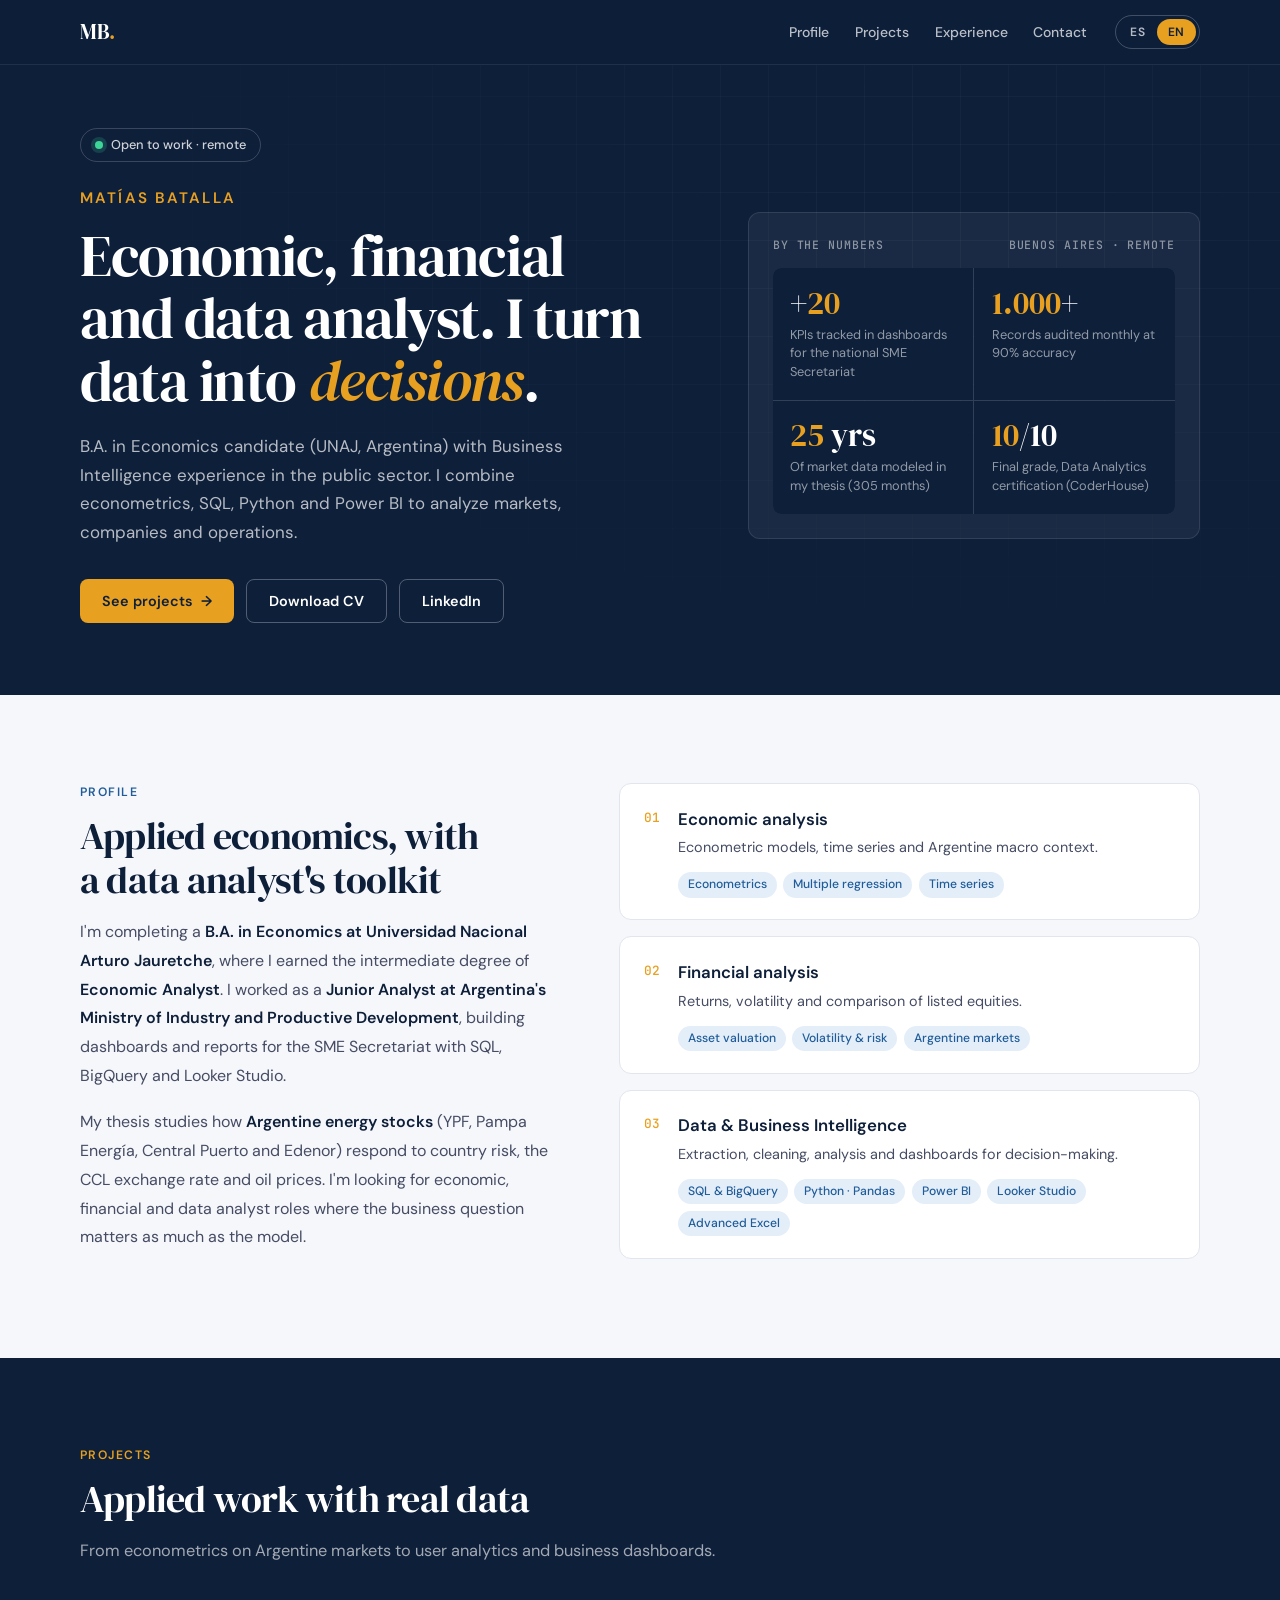
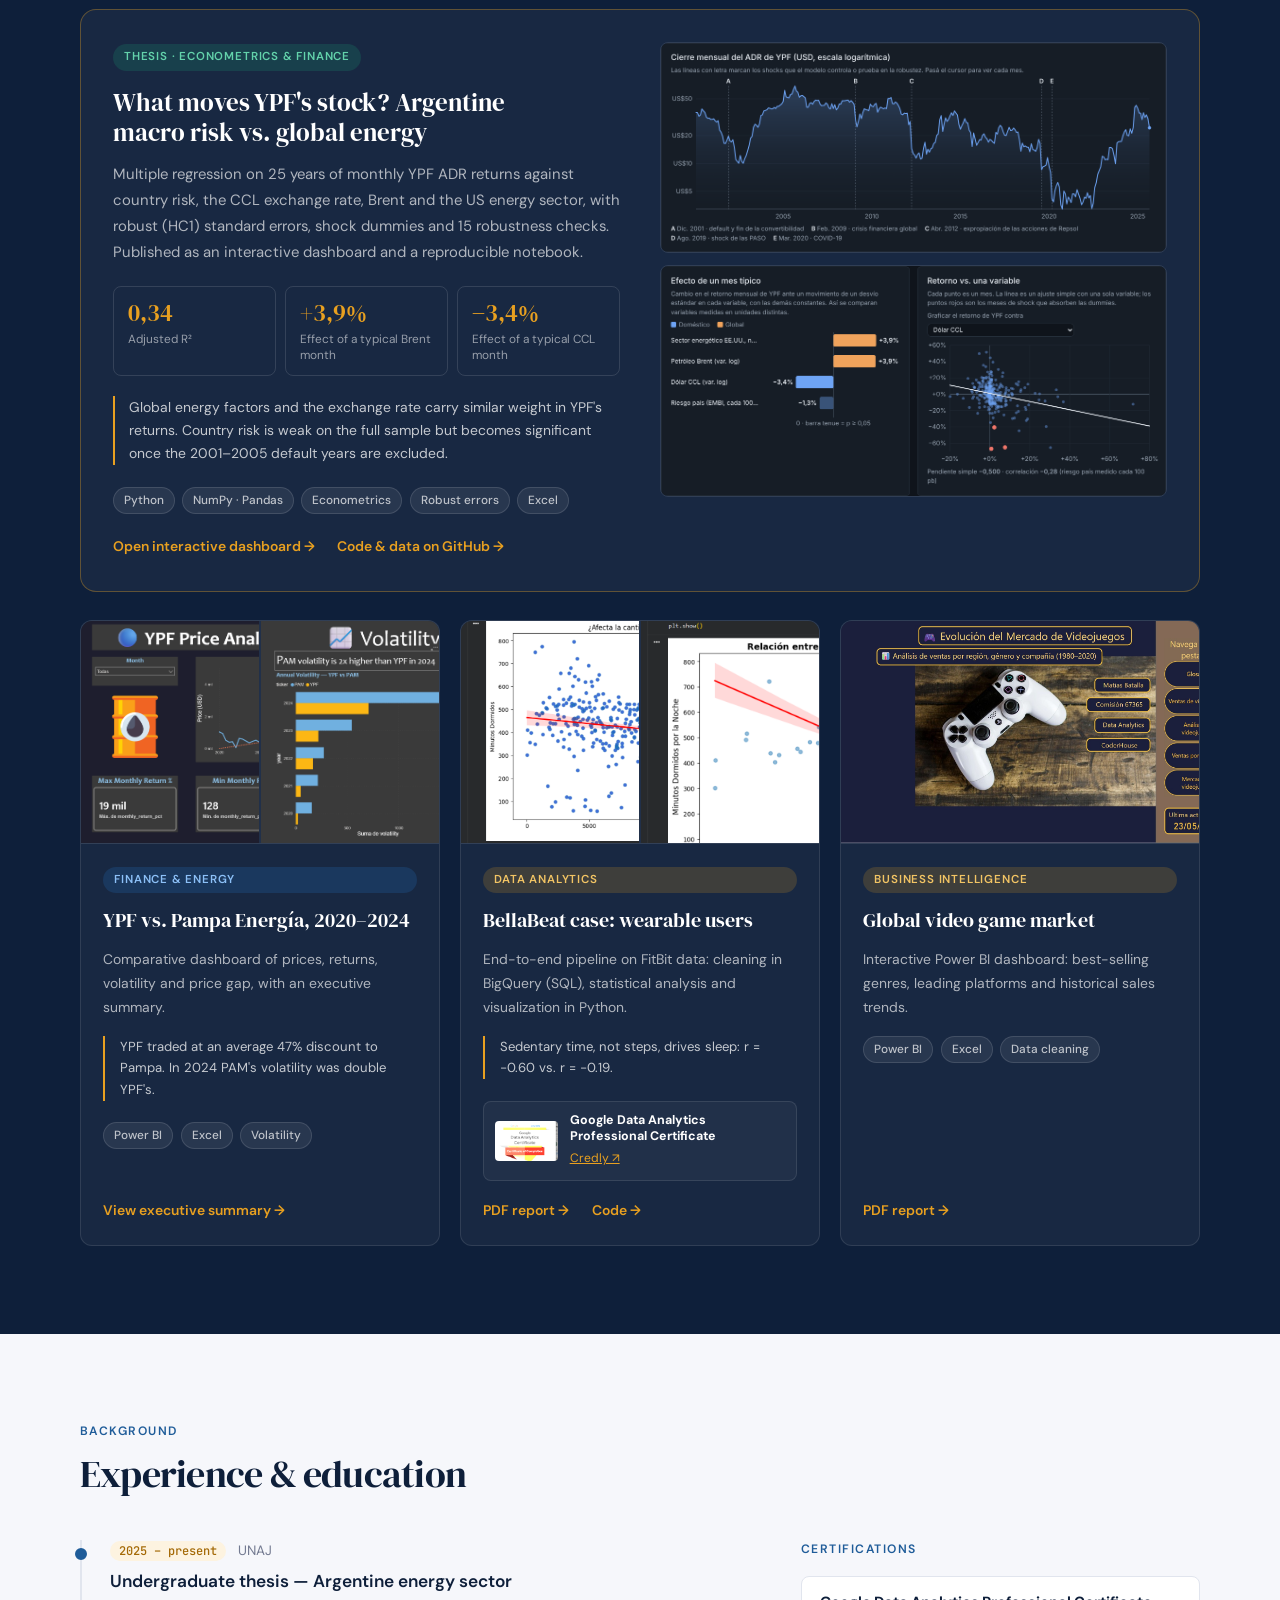
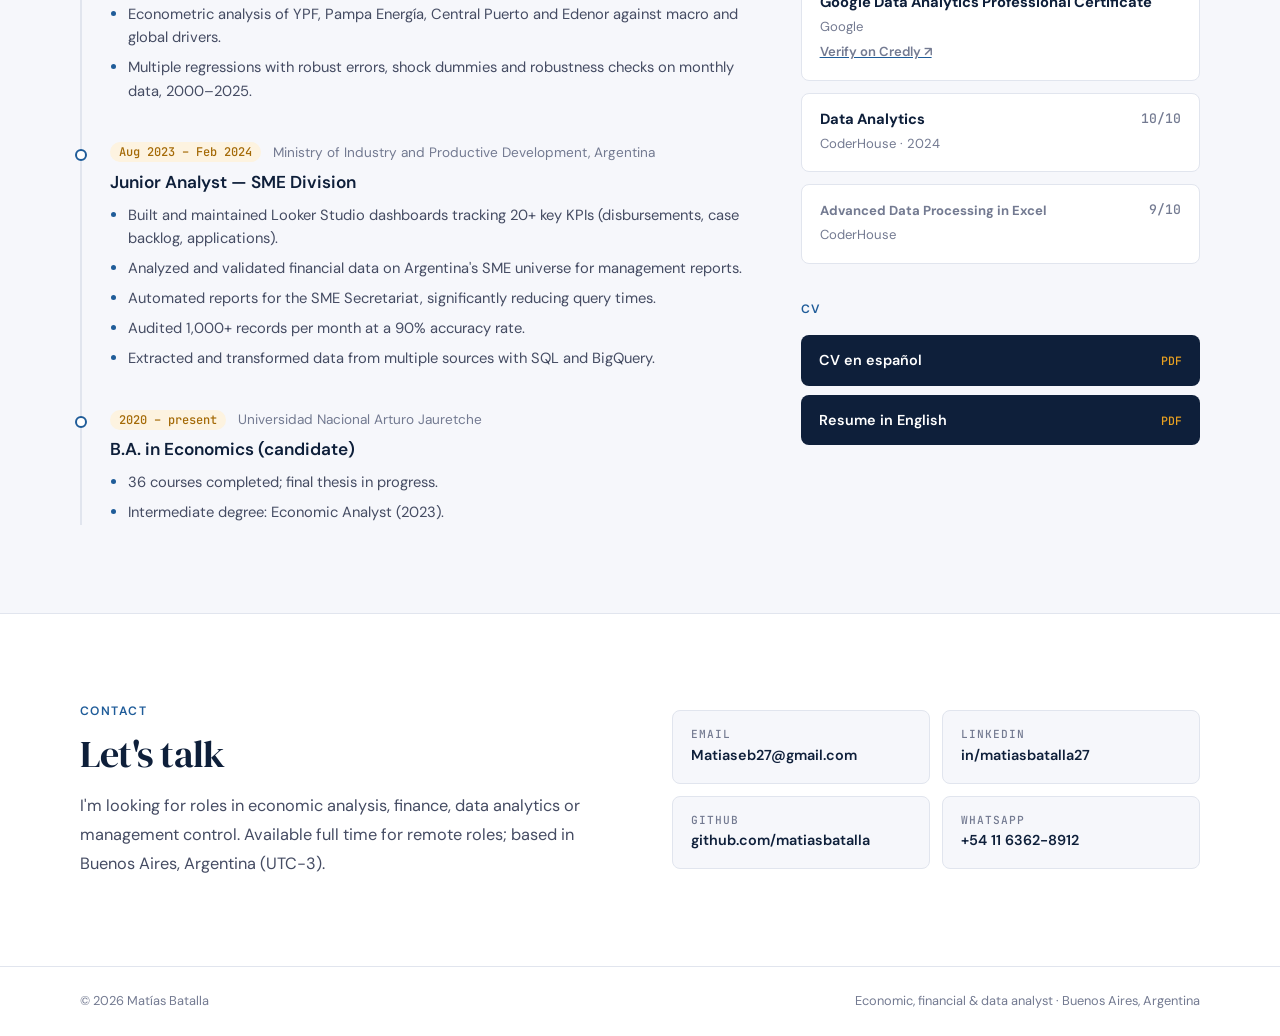
==== commit d9cf75d1: "Add remote availability Co-Authored-By: Claude Opus 5.5 <noreply@anthropic.com> Claude-Session: http" ====
--- a/index.html
+++ b/index.html
@@ -230,7 +230,7 @@
 <header class="hero" id="top">
   <div class="wrap hero-grid">
     <div>
-      <div class="status"><span data-l="es">Disponible para trabajar</span><span data-l="en">Open to work</span></div>
+      <div class="status"><span data-l="es">Disponible · remoto o híbrido</span><span data-l="en">Open to work · remote</span></div>
       <p class="hero-name">Matías Batalla</p>
       <h1>
         <span data-l="es">Analista económico, financiero y de datos. Convierto datos en <em>decisiones</em>.</span>
@@ -249,7 +249,7 @@
     </div>
 
     <aside class="hero-panel" aria-label="Highlights">
-      <p class="panel-label"><span><span data-l="es">En números</span><span data-l="en">By the numbers</span></span><span>Buenos Aires, AR</span></p>
+      <p class="panel-label"><span><span data-l="es">En números</span><span data-l="en">By the numbers</span></span><span><span data-l="es">Buenos Aires · remoto</span><span data-l="en">Buenos Aires · remote</span></span></p>
       <div class="stats">
         <div class="stat">
           <div class="stat-num">+<span>20</span></div>
@@ -473,7 +473,7 @@
     <div>
       <p class="eyebrow"><span data-l="es">Contacto</span><span data-l="en">Contact</span></p>
       <h2 class="title"><span data-l="es">Hablemos</span><span data-l="en">Let's talk</span></h2>
-      <p class="lead"><span data-l="es">Busco oportunidades en análisis económico, finanzas, análisis de datos o control de gestión. Disponibilidad full time, presencial o híbrido en GBA / CABA.</span><span data-l="en">I'm looking for roles in economic analysis, finance, data analytics or management control. Available full time; based in Buenos Aires, Argentina.</span></p>
+      <p class="lead"><span data-l="es">Busco oportunidades en análisis económico, finanzas, análisis de datos o control de gestión. Disponibilidad full time, remoto (Argentina o exterior) o presencial/híbrido en GBA / CABA.</span><span data-l="en">I'm looking for roles in economic analysis, finance, data analytics or management control. Available full time for remote roles; based in Buenos Aires, Argentina (UTC−3).</span></p>
     </div>
     <div class="c-links">
       <a href="mailto:Matiaseb27@gmail.com" class="c-link"><small>Email</small><strong>Matiaseb27@gmail.com</strong></a>
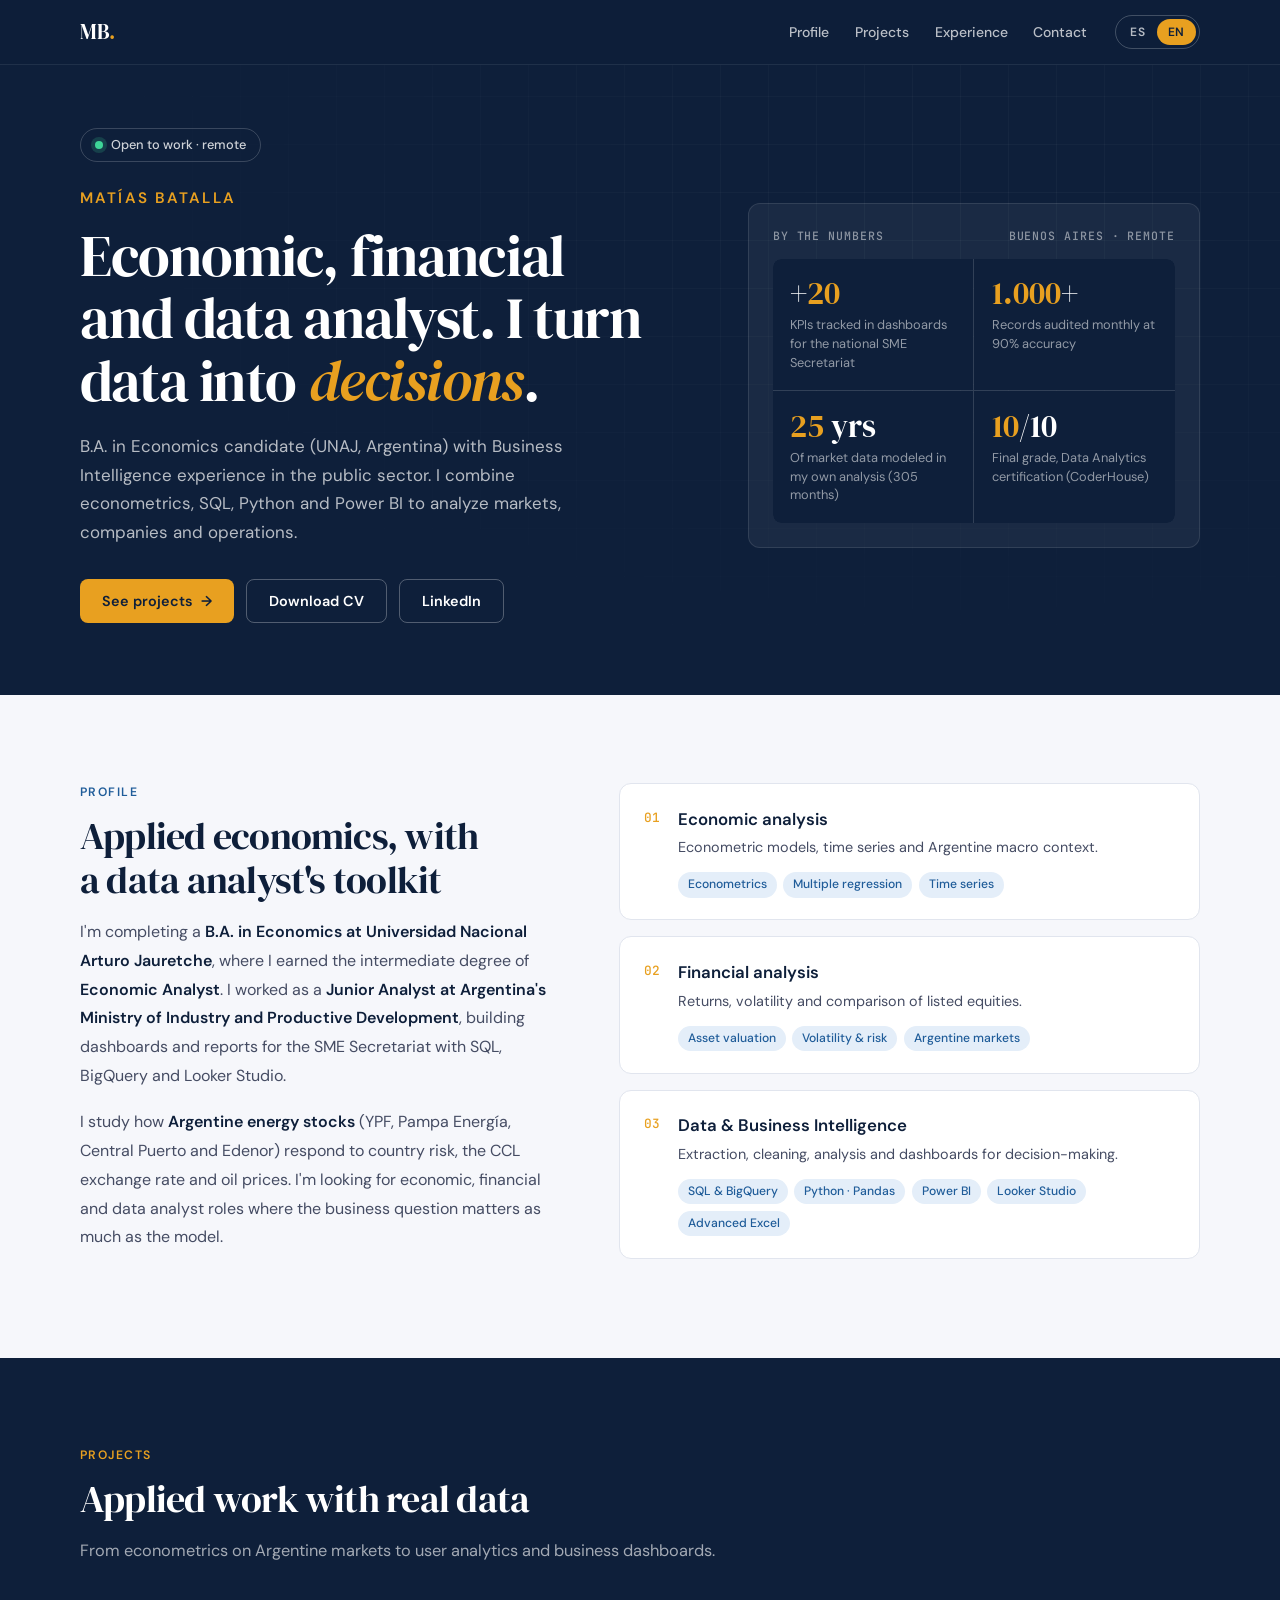
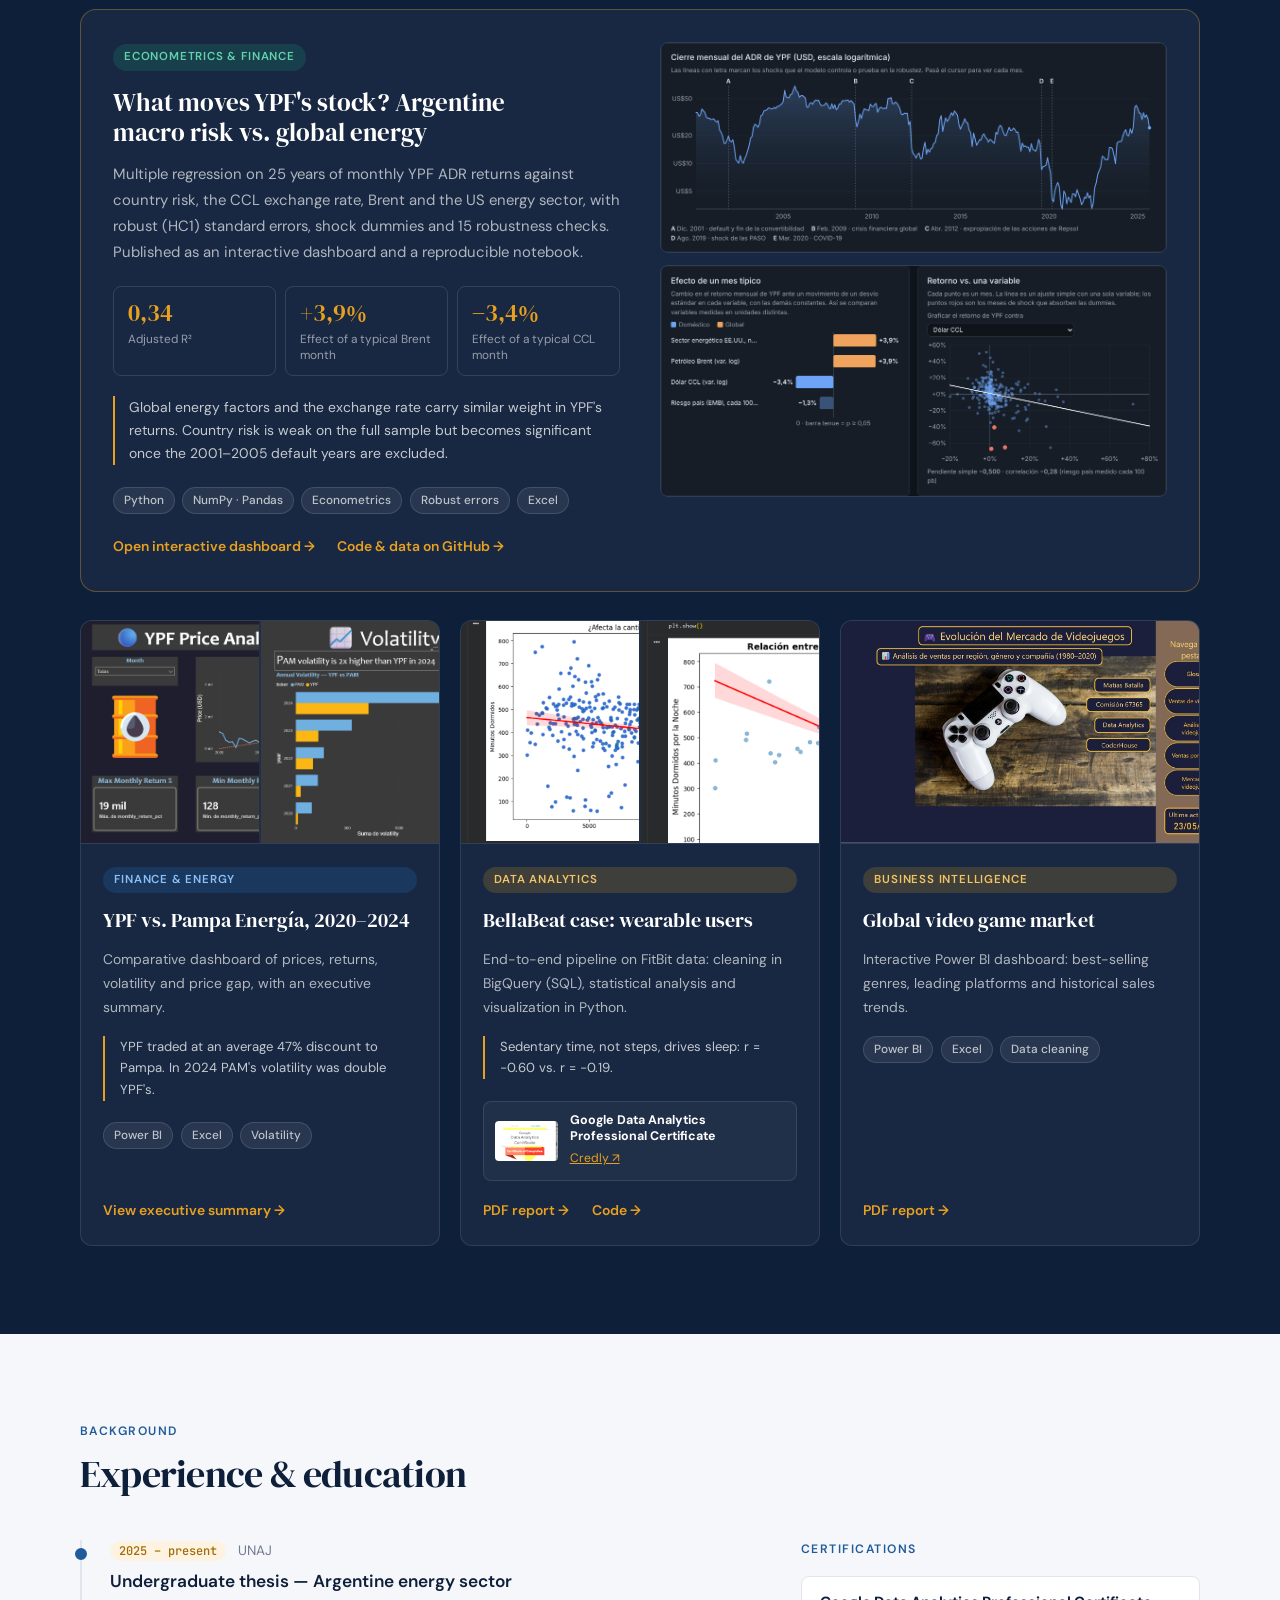
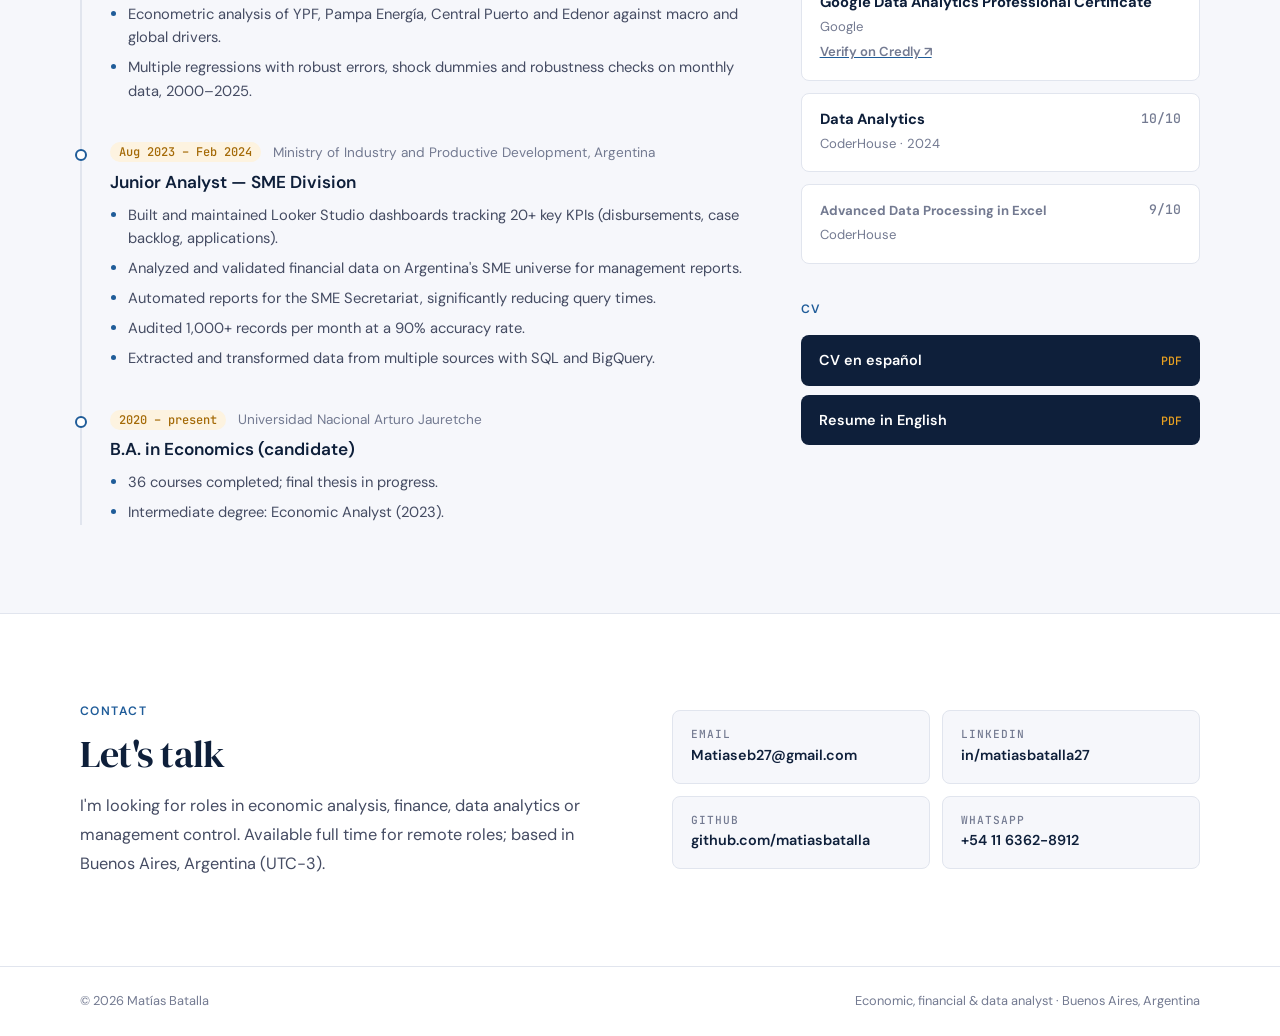
==== commit c727dace: "Present YPF project as an independent analysis; move to /analisis-ypf Co-Authored-By: Claude Opus 5." ====
--- a/index.html
+++ b/index.html
@@ -8,7 +8,7 @@
 <meta property="og:type" content="website">
 <meta property="og:title" content="Matías Batalla | Economic, Financial & Data Analyst">
 <meta property="og:description" content="Econometrics, SQL, Python and BI applied to Argentine markets and public-sector data. Portfolio in English and Spanish.">
-<meta property="og:image" content="https://matiasbatalla.github.io/portafolio-matias/tesis-ypf-precio.png">
+<meta property="og:image" content="https://matiasbatalla.github.io/portafolio-matias/analisis-ypf-precio.png">
 <meta property="og:url" content="https://matiasbatalla.github.io/portafolio-matias/">
 <meta name="twitter:card" content="summary_large_image">
 <link rel="preconnect" href="https://fonts.googleapis.com">
@@ -261,7 +261,7 @@
         </div>
         <div class="stat">
           <div class="stat-num"><span>25</span> <span data-l="es" style="color:#fff">años</span><span data-l="en" style="color:#fff">yrs</span></div>
-          <p><span data-l="es">De datos de mercado modelados en la tesis (305 meses)</span><span data-l="en">Of market data modeled in my thesis (305 months)</span></p>
+          <p><span data-l="es">De datos de mercado modelados en un análisis propio (305 meses)</span><span data-l="en">Of market data modeled in my own analysis (305 months)</span></p>
         </div>
         <div class="stat">
           <div class="stat-num"><span>10</span>/10</div>
@@ -282,8 +282,8 @@
       <div class="profile-text">
         <p data-l="es">Estudio la <strong>Licenciatura en Economía en la UNAJ</strong>, donde obtuve el título intermedio de <strong>Analista Económico</strong>. Me desempeñé como <strong>Analista Junior en el Ministerio de Industria y Desarrollo Productivo</strong>, construyendo dashboards y reportes para la Secretaría PyME con SQL, BigQuery y Looker Studio.</p>
         <p data-l="en">I'm completing a <strong>B.A. in Economics at Universidad Nacional Arturo Jauretche</strong>, where I earned the intermediate degree of <strong>Economic Analyst</strong>. I worked as a <strong>Junior Analyst at Argentina's Ministry of Industry and Productive Development</strong>, building dashboards and reports for the SME Secretariat with SQL, BigQuery and Looker Studio.</p>
-        <p data-l="es">Mi tesis analiza cómo las acciones del <strong>sector energético argentino</strong> (YPF, Pampa Energía, Central Puerto y Edenor) responden al riesgo país, al dólar CCL y al precio del petróleo. Me interesan los roles de análisis económico, financiero y de datos donde la pregunta de negocio importa tanto como el modelo.</p>
-        <p data-l="en">My thesis studies how <strong>Argentine energy stocks</strong> (YPF, Pampa Energía, Central Puerto and Edenor) respond to country risk, the CCL exchange rate and oil prices. I'm looking for economic, financial and data analyst roles where the business question matters as much as the model.</p>
+        <p data-l="es">Analizo cómo las acciones del <strong>sector energético argentino</strong> (YPF, Pampa Energía, Central Puerto y Edenor) responden al riesgo país, al dólar CCL y al precio del petróleo. Me interesan los roles de análisis económico, financiero y de datos donde la pregunta de negocio importa tanto como el modelo.</p>
+        <p data-l="en">I study how <strong>Argentine energy stocks</strong> (YPF, Pampa Energía, Central Puerto and Edenor) respond to country risk, the CCL exchange rate and oil prices. I'm looking for economic, financial and data analyst roles where the business question matters as much as the model.</p>
       </div>
     </div>
     <div class="areas">
@@ -318,10 +318,10 @@
       <p class="lead"><span data-l="es">Desde econometría sobre el mercado argentino hasta análisis de usuarios y dashboards de negocio.</span><span data-l="en">From econometrics on Argentine markets to user analytics and business dashboards.</span></p>
     </div>
 
-    <!-- Featured: thesis -->
+    <!-- Featured: YPF analysis -->
     <article class="featured">
       <div>
-        <span class="tag tag-econ"><span data-l="es">Tesis · Econometría y finanzas</span><span data-l="en">Thesis · Econometrics &amp; finance</span></span>
+        <span class="tag tag-econ"><span data-l="es">Econometría y finanzas</span><span data-l="en">Econometrics &amp; finance</span></span>
         <h3 class="p-title"><span data-l="es">¿Qué mueve a la acción de YPF? Riesgo macro argentino vs. energía global</span><span data-l="en">What moves YPF's stock? Argentine macro risk vs. global energy</span></h3>
         <p class="p-desc">
           <span data-l="es">Regresión múltiple sobre 25 años de retornos mensuales del ADR de YPF contra el riesgo país, el dólar CCL, el Brent y el sector energético de EE.UU., con errores robustos (HC1), dummies de shock y 15 pruebas de robustez. Publicado como dashboard interactivo y notebook reproducible.</span>
@@ -338,14 +338,14 @@
         </p>
         <div class="tools"><span class="tool">Python</span><span class="tool">NumPy · Pandas</span><span class="tool"><span data-l="es">Econometría</span><span data-l="en">Econometrics</span></span><span class="tool"><span data-l="es">Errores robustos</span><span data-l="en">Robust errors</span></span><span class="tool">Excel</span></div>
         <div class="links">
-          <a href="tesis-ypf/es.html" target="_blank" rel="noopener" data-l="es">Ver dashboard interactivo →</a>
-          <a href="tesis-ypf/" target="_blank" rel="noopener" data-l="en">Open interactive dashboard →</a>
-          <a href="https://github.com/matiasbatalla/portafolio-matias/tree/main/tesis-ypf" target="_blank" rel="noopener"><span data-l="es">Código y datos en GitHub →</span><span data-l="en">Code &amp; data on GitHub →</span></a>
+          <a href="analisis-ypf/es.html" target="_blank" rel="noopener" data-l="es">Ver dashboard interactivo →</a>
+          <a href="analisis-ypf/" target="_blank" rel="noopener" data-l="en">Open interactive dashboard →</a>
+          <a href="https://github.com/matiasbatalla/portafolio-matias/tree/main/analisis-ypf" target="_blank" rel="noopener"><span data-l="es">Código y datos en GitHub →</span><span data-l="en">Code &amp; data on GitHub →</span></a>
         </div>
       </div>
       <div class="featured-media">
-        <img src="tesis-ypf-precio.png" alt="YPF ADR monthly close 2000–2025 with shocks marked" loading="lazy">
-        <img src="tesis-ypf-efectos.png" alt="Effect of a typical month of each driver and scatter of YPF returns vs. the CCL" loading="lazy">
+        <img src="analisis-ypf-precio.png" alt="YPF ADR monthly close 2000–2025 with shocks marked" loading="lazy">
+        <img src="analisis-ypf-efectos.png" alt="Effect of a typical month of each driver and scatter of YPF returns vs. the CCL" loading="lazy">
       </div>
     </article>
 
